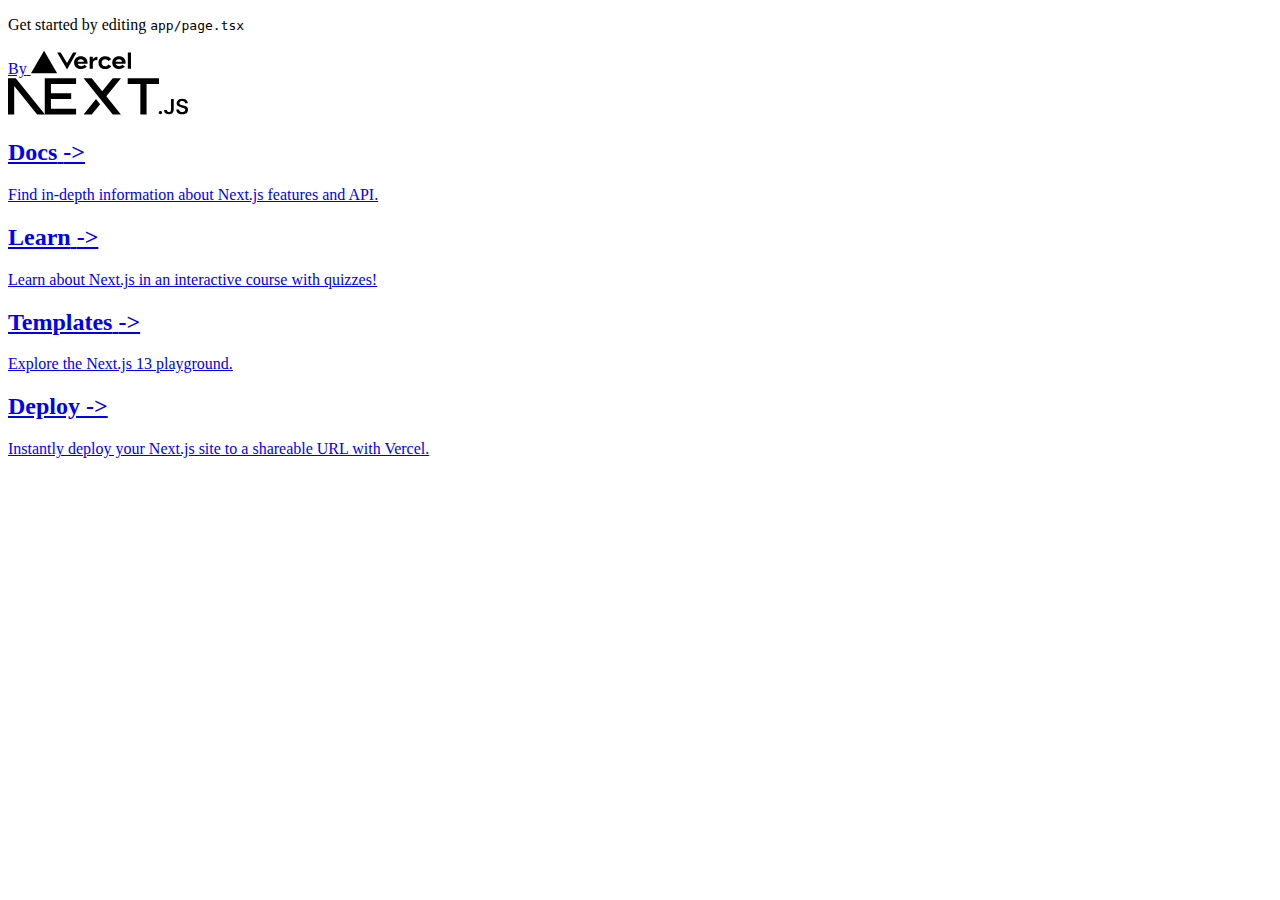
==== index.html @ 24ba61e0 "Deploying to github-pages from @ aeuhim/portfolio@80eec16012481fbf6dd80b14b6b6dc7c91704dd3 🚀" ====
<!DOCTYPE html><html lang="en"><head><meta charSet="utf-8"/><link rel="preload" as="font" href="/portfolio/_next/static/media/2aaf0723e720e8b9-s.p.woff2" crossorigin="" type="font/woff2"/><link rel="stylesheet" href="/portfolio/_next/static/css/6132f385e9f4a622.css" data-precedence="next"/><link rel="preload" href="/portfolio/_next/static/chunks/webpack-8cfeccc93bf0ecac.js" as="script"/><link rel="preload" href="/portfolio/_next/static/chunks/fd9d1056-5fc0659828b82348.js" as="script"/><link rel="preload" href="/portfolio/_next/static/chunks/596-a49a6a08a315ec4f.js" as="script"/><link rel="preload" href="/portfolio/_next/static/chunks/main-app-d813df0d2f44cfc3.js" as="script"/><link rel="preload" as="image" href="/vercel.svg" fetchPriority="high"/><link rel="preload" as="image" href="/next.svg" fetchPriority="high"/><title>Create Next App</title><meta name="description" content="Generated by create next app"/><meta name="viewport" content="width=device-width, initial-scale=1"/><link rel="icon" href="/portfolio/favicon.ico" type="image/x-icon" sizes="any"/><meta name="next-size-adjust"/><script src="/portfolio/_next/static/chunks/polyfills-78c92fac7aa8fdd8.js" noModule=""></script></head><body class="__className_465ae1"><main class="flex min-h-screen flex-col items-center justify-between p-24"><div class="z-10 w-full max-w-5xl items-center justify-between font-mono text-sm lg:flex"><p class="fixed left-0 top-0 flex w-full justify-center border-b border-gray-300 bg-gradient-to-b from-zinc-200 pb-6 pt-8 backdrop-blur-2xl dark:border-neutral-800 dark:bg-zinc-800/30 dark:from-inherit lg:static lg:w-auto  lg:rounded-xl lg:border lg:bg-gray-200 lg:p-4 lg:dark:bg-zinc-800/30">Get started by editing <code class="font-mono font-bold">app/page.tsx</code></p><div class="fixed bottom-0 left-0 flex h-48 w-full items-end justify-center bg-gradient-to-t from-white via-white dark:from-black dark:via-black lg:static lg:h-auto lg:w-auto lg:bg-none"><a class="pointer-events-none flex place-items-center gap-2 p-8 lg:pointer-events-auto lg:p-0" href="https://vercel.com?utm_source=create-next-app&amp;utm_medium=appdir-template&amp;utm_campaign=create-next-app" target="_blank" rel="noopener noreferrer">By<!-- --> <img alt="Vercel Logo" fetchPriority="high" width="100" height="24" decoding="async" data-nimg="1" class="dark:invert" style="color:transparent" src="/vercel.svg"/></a></div></div><div class="relative flex place-items-center before:absolute before:h-[300px] before:w-[480px] before:-translate-x-1/2 before:rounded-full before:bg-gradient-radial before:from-white before:to-transparent before:blur-2xl before:content-[&#x27;&#x27;] after:absolute after:-z-20 after:h-[180px] after:w-[240px] after:translate-x-1/3 after:bg-gradient-conic after:from-sky-200 after:via-blue-200 after:blur-2xl after:content-[&#x27;&#x27;] before:dark:bg-gradient-to-br before:dark:from-transparent before:dark:to-blue-700 before:dark:opacity-10 after:dark:from-sky-900 after:dark:via-[#0141ff] after:dark:opacity-40 before:lg:h-[360px] z-[-1]"><img alt="Next.js Logo" fetchPriority="high" width="180" height="37" decoding="async" data-nimg="1" class="relative dark:drop-shadow-[0_0_0.3rem_#ffffff70] dark:invert" style="color:transparent" src="/next.svg"/></div><div class="mb-32 grid text-center lg:mb-0 lg:grid-cols-4 lg:text-left"><a href="https://nextjs.org/docs?utm_source=create-next-app&amp;utm_medium=appdir-template&amp;utm_campaign=create-next-app" class="group rounded-lg border border-transparent px-5 py-4 transition-colors hover:border-gray-300 hover:bg-gray-100 hover:dark:border-neutral-700 hover:dark:bg-neutral-800/30" target="_blank" rel="noopener noreferrer"><h2 class="mb-3 text-2xl font-semibold">Docs<!-- --> <span class="inline-block transition-transform group-hover:translate-x-1 motion-reduce:transform-none">-&gt;</span></h2><p class="m-0 max-w-[30ch] text-sm opacity-50">Find in-depth information about Next.js features and API.</p></a><a href="https://nextjs.org/learn?utm_source=create-next-app&amp;utm_medium=appdir-template-tw&amp;utm_campaign=create-next-app" class="group rounded-lg border border-transparent px-5 py-4 transition-colors hover:border-gray-300 hover:bg-gray-100 hover:dark:border-neutral-700 hover:dark:bg-neutral-800/30" target="_blank" rel="noopener noreferrer"><h2 class="mb-3 text-2xl font-semibold">Learn<!-- --> <span class="inline-block transition-transform group-hover:translate-x-1 motion-reduce:transform-none">-&gt;</span></h2><p class="m-0 max-w-[30ch] text-sm opacity-50">Learn about Next.js in an interactive course with quizzes!</p></a><a href="https://vercel.com/templates?framework=next.js&amp;utm_source=create-next-app&amp;utm_medium=appdir-template&amp;utm_campaign=create-next-app" class="group rounded-lg border border-transparent px-5 py-4 transition-colors hover:border-gray-300 hover:bg-gray-100 hover:dark:border-neutral-700 hover:dark:bg-neutral-800/30" target="_blank" rel="noopener noreferrer"><h2 class="mb-3 text-2xl font-semibold">Templates<!-- --> <span class="inline-block transition-transform group-hover:translate-x-1 motion-reduce:transform-none">-&gt;</span></h2><p class="m-0 max-w-[30ch] text-sm opacity-50">Explore the Next.js 13 playground.</p></a><a href="https://vercel.com/new?utm_source=create-next-app&amp;utm_medium=appdir-template&amp;utm_campaign=create-next-app" class="group rounded-lg border border-transparent px-5 py-4 transition-colors hover:border-gray-300 hover:bg-gray-100 hover:dark:border-neutral-700 hover:dark:bg-neutral-800/30" target="_blank" rel="noopener noreferrer"><h2 class="mb-3 text-2xl font-semibold">Deploy<!-- --> <span class="inline-block transition-transform group-hover:translate-x-1 motion-reduce:transform-none">-&gt;</span></h2><p class="m-0 max-w-[30ch] text-sm opacity-50">Instantly deploy your Next.js site to a shareable URL with Vercel.</p></a></div></main><script src="/portfolio/_next/static/chunks/webpack-8cfeccc93bf0ecac.js" async=""></script><script src="/portfolio/_next/static/chunks/fd9d1056-5fc0659828b82348.js" async=""></script><script src="/portfolio/_next/static/chunks/596-a49a6a08a315ec4f.js" async=""></script><script src="/portfolio/_next/static/chunks/main-app-d813df0d2f44cfc3.js" async=""></script><script>(self.__next_f=self.__next_f||[]).push([0])</script><script>self.__next_f.push([1,"1:HL[\"/portfolio/_next/static/media/2aaf0723e720e8b9-s.p.woff2\",{\"as\":\"font\",\"type\":\"font/woff2\"}]\n2:HL[\"/portfolio/_next/static/css/6132f385e9f4a622.css\",{\"as\":\"style\"}]\n0:\"$L3\"\n"])</script><script>self.__next_f.push([1,"4:I{\"id\":7948,\"chunks\":[\"272:static/chunks/webpack-8cfeccc93bf0ecac.js\",\"971:static/chunks/fd9d1056-5fc0659828b82348.js\",\"596:static/chunks/596-a49a6a08a315ec4f.js\"],\"name\":\"default\",\"async\":false}\n6:I{\"id\":6628,\"chunks\":[\"272:static/chunks/webpack-8cfeccc93bf0ecac.js\",\"971:static/chunks/fd9d1056-5fc0659828b82348.js\",\"596:static/chunks/596-a49a6a08a315ec4f.js\"],\"name\":\"GlobalError\",\"async\":false}\n7:I{\"id\":7767,\"chunks\":[\"272:static/chunks/webpack-8cfeccc93bf0ecac.js\",\"971:static/chunks/fd9d1056-5fc0659828b8"])</script><script>self.__next_f.push([1,"2348.js\",\"596:static/chunks/596-a49a6a08a315ec4f.js\"],\"name\":\"default\",\"async\":false}\n8:I{\"id\":7920,\"chunks\":[\"272:static/chunks/webpack-8cfeccc93bf0ecac.js\",\"971:static/chunks/fd9d1056-5fc0659828b82348.js\",\"596:static/chunks/596-a49a6a08a315ec4f.js\"],\"name\":\"default\",\"async\":false}\n9:I{\"id\":3222,\"chunks\":[\"222:static/chunks/222-57a17b5d3d4cdfa2.js\",\"931:static/chunks/app/page-dde4341e3a6ede30.js\"],\"name\":\"Image\",\"async\":false}\n"])</script><script>self.__next_f.push([1,"3:[[[\"$\",\"link\",\"0\",{\"rel\":\"stylesheet\",\"href\":\"/portfolio/_next/static/css/6132f385e9f4a622.css\",\"precedence\":\"next\"}]],[\"$\",\"$L4\",null,{\"buildId\":\"2OGWGI3D1TX2Ojtrb23OE\",\"assetPrefix\":\"/portfolio\",\"initialCanonicalUrl\":\"/\",\"initialTree\":[\"\",{\"children\":[\"__PAGE__\",{}]},\"$undefined\",\"$undefined\",true],\"initialHead\":\"$L5\",\"globalErrorComponent\":\"$6\",\"children\":[[\"$\",\"html\",null,{\"lang\":\"en\",\"children\":[\"$\",\"body\",null,{\"className\":\"__className_465ae1\",\"children\":[\"$\",\"$L7\",null,{\"parallelRouterKey\":\"children\",\"segmentPath\":[\"children\"],\"error\":\"$undefined\",\"errorStyles\":\"$undefined\",\"loading\":\"$undefined\",\"loadingStyles\":\"$undefined\",\"hasLoading\":false,\"template\":[\"$\",\"$L8\",null,{}],\"templateStyles\":\"$undefined\",\"notFound\":\"$undefined\",\"notFoundStyles\":\"$undefined\",\"childProp\":{\"current\":[[\"$\",\"main\",null,{\"className\":\"flex min-h-screen flex-col items-center justify-between p-24\",\"children\":[[\"$\",\"div\",null,{\"className\":\"z-10 w-full max-w-5xl items-center justify-between font-mono text-sm lg:flex\",\"children\":[[\"$\",\"p\",null,{\"className\":\"fixed left-0 top-0 flex w-full justify-center border-b border-gray-300 bg-gradient-to-b from-zinc-200 pb-6 pt-8 backdrop-blur-2xl dark:border-neutral-800 dark:bg-zinc-800/30 dark:from-inherit lg:static lg:w-auto  lg:rounded-xl lg:border lg:bg-gray-200 lg:p-4 lg:dark:bg-zinc-800/30\",\"children\":[\"Get started by editing \",[\"$\",\"code\",null,{\"className\":\"font-mono font-bold\",\"children\":\"app/page.tsx\"}]]}],[\"$\",\"div\",null,{\"className\":\"fixed bottom-0 left-0 flex h-48 w-full items-end justify-center bg-gradient-to-t from-white via-white dark:from-black dark:via-black lg:static lg:h-auto lg:w-auto lg:bg-none\",\"children\":[\"$\",\"a\",null,{\"className\":\"pointer-events-none flex place-items-center gap-2 p-8 lg:pointer-events-auto lg:p-0\",\"href\":\"https://vercel.com?utm_source=create-next-app\u0026utm_medium=appdir-template\u0026utm_campaign=create-next-app\",\"target\":\"_blank\",\"rel\":\"noopener noreferrer\",\"children\":[\"By\",\" \",[\"$\",\"$L9\",null,{\"src\":\"/vercel.svg\",\"alt\":\"Vercel Logo\",\"className\":\"dark:invert\",\"width\":100,\"height\":24,\"priority\":true}]]}]}]]}],[\"$\",\"div\",null,{\"className\":\"relative flex place-items-center before:absolute before:h-[300px] before:w-[480px] before:-translate-x-1/2 before:rounded-full before:bg-gradient-radial before:from-white before:to-transparent before:blur-2xl before:content-[''] after:absolute after:-z-20 after:h-[180px] after:w-[240px] after:translate-x-1/3 after:bg-gradient-conic after:from-sky-200 after:via-blue-200 after:blur-2xl after:content-[''] before:dark:bg-gradient-to-br before:dark:from-transparent before:dark:to-blue-700 before:dark:opacity-10 after:dark:from-sky-900 after:dark:via-[#0141ff] after:dark:opacity-40 before:lg:h-[360px] z-[-1]\",\"children\":[\"$\",\"$L9\",null,{\"className\":\"relative dark:drop-shadow-[0_0_0.3rem_#ffffff70] dark:invert\",\"src\":\"/next.svg\",\"alt\":\"Next.js Logo\",\"width\":180,\"height\":37,\"priority\":true}]}],[\"$\",\"div\",null,{\"className\":\"mb-32 grid text-center lg:mb-0 lg:grid-cols-4 lg:text-left\",\"children\":[[\"$\",\"a\",null,{\"href\":\"https://nextjs.org/docs?utm_source=create-next-app\u0026utm_medium=appdir-template\u0026utm_campaign=create-next-app\",\"className\":\"group rounded-lg border border-transparent px-5 py-4 transition-colors hover:border-gray-300 hover:bg-gray-100 hover:dark:border-neutral-700 hover:dark:bg-neutral-800/30\",\"target\":\"_blank\",\"rel\":\"noopener noreferrer\",\"children\":[[\"$\",\"h2\",null,{\"className\":\"mb-3 text-2xl font-semibold\",\"children\":[\"Docs\",\" \",[\"$\",\"span\",null,{\"className\":\"inline-block transition-transform group-hover:translate-x-1 motion-reduce:transform-none\",\"children\":\"-\u003e\"}]]}],[\"$\",\"p\",null,{\"className\":\"m-0 max-w-[30ch] text-sm opacity-50\",\"children\":\"Find in-depth information about Next.js features and API.\"}]]}],[\"$\",\"a\",null,{\"href\":\"https://nextjs.org/learn?utm_source=create-next-app\u0026utm_medium=appdir-template-tw\u0026utm_campaign=create-next-app\",\"className\":\"group rounded-lg border border-transparent px-5 py-4 transition-colors hover:border-gray-300 hover:bg-gray-100 hover:dark:border-neutral-700 hover:dark:bg-neutral-800/30\",\"target\":\"_blank\",\"rel\":\"noopener noreferrer\",\"children\":[[\"$\",\"h2\",null,{\"className\":\"mb-3 text-2xl font-semibold\",\"children\":[\"Learn\",\" \",[\"$\",\"span\",null,{\"className\":\"inline-block transition-transform group-hover:translate-x-1 motion-reduce:transform-none\",\"children\":\"-\u003e\"}]]}],[\"$\",\"p\",null,{\"className\":\"m-0 max-w-[30ch] text-sm opacity-50\",\"children\":\"Learn about Next.js in an interactive course with quizzes!\"}]]}],[\"$\",\"a\",null,{\"href\":\"https://vercel.com/templates?framework=next.js\u0026utm_source=create-next-app\u0026utm_medium=appdir-template\u0026utm_campaign=create-next-app\",\"className\":\"group rounded-lg border border-transparent px-5 py-4 transition-colors hover:border-gray-300 hover:bg-gray-100 hover:dark:border-neutral-700 hover:dark:bg-neutral-800/30\",\"target\":\"_blank\",\"rel\":\"noopener noreferrer\",\"children\":[[\"$\",\"h2\",null,{\"className\":\"mb-3 text-2xl font-semibold\",\"children\":[\"Templates\",\" \",[\"$\",\"span\",null,{\"className\":\"inline-block transition-transform group-hover:translate-x-1 motion-reduce:transform-none\",\"children\":\"-\u003e\"}]]}],[\"$\",\"p\",null,{\"className\":\"m-0 max-w-[30ch] text-sm opacity-50\",\"children\":\"Explore the Next.js 13 playground.\"}]]}],[\"$\",\"a\",null,{\"href\":\"https://vercel.com/new?utm_source=create-next-app\u0026utm_medium=appdir-template\u0026utm_campaign=create-next-app\",\"className\":\"group rounded-lg border border-transparent px-5 py-4 transition-colors hover:border-gray-300 hover:bg-gray-100 hover:dark:border-neutral-700 hover:dark:bg-neutral-800/30\",\"target\":\"_blank\",\"rel\":\"noopener noreferrer\",\"children\":[[\"$\",\"h2\",null,{\"className\":\"mb-3 text-2xl font-semibold\",\"children\":[\"Deploy\",\" \",[\"$\",\"span\",null,{\"className\":\"inline-block transition-transform group-hover:translate-x-1 motion-reduce:transform-none\",\"children\":\"-\u003e\"}]]}],[\"$\",\"p\",null,{\"className\":\"m-0 max-w-[30ch] text-sm opacity-50\",\"children\":\"Instantly deploy your Next.js site to a shareable URL with Vercel.\"}]]}]]}]]}],null],\"segment\":\"__PAGE__\"},\"styles\":[]}]}]}],null]}]]\n"])</script><script>self.__next_f.push([1,"5:[[\"$\",\"meta\",\"0\",{\"charSet\":\"utf-8\"}],[\"$\",\"title\",\"1\",{\"children\":\"Create Next App\"}],[\"$\",\"meta\",\"2\",{\"name\":\"description\",\"content\":\"Generated by create next app\"}],[\"$\",\"meta\",\"3\",{\"name\":\"viewport\",\"content\":\"width=device-width, initial-scale=1\"}],[\"$\",\"link\",\"4\",{\"rel\":\"icon\",\"href\":\"/portfolio/favicon.ico\",\"type\":\"image/x-icon\",\"sizes\":\"any\"}],[\"$\",\"meta\",\"5\",{\"name\":\"next-size-adjust\"}]]\n"])</script></body></html>
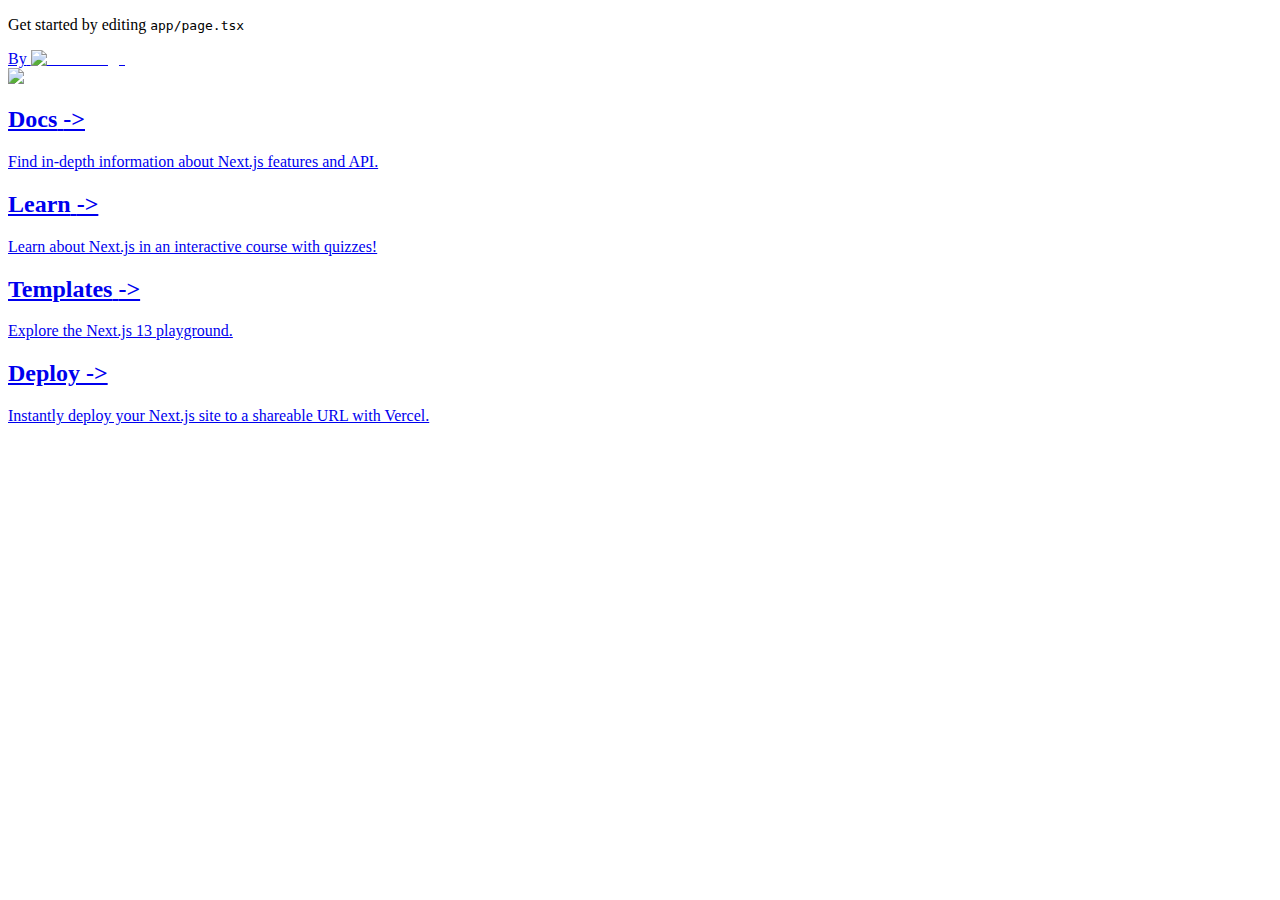
==== commit 3450198b: "Deploying to github-pages from @ aeuhim/portfolio@9e5d16f64f3b0b1de3b21b5849162e733c0269ba 🚀" ====
--- a/index.html
+++ b/index.html
@@ -1 +1 @@
-<!DOCTYPE html><html lang="en"><head><meta charSet="utf-8"/><link rel="preload" as="font" href="/portfolio/_next/static/media/2aaf0723e720e8b9-s.p.woff2" crossorigin="" type="font/woff2"/><link rel="stylesheet" href="/portfolio/_next/static/css/6132f385e9f4a622.css" data-precedence="next"/><link rel="preload" href="/portfolio/_next/static/chunks/webpack-8cfeccc93bf0ecac.js" as="script"/><link rel="preload" href="/portfolio/_next/static/chunks/fd9d1056-5fc0659828b82348.js" as="script"/><link rel="preload" href="/portfolio/_next/static/chunks/596-a49a6a08a315ec4f.js" as="script"/><link rel="preload" href="/portfolio/_next/static/chunks/main-app-d813df0d2f44cfc3.js" as="script"/><link rel="preload" as="image" href="/vercel.svg" fetchPriority="high"/><link rel="preload" as="image" href="/next.svg" fetchPriority="high"/><title>Create Next App</title><meta name="description" content="Generated by create next app"/><meta name="viewport" content="width=device-width, initial-scale=1"/><link rel="icon" href="/portfolio/favicon.ico" type="image/x-icon" sizes="any"/><meta name="next-size-adjust"/><script src="/portfolio/_next/static/chunks/polyfills-78c92fac7aa8fdd8.js" noModule=""></script></head><body class="__className_465ae1"><main class="flex min-h-screen flex-col items-center justify-between p-24"><div class="z-10 w-full max-w-5xl items-center justify-between font-mono text-sm lg:flex"><p class="fixed left-0 top-0 flex w-full justify-center border-b border-gray-300 bg-gradient-to-b from-zinc-200 pb-6 pt-8 backdrop-blur-2xl dark:border-neutral-800 dark:bg-zinc-800/30 dark:from-inherit lg:static lg:w-auto  lg:rounded-xl lg:border lg:bg-gray-200 lg:p-4 lg:dark:bg-zinc-800/30">Get started by editing <code class="font-mono font-bold">app/page.tsx</code></p><div class="fixed bottom-0 left-0 flex h-48 w-full items-end justify-center bg-gradient-to-t from-white via-white dark:from-black dark:via-black lg:static lg:h-auto lg:w-auto lg:bg-none"><a class="pointer-events-none flex place-items-center gap-2 p-8 lg:pointer-events-auto lg:p-0" href="https://vercel.com?utm_source=create-next-app&amp;utm_medium=appdir-template&amp;utm_campaign=create-next-app" target="_blank" rel="noopener noreferrer">By<!-- --> <img alt="Vercel Logo" fetchPriority="high" width="100" height="24" decoding="async" data-nimg="1" class="dark:invert" style="color:transparent" src="/vercel.svg"/></a></div></div><div class="relative flex place-items-center before:absolute before:h-[300px] before:w-[480px] before:-translate-x-1/2 before:rounded-full before:bg-gradient-radial before:from-white before:to-transparent before:blur-2xl before:content-[&#x27;&#x27;] after:absolute after:-z-20 after:h-[180px] after:w-[240px] after:translate-x-1/3 after:bg-gradient-conic after:from-sky-200 after:via-blue-200 after:blur-2xl after:content-[&#x27;&#x27;] before:dark:bg-gradient-to-br before:dark:from-transparent before:dark:to-blue-700 before:dark:opacity-10 after:dark:from-sky-900 after:dark:via-[#0141ff] after:dark:opacity-40 before:lg:h-[360px] z-[-1]"><img alt="Next.js Logo" fetchPriority="high" width="180" height="37" decoding="async" data-nimg="1" class="relative dark:drop-shadow-[0_0_0.3rem_#ffffff70] dark:invert" style="color:transparent" src="/next.svg"/></div><div class="mb-32 grid text-center lg:mb-0 lg:grid-cols-4 lg:text-left"><a href="https://nextjs.org/docs?utm_source=create-next-app&amp;utm_medium=appdir-template&amp;utm_campaign=create-next-app" class="group rounded-lg border border-transparent px-5 py-4 transition-colors hover:border-gray-300 hover:bg-gray-100 hover:dark:border-neutral-700 hover:dark:bg-neutral-800/30" target="_blank" rel="noopener noreferrer"><h2 class="mb-3 text-2xl font-semibold">Docs<!-- --> <span class="inline-block transition-transform group-hover:translate-x-1 motion-reduce:transform-none">-&gt;</span></h2><p class="m-0 max-w-[30ch] text-sm opacity-50">Find in-depth information about Next.js features and API.</p></a><a href="https://nextjs.org/learn?utm_source=create-next-app&amp;utm_medium=appdir-template-tw&amp;utm_campaign=create-next-app" class="group rounded-lg border border-transparent px-5 py-4 transition-colors hover:border-gray-300 hover:bg-gray-100 hover:dark:border-neutral-700 hover:dark:bg-neutral-800/30" target="_blank" rel="noopener noreferrer"><h2 class="mb-3 text-2xl font-semibold">Learn<!-- --> <span class="inline-block transition-transform group-hover:translate-x-1 motion-reduce:transform-none">-&gt;</span></h2><p class="m-0 max-w-[30ch] text-sm opacity-50">Learn about Next.js in an interactive course with quizzes!</p></a><a href="https://vercel.com/templates?framework=next.js&amp;utm_source=create-next-app&amp;utm_medium=appdir-template&amp;utm_campaign=create-next-app" class="group rounded-lg border border-transparent px-5 py-4 transition-colors hover:border-gray-300 hover:bg-gray-100 hover:dark:border-neutral-700 hover:dark:bg-neutral-800/30" target="_blank" rel="noopener noreferrer"><h2 class="mb-3 text-2xl font-semibold">Templates<!-- --> <span class="inline-block transition-transform group-hover:translate-x-1 motion-reduce:transform-none">-&gt;</span></h2><p class="m-0 max-w-[30ch] text-sm opacity-50">Explore the Next.js 13 playground.</p></a><a href="https://vercel.com/new?utm_source=create-next-app&amp;utm_medium=appdir-template&amp;utm_campaign=create-next-app" class="group rounded-lg border border-transparent px-5 py-4 transition-colors hover:border-gray-300 hover:bg-gray-100 hover:dark:border-neutral-700 hover:dark:bg-neutral-800/30" target="_blank" rel="noopener noreferrer"><h2 class="mb-3 text-2xl font-semibold">Deploy<!-- --> <span class="inline-block transition-transform group-hover:translate-x-1 motion-reduce:transform-none">-&gt;</span></h2><p class="m-0 max-w-[30ch] text-sm opacity-50">Instantly deploy your Next.js site to a shareable URL with Vercel.</p></a></div></main><script src="/portfolio/_next/static/chunks/webpack-8cfeccc93bf0ecac.js" async=""></script><script src="/portfolio/_next/static/chunks/fd9d1056-5fc0659828b82348.js" async=""></script><script src="/portfolio/_next/static/chunks/596-a49a6a08a315ec4f.js" async=""></script><script src="/portfolio/_next/static/chunks/main-app-d813df0d2f44cfc3.js" async=""></script><script>(self.__next_f=self.__next_f||[]).push([0])</script><script>self.__next_f.push([1,"1:HL[\"/portfolio/_next/static/media/2aaf0723e720e8b9-s.p.woff2\",{\"as\":\"font\",\"type\":\"font/woff2\"}]\n2:HL[\"/portfolio/_next/static/css/6132f385e9f4a622.css\",{\"as\":\"style\"}]\n0:\"$L3\"\n"])</script><script>self.__next_f.push([1,"4:I{\"id\":7948,\"chunks\":[\"272:static/chunks/webpack-8cfeccc93bf0ecac.js\",\"971:static/chunks/fd9d1056-5fc0659828b82348.js\",\"596:static/chunks/596-a49a6a08a315ec4f.js\"],\"name\":\"default\",\"async\":false}\n6:I{\"id\":6628,\"chunks\":[\"272:static/chunks/webpack-8cfeccc93bf0ecac.js\",\"971:static/chunks/fd9d1056-5fc0659828b82348.js\",\"596:static/chunks/596-a49a6a08a315ec4f.js\"],\"name\":\"GlobalError\",\"async\":false}\n7:I{\"id\":7767,\"chunks\":[\"272:static/chunks/webpack-8cfeccc93bf0ecac.js\",\"971:static/chunks/fd9d1056-5fc0659828b8"])</script><script>self.__next_f.push([1,"2348.js\",\"596:static/chunks/596-a49a6a08a315ec4f.js\"],\"name\":\"default\",\"async\":false}\n8:I{\"id\":7920,\"chunks\":[\"272:static/chunks/webpack-8cfeccc93bf0ecac.js\",\"971:static/chunks/fd9d1056-5fc0659828b82348.js\",\"596:static/chunks/596-a49a6a08a315ec4f.js\"],\"name\":\"default\",\"async\":false}\n9:I{\"id\":3222,\"chunks\":[\"222:static/chunks/222-57a17b5d3d4cdfa2.js\",\"931:static/chunks/app/page-dde4341e3a6ede30.js\"],\"name\":\"Image\",\"async\":false}\n"])</script><script>self.__next_f.push([1,"3:[[[\"$\",\"link\",\"0\",{\"rel\":\"stylesheet\",\"href\":\"/portfolio/_next/static/css/6132f385e9f4a622.css\",\"precedence\":\"next\"}]],[\"$\",\"$L4\",null,{\"buildId\":\"2OGWGI3D1TX2Ojtrb23OE\",\"assetPrefix\":\"/portfolio\",\"initialCanonicalUrl\":\"/\",\"initialTree\":[\"\",{\"children\":[\"__PAGE__\",{}]},\"$undefined\",\"$undefined\",true],\"initialHead\":\"$L5\",\"globalErrorComponent\":\"$6\",\"children\":[[\"$\",\"html\",null,{\"lang\":\"en\",\"children\":[\"$\",\"body\",null,{\"className\":\"__className_465ae1\",\"children\":[\"$\",\"$L7\",null,{\"parallelRouterKey\":\"children\",\"segmentPath\":[\"children\"],\"error\":\"$undefined\",\"errorStyles\":\"$undefined\",\"loading\":\"$undefined\",\"loadingStyles\":\"$undefined\",\"hasLoading\":false,\"template\":[\"$\",\"$L8\",null,{}],\"templateStyles\":\"$undefined\",\"notFound\":\"$undefined\",\"notFoundStyles\":\"$undefined\",\"childProp\":{\"current\":[[\"$\",\"main\",null,{\"className\":\"flex min-h-screen flex-col items-center justify-between p-24\",\"children\":[[\"$\",\"div\",null,{\"className\":\"z-10 w-full max-w-5xl items-center justify-between font-mono text-sm lg:flex\",\"children\":[[\"$\",\"p\",null,{\"className\":\"fixed left-0 top-0 flex w-full justify-center border-b border-gray-300 bg-gradient-to-b from-zinc-200 pb-6 pt-8 backdrop-blur-2xl dark:border-neutral-800 dark:bg-zinc-800/30 dark:from-inherit lg:static lg:w-auto  lg:rounded-xl lg:border lg:bg-gray-200 lg:p-4 lg:dark:bg-zinc-800/30\",\"children\":[\"Get started by editing \",[\"$\",\"code\",null,{\"className\":\"font-mono font-bold\",\"children\":\"app/page.tsx\"}]]}],[\"$\",\"div\",null,{\"className\":\"fixed bottom-0 left-0 flex h-48 w-full items-end justify-center bg-gradient-to-t from-white via-white dark:from-black dark:via-black lg:static lg:h-auto lg:w-auto lg:bg-none\",\"children\":[\"$\",\"a\",null,{\"className\":\"pointer-events-none flex place-items-center gap-2 p-8 lg:pointer-events-auto lg:p-0\",\"href\":\"https://vercel.com?utm_source=create-next-app\u0026utm_medium=appdir-template\u0026utm_campaign=create-next-app\",\"target\":\"_blank\",\"rel\":\"noopener noreferrer\",\"children\":[\"By\",\" \",[\"$\",\"$L9\",null,{\"src\":\"/vercel.svg\",\"alt\":\"Vercel Logo\",\"className\":\"dark:invert\",\"width\":100,\"height\":24,\"priority\":true}]]}]}]]}],[\"$\",\"div\",null,{\"className\":\"relative flex place-items-center before:absolute before:h-[300px] before:w-[480px] before:-translate-x-1/2 before:rounded-full before:bg-gradient-radial before:from-white before:to-transparent before:blur-2xl before:content-[''] after:absolute after:-z-20 after:h-[180px] after:w-[240px] after:translate-x-1/3 after:bg-gradient-conic after:from-sky-200 after:via-blue-200 after:blur-2xl after:content-[''] before:dark:bg-gradient-to-br before:dark:from-transparent before:dark:to-blue-700 before:dark:opacity-10 after:dark:from-sky-900 after:dark:via-[#0141ff] after:dark:opacity-40 before:lg:h-[360px] z-[-1]\",\"children\":[\"$\",\"$L9\",null,{\"className\":\"relative dark:drop-shadow-[0_0_0.3rem_#ffffff70] dark:invert\",\"src\":\"/next.svg\",\"alt\":\"Next.js Logo\",\"width\":180,\"height\":37,\"priority\":true}]}],[\"$\",\"div\",null,{\"className\":\"mb-32 grid text-center lg:mb-0 lg:grid-cols-4 lg:text-left\",\"children\":[[\"$\",\"a\",null,{\"href\":\"https://nextjs.org/docs?utm_source=create-next-app\u0026utm_medium=appdir-template\u0026utm_campaign=create-next-app\",\"className\":\"group rounded-lg border border-transparent px-5 py-4 transition-colors hover:border-gray-300 hover:bg-gray-100 hover:dark:border-neutral-700 hover:dark:bg-neutral-800/30\",\"target\":\"_blank\",\"rel\":\"noopener noreferrer\",\"children\":[[\"$\",\"h2\",null,{\"className\":\"mb-3 text-2xl font-semibold\",\"children\":[\"Docs\",\" \",[\"$\",\"span\",null,{\"className\":\"inline-block transition-transform group-hover:translate-x-1 motion-reduce:transform-none\",\"children\":\"-\u003e\"}]]}],[\"$\",\"p\",null,{\"className\":\"m-0 max-w-[30ch] text-sm opacity-50\",\"children\":\"Find in-depth information about Next.js features and API.\"}]]}],[\"$\",\"a\",null,{\"href\":\"https://nextjs.org/learn?utm_source=create-next-app\u0026utm_medium=appdir-template-tw\u0026utm_campaign=create-next-app\",\"className\":\"group rounded-lg border border-transparent px-5 py-4 transition-colors hover:border-gray-300 hover:bg-gray-100 hover:dark:border-neutral-700 hover:dark:bg-neutral-800/30\",\"target\":\"_blank\",\"rel\":\"noopener noreferrer\",\"children\":[[\"$\",\"h2\",null,{\"className\":\"mb-3 text-2xl font-semibold\",\"children\":[\"Learn\",\" \",[\"$\",\"span\",null,{\"className\":\"inline-block transition-transform group-hover:translate-x-1 motion-reduce:transform-none\",\"children\":\"-\u003e\"}]]}],[\"$\",\"p\",null,{\"className\":\"m-0 max-w-[30ch] text-sm opacity-50\",\"children\":\"Learn about Next.js in an interactive course with quizzes!\"}]]}],[\"$\",\"a\",null,{\"href\":\"https://vercel.com/templates?framework=next.js\u0026utm_source=create-next-app\u0026utm_medium=appdir-template\u0026utm_campaign=create-next-app\",\"className\":\"group rounded-lg border border-transparent px-5 py-4 transition-colors hover:border-gray-300 hover:bg-gray-100 hover:dark:border-neutral-700 hover:dark:bg-neutral-800/30\",\"target\":\"_blank\",\"rel\":\"noopener noreferrer\",\"children\":[[\"$\",\"h2\",null,{\"className\":\"mb-3 text-2xl font-semibold\",\"children\":[\"Templates\",\" \",[\"$\",\"span\",null,{\"className\":\"inline-block transition-transform group-hover:translate-x-1 motion-reduce:transform-none\",\"children\":\"-\u003e\"}]]}],[\"$\",\"p\",null,{\"className\":\"m-0 max-w-[30ch] text-sm opacity-50\",\"children\":\"Explore the Next.js 13 playground.\"}]]}],[\"$\",\"a\",null,{\"href\":\"https://vercel.com/new?utm_source=create-next-app\u0026utm_medium=appdir-template\u0026utm_campaign=create-next-app\",\"className\":\"group rounded-lg border border-transparent px-5 py-4 transition-colors hover:border-gray-300 hover:bg-gray-100 hover:dark:border-neutral-700 hover:dark:bg-neutral-800/30\",\"target\":\"_blank\",\"rel\":\"noopener noreferrer\",\"children\":[[\"$\",\"h2\",null,{\"className\":\"mb-3 text-2xl font-semibold\",\"children\":[\"Deploy\",\" \",[\"$\",\"span\",null,{\"className\":\"inline-block transition-transform group-hover:translate-x-1 motion-reduce:transform-none\",\"children\":\"-\u003e\"}]]}],[\"$\",\"p\",null,{\"className\":\"m-0 max-w-[30ch] text-sm opacity-50\",\"children\":\"Instantly deploy your Next.js site to a shareable URL with Vercel.\"}]]}]]}]]}],null],\"segment\":\"__PAGE__\"},\"styles\":[]}]}]}],null]}]]\n"])</script><script>self.__next_f.push([1,"5:[[\"$\",\"meta\",\"0\",{\"charSet\":\"utf-8\"}],[\"$\",\"title\",\"1\",{\"children\":\"Create Next App\"}],[\"$\",\"meta\",\"2\",{\"name\":\"description\",\"content\":\"Generated by create next app\"}],[\"$\",\"meta\",\"3\",{\"name\":\"viewport\",\"content\":\"width=device-width, initial-scale=1\"}],[\"$\",\"link\",\"4\",{\"rel\":\"icon\",\"href\":\"/portfolio/favicon.ico\",\"type\":\"image/x-icon\",\"sizes\":\"any\"}],[\"$\",\"meta\",\"5\",{\"name\":\"next-size-adjust\"}]]\n"])</script></body></html>+<!DOCTYPE html><html lang="en"><head><meta charSet="utf-8"/><link rel="preload" as="font" href="/portfolio/_next/static/media/2aaf0723e720e8b9-s.p.woff2" crossorigin="" type="font/woff2"/><link rel="stylesheet" href="/portfolio/_next/static/css/6132f385e9f4a622.css" data-precedence="next"/><link rel="preload" href="/portfolio/_next/static/chunks/webpack-8cfeccc93bf0ecac.js" as="script"/><link rel="preload" href="/portfolio/_next/static/chunks/fd9d1056-5fc0659828b82348.js" as="script"/><link rel="preload" href="/portfolio/_next/static/chunks/596-a49a6a08a315ec4f.js" as="script"/><link rel="preload" href="/portfolio/_next/static/chunks/main-app-575310acd8ce44b5.js" as="script"/><link rel="preload" as="image" href="/portfolio/vercel.svg" fetchPriority="high"/><link rel="preload" as="image" href="/portfolio/next.svg" fetchPriority="high"/><title>Create Next App</title><meta name="description" content="Generated by create next app"/><meta name="viewport" content="width=device-width, initial-scale=1"/><link rel="icon" href="/portfolio/favicon.ico" type="image/x-icon" sizes="any"/><meta name="next-size-adjust"/><script src="/portfolio/_next/static/chunks/polyfills-78c92fac7aa8fdd8.js" noModule=""></script></head><body class="__className_465ae1"><main class="flex min-h-screen flex-col items-center justify-between p-24"><div class="z-10 w-full max-w-5xl items-center justify-between font-mono text-sm lg:flex"><p class="fixed left-0 top-0 flex w-full justify-center border-b border-gray-300 bg-gradient-to-b from-zinc-200 pb-6 pt-8 backdrop-blur-2xl dark:border-neutral-800 dark:bg-zinc-800/30 dark:from-inherit lg:static lg:w-auto  lg:rounded-xl lg:border lg:bg-gray-200 lg:p-4 lg:dark:bg-zinc-800/30">Get started by editing <code class="font-mono font-bold">app/page.tsx</code></p><div class="fixed bottom-0 left-0 flex h-48 w-full items-end justify-center bg-gradient-to-t from-white via-white dark:from-black dark:via-black lg:static lg:h-auto lg:w-auto lg:bg-none"><a class="pointer-events-none flex place-items-center gap-2 p-8 lg:pointer-events-auto lg:p-0" href="https://vercel.com?utm_source=create-next-app&amp;utm_medium=appdir-template&amp;utm_campaign=create-next-app" target="_blank" rel="noopener noreferrer">By<!-- --> <img alt="Vercel Logo" fetchPriority="high" width="100" height="24" decoding="async" data-nimg="1" class="dark:invert" style="color:transparent" src="/portfolio/vercel.svg"/></a></div></div><div class="relative flex place-items-center before:absolute before:h-[300px] before:w-[480px] before:-translate-x-1/2 before:rounded-full before:bg-gradient-radial before:from-white before:to-transparent before:blur-2xl before:content-[&#x27;&#x27;] after:absolute after:-z-20 after:h-[180px] after:w-[240px] after:translate-x-1/3 after:bg-gradient-conic after:from-sky-200 after:via-blue-200 after:blur-2xl after:content-[&#x27;&#x27;] before:dark:bg-gradient-to-br before:dark:from-transparent before:dark:to-blue-700 before:dark:opacity-10 after:dark:from-sky-900 after:dark:via-[#0141ff] after:dark:opacity-40 before:lg:h-[360px] z-[-1]"><img alt="Next.js Logo" fetchPriority="high" width="180" height="37" decoding="async" data-nimg="1" class="relative dark:drop-shadow-[0_0_0.3rem_#ffffff70] dark:invert" style="color:transparent" src="/portfolio/next.svg"/></div><div class="mb-32 grid text-center lg:mb-0 lg:grid-cols-4 lg:text-left"><a href="https://nextjs.org/docs?utm_source=create-next-app&amp;utm_medium=appdir-template&amp;utm_campaign=create-next-app" class="group rounded-lg border border-transparent px-5 py-4 transition-colors hover:border-gray-300 hover:bg-gray-100 hover:dark:border-neutral-700 hover:dark:bg-neutral-800/30" target="_blank" rel="noopener noreferrer"><h2 class="mb-3 text-2xl font-semibold">Docs<!-- --> <span class="inline-block transition-transform group-hover:translate-x-1 motion-reduce:transform-none">-&gt;</span></h2><p class="m-0 max-w-[30ch] text-sm opacity-50">Find in-depth information about Next.js features and API.</p></a><a href="https://nextjs.org/learn?utm_source=create-next-app&amp;utm_medium=appdir-template-tw&amp;utm_campaign=create-next-app" class="group rounded-lg border border-transparent px-5 py-4 transition-colors hover:border-gray-300 hover:bg-gray-100 hover:dark:border-neutral-700 hover:dark:bg-neutral-800/30" target="_blank" rel="noopener noreferrer"><h2 class="mb-3 text-2xl font-semibold">Learn<!-- --> <span class="inline-block transition-transform group-hover:translate-x-1 motion-reduce:transform-none">-&gt;</span></h2><p class="m-0 max-w-[30ch] text-sm opacity-50">Learn about Next.js in an interactive course with quizzes!</p></a><a href="https://vercel.com/templates?framework=next.js&amp;utm_source=create-next-app&amp;utm_medium=appdir-template&amp;utm_campaign=create-next-app" class="group rounded-lg border border-transparent px-5 py-4 transition-colors hover:border-gray-300 hover:bg-gray-100 hover:dark:border-neutral-700 hover:dark:bg-neutral-800/30" target="_blank" rel="noopener noreferrer"><h2 class="mb-3 text-2xl font-semibold">Templates<!-- --> <span class="inline-block transition-transform group-hover:translate-x-1 motion-reduce:transform-none">-&gt;</span></h2><p class="m-0 max-w-[30ch] text-sm opacity-50">Explore the Next.js 13 playground.</p></a><a href="https://vercel.com/new?utm_source=create-next-app&amp;utm_medium=appdir-template&amp;utm_campaign=create-next-app" class="group rounded-lg border border-transparent px-5 py-4 transition-colors hover:border-gray-300 hover:bg-gray-100 hover:dark:border-neutral-700 hover:dark:bg-neutral-800/30" target="_blank" rel="noopener noreferrer"><h2 class="mb-3 text-2xl font-semibold">Deploy<!-- --> <span class="inline-block transition-transform group-hover:translate-x-1 motion-reduce:transform-none">-&gt;</span></h2><p class="m-0 max-w-[30ch] text-sm opacity-50">Instantly deploy your Next.js site to a shareable URL with Vercel.</p></a></div></main><script src="/portfolio/_next/static/chunks/webpack-8cfeccc93bf0ecac.js" async=""></script><script src="/portfolio/_next/static/chunks/fd9d1056-5fc0659828b82348.js" async=""></script><script src="/portfolio/_next/static/chunks/596-a49a6a08a315ec4f.js" async=""></script><script src="/portfolio/_next/static/chunks/main-app-575310acd8ce44b5.js" async=""></script><script>(self.__next_f=self.__next_f||[]).push([0])</script><script>self.__next_f.push([1,"1:HL[\"/portfolio/_next/static/media/2aaf0723e720e8b9-s.p.woff2\",{\"as\":\"font\",\"type\":\"font/woff2\"}]\n2:HL[\"/portfolio/_next/static/css/6132f385e9f4a622.css\",{\"as\":\"style\"}]\n0:\"$L3\"\n"])</script><script>self.__next_f.push([1,"4:I{\"id\":7948,\"chunks\":[\"272:static/chunks/webpack-8cfeccc93bf0ecac.js\",\"971:static/chunks/fd9d1056-5fc0659828b82348.js\",\"596:static/chunks/596-a49a6a08a315ec4f.js\"],\"name\":\"default\",\"async\":false}\n6:I{\"id\":6628,\"chunks\":[\"272:static/chunks/webpack-8cfeccc93bf0ecac.js\",\"971:static/chunks/fd9d1056-5fc0659828b82348.js\",\"596:static/chunks/596-a49a6a08a315ec4f.js\"],\"name\":\"GlobalError\",\"async\":false}\n7:I{\"id\":7767,\"chunks\":[\"272:static/chunks/webpack-8cfeccc93bf0ecac.js\",\"971:static/chunks/fd9d1056-5fc0659828b8"])</script><script>self.__next_f.push([1,"2348.js\",\"596:static/chunks/596-a49a6a08a315ec4f.js\"],\"name\":\"default\",\"async\":false}\n8:I{\"id\":7920,\"chunks\":[\"272:static/chunks/webpack-8cfeccc93bf0ecac.js\",\"971:static/chunks/fd9d1056-5fc0659828b82348.js\",\"596:static/chunks/596-a49a6a08a315ec4f.js\"],\"name\":\"default\",\"async\":false}\n9:I{\"id\":3222,\"chunks\":[\"222:static/chunks/222-57a17b5d3d4cdfa2.js\",\"931:static/chunks/app/page-dde4341e3a6ede30.js\"],\"name\":\"Image\",\"async\":false}\n"])</script><script>self.__next_f.push([1,"3:[[[\"$\",\"link\",\"0\",{\"rel\":\"stylesheet\",\"href\":\"/portfolio/_next/static/css/6132f385e9f4a622.css\",\"precedence\":\"next\"}]],[\"$\",\"$L4\",null,{\"buildId\":\"JwM2-ezsjQbNvvz6YTnBJ\",\"assetPrefix\":\"/portfolio\",\"initialCanonicalUrl\":\"/\",\"initialTree\":[\"\",{\"children\":[\"__PAGE__\",{}]},\"$undefined\",\"$undefined\",true],\"initialHead\":\"$L5\",\"globalErrorComponent\":\"$6\",\"children\":[[\"$\",\"html\",null,{\"lang\":\"en\",\"children\":[\"$\",\"body\",null,{\"className\":\"__className_465ae1\",\"children\":[\"$\",\"$L7\",null,{\"parallelRouterKey\":\"children\",\"segmentPath\":[\"children\"],\"error\":\"$undefined\",\"errorStyles\":\"$undefined\",\"loading\":\"$undefined\",\"loadingStyles\":\"$undefined\",\"hasLoading\":false,\"template\":[\"$\",\"$L8\",null,{}],\"templateStyles\":\"$undefined\",\"notFound\":\"$undefined\",\"notFoundStyles\":\"$undefined\",\"childProp\":{\"current\":[[\"$\",\"main\",null,{\"className\":\"flex min-h-screen flex-col items-center justify-between p-24\",\"children\":[[\"$\",\"div\",null,{\"className\":\"z-10 w-full max-w-5xl items-center justify-between font-mono text-sm lg:flex\",\"children\":[[\"$\",\"p\",null,{\"className\":\"fixed left-0 top-0 flex w-full justify-center border-b border-gray-300 bg-gradient-to-b from-zinc-200 pb-6 pt-8 backdrop-blur-2xl dark:border-neutral-800 dark:bg-zinc-800/30 dark:from-inherit lg:static lg:w-auto  lg:rounded-xl lg:border lg:bg-gray-200 lg:p-4 lg:dark:bg-zinc-800/30\",\"children\":[\"Get started by editing \",[\"$\",\"code\",null,{\"className\":\"font-mono font-bold\",\"children\":\"app/page.tsx\"}]]}],[\"$\",\"div\",null,{\"className\":\"fixed bottom-0 left-0 flex h-48 w-full items-end justify-center bg-gradient-to-t from-white via-white dark:from-black dark:via-black lg:static lg:h-auto lg:w-auto lg:bg-none\",\"children\":[\"$\",\"a\",null,{\"className\":\"pointer-events-none flex place-items-center gap-2 p-8 lg:pointer-events-auto lg:p-0\",\"href\":\"https://vercel.com?utm_source=create-next-app\u0026utm_medium=appdir-template\u0026utm_campaign=create-next-app\",\"target\":\"_blank\",\"rel\":\"noopener noreferrer\",\"children\":[\"By\",\" \",[\"$\",\"$L9\",null,{\"src\":\"/portfolio/vercel.svg\",\"alt\":\"Vercel Logo\",\"className\":\"dark:invert\",\"width\":100,\"height\":24,\"priority\":true}]]}]}]]}],[\"$\",\"div\",null,{\"className\":\"relative flex place-items-center before:absolute before:h-[300px] before:w-[480px] before:-translate-x-1/2 before:rounded-full before:bg-gradient-radial before:from-white before:to-transparent before:blur-2xl before:content-[''] after:absolute after:-z-20 after:h-[180px] after:w-[240px] after:translate-x-1/3 after:bg-gradient-conic after:from-sky-200 after:via-blue-200 after:blur-2xl after:content-[''] before:dark:bg-gradient-to-br before:dark:from-transparent before:dark:to-blue-700 before:dark:opacity-10 after:dark:from-sky-900 after:dark:via-[#0141ff] after:dark:opacity-40 before:lg:h-[360px] z-[-1]\",\"children\":[\"$\",\"$L9\",null,{\"className\":\"relative dark:drop-shadow-[0_0_0.3rem_#ffffff70] dark:invert\",\"src\":\"/portfolio/next.svg\",\"alt\":\"Next.js Logo\",\"width\":180,\"height\":37,\"priority\":true}]}],[\"$\",\"div\",null,{\"className\":\"mb-32 grid text-center lg:mb-0 lg:grid-cols-4 lg:text-left\",\"children\":[[\"$\",\"a\",null,{\"href\":\"https://nextjs.org/docs?utm_source=create-next-app\u0026utm_medium=appdir-template\u0026utm_campaign=create-next-app\",\"className\":\"group rounded-lg border border-transparent px-5 py-4 transition-colors hover:border-gray-300 hover:bg-gray-100 hover:dark:border-neutral-700 hover:dark:bg-neutral-800/30\",\"target\":\"_blank\",\"rel\":\"noopener noreferrer\",\"children\":[[\"$\",\"h2\",null,{\"className\":\"mb-3 text-2xl font-semibold\",\"children\":[\"Docs\",\" \",[\"$\",\"span\",null,{\"className\":\"inline-block transition-transform group-hover:translate-x-1 motion-reduce:transform-none\",\"children\":\"-\u003e\"}]]}],[\"$\",\"p\",null,{\"className\":\"m-0 max-w-[30ch] text-sm opacity-50\",\"children\":\"Find in-depth information about Next.js features and API.\"}]]}],[\"$\",\"a\",null,{\"href\":\"https://nextjs.org/learn?utm_source=create-next-app\u0026utm_medium=appdir-template-tw\u0026utm_campaign=create-next-app\",\"className\":\"group rounded-lg border border-transparent px-5 py-4 transition-colors hover:border-gray-300 hover:bg-gray-100 hover:dark:border-neutral-700 hover:dark:bg-neutral-800/30\",\"target\":\"_blank\",\"rel\":\"noopener noreferrer\",\"children\":[[\"$\",\"h2\",null,{\"className\":\"mb-3 text-2xl font-semibold\",\"children\":[\"Learn\",\" \",[\"$\",\"span\",null,{\"className\":\"inline-block transition-transform group-hover:translate-x-1 motion-reduce:transform-none\",\"children\":\"-\u003e\"}]]}],[\"$\",\"p\",null,{\"className\":\"m-0 max-w-[30ch] text-sm opacity-50\",\"children\":\"Learn about Next.js in an interactive course with quizzes!\"}]]}],[\"$\",\"a\",null,{\"href\":\"https://vercel.com/templates?framework=next.js\u0026utm_source=create-next-app\u0026utm_medium=appdir-template\u0026utm_campaign=create-next-app\",\"className\":\"group rounded-lg border border-transparent px-5 py-4 transition-colors hover:border-gray-300 hover:bg-gray-100 hover:dark:border-neutral-700 hover:dark:bg-neutral-800/30\",\"target\":\"_blank\",\"rel\":\"noopener noreferrer\",\"children\":[[\"$\",\"h2\",null,{\"className\":\"mb-3 text-2xl font-semibold\",\"children\":[\"Templates\",\" \",[\"$\",\"span\",null,{\"className\":\"inline-block transition-transform group-hover:translate-x-1 motion-reduce:transform-none\",\"children\":\"-\u003e\"}]]}],[\"$\",\"p\",null,{\"className\":\"m-0 max-w-[30ch] text-sm opacity-50\",\"children\":\"Explore the Next.js 13 playground.\"}]]}],[\"$\",\"a\",null,{\"href\":\"https://vercel.com/new?utm_source=create-next-app\u0026utm_medium=appdir-template\u0026utm_campaign=create-next-app\",\"className\":\"group rounded-lg border border-transparent px-5 py-4 transition-colors hover:border-gray-300 hover:bg-gray-100 hover:dark:border-neutral-700 hover:dark:bg-neutral-800/30\",\"target\":\"_blank\",\"rel\":\"noopener noreferrer\",\"children\":[[\"$\",\"h2\",null,{\"className\":\"mb-3 text-2xl font-semibold\",\"children\":[\"Deploy\",\" \",[\"$\",\"span\",null,{\"className\":\"inline-block transition-transform group-hover:translate-x-1 motion-reduce:transform-none\",\"children\":\"-\u003e\"}]]}],[\"$\",\"p\",null,{\"className\":\"m-0 max-w-[30ch] text-sm opacity-50\",\"children\":\"Instantly deploy your Next.js site to a shareable URL with Vercel.\"}]]}]]}]]}],null],\"segment\":\"__PAGE__\"},\"styles\":[]}]}]}],null]}]]\n"])</script><script>self.__next_f.push([1,"5:[[\"$\",\"meta\",\"0\",{\"charSet\":\"utf-8\"}],[\"$\",\"title\",\"1\",{\"children\":\"Create Next App\"}],[\"$\",\"meta\",\"2\",{\"name\":\"description\",\"content\":\"Generated by create next app\"}],[\"$\",\"meta\",\"3\",{\"name\":\"viewport\",\"content\":\"width=device-width, initial-scale=1\"}],[\"$\",\"link\",\"4\",{\"rel\":\"icon\",\"href\":\"/portfolio/favicon.ico\",\"type\":\"image/x-icon\",\"sizes\":\"any\"}],[\"$\",\"meta\",\"5\",{\"name\":\"next-size-adjust\"}]]\n"])</script></body></html>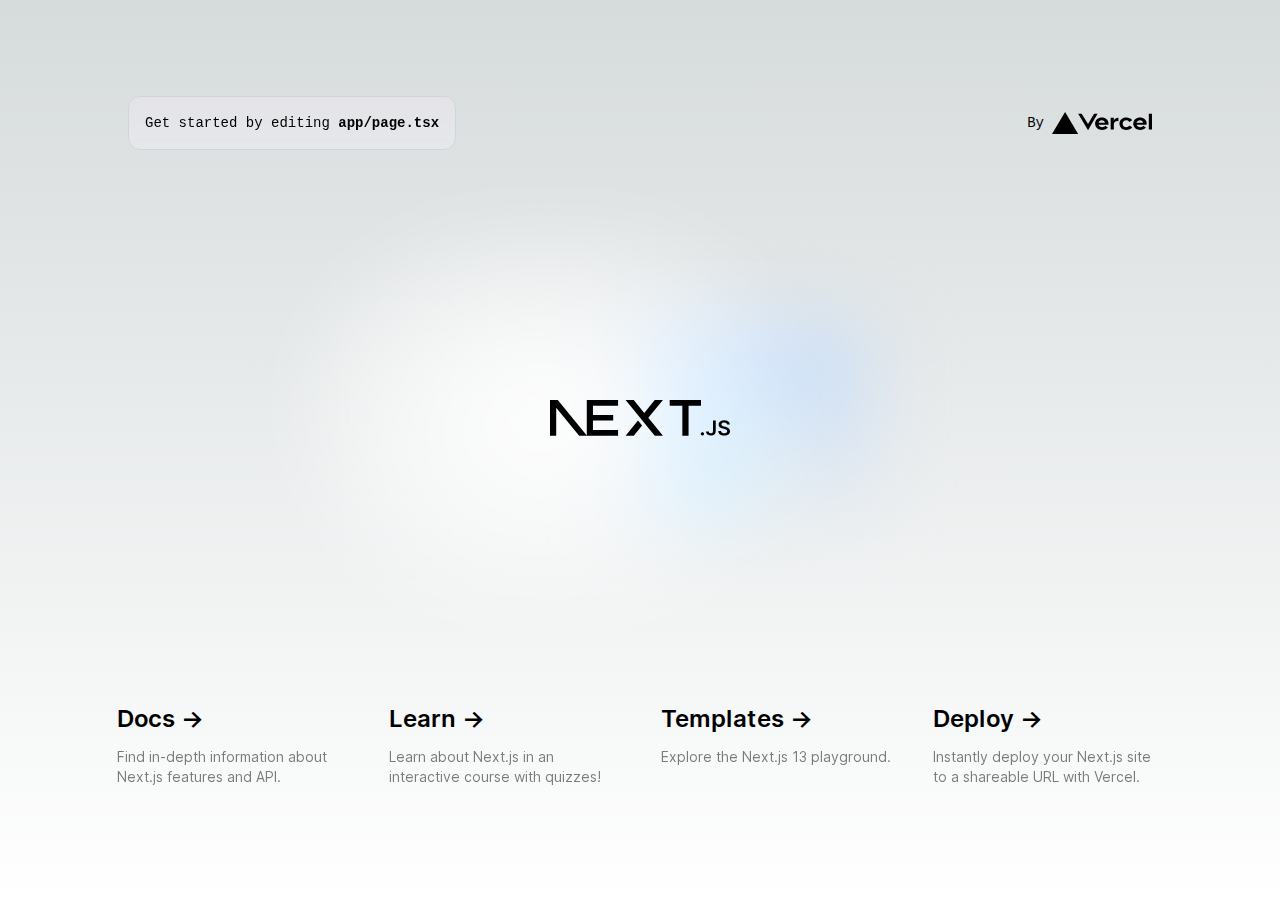
==== commit 5f7b68fa: "Deploying to github-pages from @ aeuhim/portfolio@f32468ab9e50a84d7eb250150686008743a15ef3 🚀" ====
--- a/index.html
+++ b/index.html
@@ -1 +1 @@
-<!DOCTYPE html><html lang="en"><head><meta charSet="utf-8"/><link rel="preload" as="font" href="/portfolio/_next/static/media/2aaf0723e720e8b9-s.p.woff2" crossorigin="" type="font/woff2"/><link rel="stylesheet" href="/portfolio/_next/static/css/6132f385e9f4a622.css" data-precedence="next"/><link rel="preload" href="/portfolio/_next/static/chunks/webpack-8cfeccc93bf0ecac.js" as="script"/><link rel="preload" href="/portfolio/_next/static/chunks/fd9d1056-5fc0659828b82348.js" as="script"/><link rel="preload" href="/portfolio/_next/static/chunks/596-a49a6a08a315ec4f.js" as="script"/><link rel="preload" href="/portfolio/_next/static/chunks/main-app-575310acd8ce44b5.js" as="script"/><link rel="preload" as="image" href="/portfolio/vercel.svg" fetchPriority="high"/><link rel="preload" as="image" href="/portfolio/next.svg" fetchPriority="high"/><title>Create Next App</title><meta name="description" content="Generated by create next app"/><meta name="viewport" content="width=device-width, initial-scale=1"/><link rel="icon" href="/portfolio/favicon.ico" type="image/x-icon" sizes="any"/><meta name="next-size-adjust"/><script src="/portfolio/_next/static/chunks/polyfills-78c92fac7aa8fdd8.js" noModule=""></script></head><body class="__className_465ae1"><main class="flex min-h-screen flex-col items-center justify-between p-24"><div class="z-10 w-full max-w-5xl items-center justify-between font-mono text-sm lg:flex"><p class="fixed left-0 top-0 flex w-full justify-center border-b border-gray-300 bg-gradient-to-b from-zinc-200 pb-6 pt-8 backdrop-blur-2xl dark:border-neutral-800 dark:bg-zinc-800/30 dark:from-inherit lg:static lg:w-auto  lg:rounded-xl lg:border lg:bg-gray-200 lg:p-4 lg:dark:bg-zinc-800/30">Get started by editing <code class="font-mono font-bold">app/page.tsx</code></p><div class="fixed bottom-0 left-0 flex h-48 w-full items-end justify-center bg-gradient-to-t from-white via-white dark:from-black dark:via-black lg:static lg:h-auto lg:w-auto lg:bg-none"><a class="pointer-events-none flex place-items-center gap-2 p-8 lg:pointer-events-auto lg:p-0" href="https://vercel.com?utm_source=create-next-app&amp;utm_medium=appdir-template&amp;utm_campaign=create-next-app" target="_blank" rel="noopener noreferrer">By<!-- --> <img alt="Vercel Logo" fetchPriority="high" width="100" height="24" decoding="async" data-nimg="1" class="dark:invert" style="color:transparent" src="/portfolio/vercel.svg"/></a></div></div><div class="relative flex place-items-center before:absolute before:h-[300px] before:w-[480px] before:-translate-x-1/2 before:rounded-full before:bg-gradient-radial before:from-white before:to-transparent before:blur-2xl before:content-[&#x27;&#x27;] after:absolute after:-z-20 after:h-[180px] after:w-[240px] after:translate-x-1/3 after:bg-gradient-conic after:from-sky-200 after:via-blue-200 after:blur-2xl after:content-[&#x27;&#x27;] before:dark:bg-gradient-to-br before:dark:from-transparent before:dark:to-blue-700 before:dark:opacity-10 after:dark:from-sky-900 after:dark:via-[#0141ff] after:dark:opacity-40 before:lg:h-[360px] z-[-1]"><img alt="Next.js Logo" fetchPriority="high" width="180" height="37" decoding="async" data-nimg="1" class="relative dark:drop-shadow-[0_0_0.3rem_#ffffff70] dark:invert" style="color:transparent" src="/portfolio/next.svg"/></div><div class="mb-32 grid text-center lg:mb-0 lg:grid-cols-4 lg:text-left"><a href="https://nextjs.org/docs?utm_source=create-next-app&amp;utm_medium=appdir-template&amp;utm_campaign=create-next-app" class="group rounded-lg border border-transparent px-5 py-4 transition-colors hover:border-gray-300 hover:bg-gray-100 hover:dark:border-neutral-700 hover:dark:bg-neutral-800/30" target="_blank" rel="noopener noreferrer"><h2 class="mb-3 text-2xl font-semibold">Docs<!-- --> <span class="inline-block transition-transform group-hover:translate-x-1 motion-reduce:transform-none">-&gt;</span></h2><p class="m-0 max-w-[30ch] text-sm opacity-50">Find in-depth information about Next.js features and API.</p></a><a href="https://nextjs.org/learn?utm_source=create-next-app&amp;utm_medium=appdir-template-tw&amp;utm_campaign=create-next-app" class="group rounded-lg border border-transparent px-5 py-4 transition-colors hover:border-gray-300 hover:bg-gray-100 hover:dark:border-neutral-700 hover:dark:bg-neutral-800/30" target="_blank" rel="noopener noreferrer"><h2 class="mb-3 text-2xl font-semibold">Learn<!-- --> <span class="inline-block transition-transform group-hover:translate-x-1 motion-reduce:transform-none">-&gt;</span></h2><p class="m-0 max-w-[30ch] text-sm opacity-50">Learn about Next.js in an interactive course with quizzes!</p></a><a href="https://vercel.com/templates?framework=next.js&amp;utm_source=create-next-app&amp;utm_medium=appdir-template&amp;utm_campaign=create-next-app" class="group rounded-lg border border-transparent px-5 py-4 transition-colors hover:border-gray-300 hover:bg-gray-100 hover:dark:border-neutral-700 hover:dark:bg-neutral-800/30" target="_blank" rel="noopener noreferrer"><h2 class="mb-3 text-2xl font-semibold">Templates<!-- --> <span class="inline-block transition-transform group-hover:translate-x-1 motion-reduce:transform-none">-&gt;</span></h2><p class="m-0 max-w-[30ch] text-sm opacity-50">Explore the Next.js 13 playground.</p></a><a href="https://vercel.com/new?utm_source=create-next-app&amp;utm_medium=appdir-template&amp;utm_campaign=create-next-app" class="group rounded-lg border border-transparent px-5 py-4 transition-colors hover:border-gray-300 hover:bg-gray-100 hover:dark:border-neutral-700 hover:dark:bg-neutral-800/30" target="_blank" rel="noopener noreferrer"><h2 class="mb-3 text-2xl font-semibold">Deploy<!-- --> <span class="inline-block transition-transform group-hover:translate-x-1 motion-reduce:transform-none">-&gt;</span></h2><p class="m-0 max-w-[30ch] text-sm opacity-50">Instantly deploy your Next.js site to a shareable URL with Vercel.</p></a></div></main><script src="/portfolio/_next/static/chunks/webpack-8cfeccc93bf0ecac.js" async=""></script><script src="/portfolio/_next/static/chunks/fd9d1056-5fc0659828b82348.js" async=""></script><script src="/portfolio/_next/static/chunks/596-a49a6a08a315ec4f.js" async=""></script><script src="/portfolio/_next/static/chunks/main-app-575310acd8ce44b5.js" async=""></script><script>(self.__next_f=self.__next_f||[]).push([0])</script><script>self.__next_f.push([1,"1:HL[\"/portfolio/_next/static/media/2aaf0723e720e8b9-s.p.woff2\",{\"as\":\"font\",\"type\":\"font/woff2\"}]\n2:HL[\"/portfolio/_next/static/css/6132f385e9f4a622.css\",{\"as\":\"style\"}]\n0:\"$L3\"\n"])</script><script>self.__next_f.push([1,"4:I{\"id\":7948,\"chunks\":[\"272:static/chunks/webpack-8cfeccc93bf0ecac.js\",\"971:static/chunks/fd9d1056-5fc0659828b82348.js\",\"596:static/chunks/596-a49a6a08a315ec4f.js\"],\"name\":\"default\",\"async\":false}\n6:I{\"id\":6628,\"chunks\":[\"272:static/chunks/webpack-8cfeccc93bf0ecac.js\",\"971:static/chunks/fd9d1056-5fc0659828b82348.js\",\"596:static/chunks/596-a49a6a08a315ec4f.js\"],\"name\":\"GlobalError\",\"async\":false}\n7:I{\"id\":7767,\"chunks\":[\"272:static/chunks/webpack-8cfeccc93bf0ecac.js\",\"971:static/chunks/fd9d1056-5fc0659828b8"])</script><script>self.__next_f.push([1,"2348.js\",\"596:static/chunks/596-a49a6a08a315ec4f.js\"],\"name\":\"default\",\"async\":false}\n8:I{\"id\":7920,\"chunks\":[\"272:static/chunks/webpack-8cfeccc93bf0ecac.js\",\"971:static/chunks/fd9d1056-5fc0659828b82348.js\",\"596:static/chunks/596-a49a6a08a315ec4f.js\"],\"name\":\"default\",\"async\":false}\n9:I{\"id\":3222,\"chunks\":[\"222:static/chunks/222-57a17b5d3d4cdfa2.js\",\"931:static/chunks/app/page-dde4341e3a6ede30.js\"],\"name\":\"Image\",\"async\":false}\n"])</script><script>self.__next_f.push([1,"3:[[[\"$\",\"link\",\"0\",{\"rel\":\"stylesheet\",\"href\":\"/portfolio/_next/static/css/6132f385e9f4a622.css\",\"precedence\":\"next\"}]],[\"$\",\"$L4\",null,{\"buildId\":\"JwM2-ezsjQbNvvz6YTnBJ\",\"assetPrefix\":\"/portfolio\",\"initialCanonicalUrl\":\"/\",\"initialTree\":[\"\",{\"children\":[\"__PAGE__\",{}]},\"$undefined\",\"$undefined\",true],\"initialHead\":\"$L5\",\"globalErrorComponent\":\"$6\",\"children\":[[\"$\",\"html\",null,{\"lang\":\"en\",\"children\":[\"$\",\"body\",null,{\"className\":\"__className_465ae1\",\"children\":[\"$\",\"$L7\",null,{\"parallelRouterKey\":\"children\",\"segmentPath\":[\"children\"],\"error\":\"$undefined\",\"errorStyles\":\"$undefined\",\"loading\":\"$undefined\",\"loadingStyles\":\"$undefined\",\"hasLoading\":false,\"template\":[\"$\",\"$L8\",null,{}],\"templateStyles\":\"$undefined\",\"notFound\":\"$undefined\",\"notFoundStyles\":\"$undefined\",\"childProp\":{\"current\":[[\"$\",\"main\",null,{\"className\":\"flex min-h-screen flex-col items-center justify-between p-24\",\"children\":[[\"$\",\"div\",null,{\"className\":\"z-10 w-full max-w-5xl items-center justify-between font-mono text-sm lg:flex\",\"children\":[[\"$\",\"p\",null,{\"className\":\"fixed left-0 top-0 flex w-full justify-center border-b border-gray-300 bg-gradient-to-b from-zinc-200 pb-6 pt-8 backdrop-blur-2xl dark:border-neutral-800 dark:bg-zinc-800/30 dark:from-inherit lg:static lg:w-auto  lg:rounded-xl lg:border lg:bg-gray-200 lg:p-4 lg:dark:bg-zinc-800/30\",\"children\":[\"Get started by editing \",[\"$\",\"code\",null,{\"className\":\"font-mono font-bold\",\"children\":\"app/page.tsx\"}]]}],[\"$\",\"div\",null,{\"className\":\"fixed bottom-0 left-0 flex h-48 w-full items-end justify-center bg-gradient-to-t from-white via-white dark:from-black dark:via-black lg:static lg:h-auto lg:w-auto lg:bg-none\",\"children\":[\"$\",\"a\",null,{\"className\":\"pointer-events-none flex place-items-center gap-2 p-8 lg:pointer-events-auto lg:p-0\",\"href\":\"https://vercel.com?utm_source=create-next-app\u0026utm_medium=appdir-template\u0026utm_campaign=create-next-app\",\"target\":\"_blank\",\"rel\":\"noopener noreferrer\",\"children\":[\"By\",\" \",[\"$\",\"$L9\",null,{\"src\":\"/portfolio/vercel.svg\",\"alt\":\"Vercel Logo\",\"className\":\"dark:invert\",\"width\":100,\"height\":24,\"priority\":true}]]}]}]]}],[\"$\",\"div\",null,{\"className\":\"relative flex place-items-center before:absolute before:h-[300px] before:w-[480px] before:-translate-x-1/2 before:rounded-full before:bg-gradient-radial before:from-white before:to-transparent before:blur-2xl before:content-[''] after:absolute after:-z-20 after:h-[180px] after:w-[240px] after:translate-x-1/3 after:bg-gradient-conic after:from-sky-200 after:via-blue-200 after:blur-2xl after:content-[''] before:dark:bg-gradient-to-br before:dark:from-transparent before:dark:to-blue-700 before:dark:opacity-10 after:dark:from-sky-900 after:dark:via-[#0141ff] after:dark:opacity-40 before:lg:h-[360px] z-[-1]\",\"children\":[\"$\",\"$L9\",null,{\"className\":\"relative dark:drop-shadow-[0_0_0.3rem_#ffffff70] dark:invert\",\"src\":\"/portfolio/next.svg\",\"alt\":\"Next.js Logo\",\"width\":180,\"height\":37,\"priority\":true}]}],[\"$\",\"div\",null,{\"className\":\"mb-32 grid text-center lg:mb-0 lg:grid-cols-4 lg:text-left\",\"children\":[[\"$\",\"a\",null,{\"href\":\"https://nextjs.org/docs?utm_source=create-next-app\u0026utm_medium=appdir-template\u0026utm_campaign=create-next-app\",\"className\":\"group rounded-lg border border-transparent px-5 py-4 transition-colors hover:border-gray-300 hover:bg-gray-100 hover:dark:border-neutral-700 hover:dark:bg-neutral-800/30\",\"target\":\"_blank\",\"rel\":\"noopener noreferrer\",\"children\":[[\"$\",\"h2\",null,{\"className\":\"mb-3 text-2xl font-semibold\",\"children\":[\"Docs\",\" \",[\"$\",\"span\",null,{\"className\":\"inline-block transition-transform group-hover:translate-x-1 motion-reduce:transform-none\",\"children\":\"-\u003e\"}]]}],[\"$\",\"p\",null,{\"className\":\"m-0 max-w-[30ch] text-sm opacity-50\",\"children\":\"Find in-depth information about Next.js features and API.\"}]]}],[\"$\",\"a\",null,{\"href\":\"https://nextjs.org/learn?utm_source=create-next-app\u0026utm_medium=appdir-template-tw\u0026utm_campaign=create-next-app\",\"className\":\"group rounded-lg border border-transparent px-5 py-4 transition-colors hover:border-gray-300 hover:bg-gray-100 hover:dark:border-neutral-700 hover:dark:bg-neutral-800/30\",\"target\":\"_blank\",\"rel\":\"noopener noreferrer\",\"children\":[[\"$\",\"h2\",null,{\"className\":\"mb-3 text-2xl font-semibold\",\"children\":[\"Learn\",\" \",[\"$\",\"span\",null,{\"className\":\"inline-block transition-transform group-hover:translate-x-1 motion-reduce:transform-none\",\"children\":\"-\u003e\"}]]}],[\"$\",\"p\",null,{\"className\":\"m-0 max-w-[30ch] text-sm opacity-50\",\"children\":\"Learn about Next.js in an interactive course with quizzes!\"}]]}],[\"$\",\"a\",null,{\"href\":\"https://vercel.com/templates?framework=next.js\u0026utm_source=create-next-app\u0026utm_medium=appdir-template\u0026utm_campaign=create-next-app\",\"className\":\"group rounded-lg border border-transparent px-5 py-4 transition-colors hover:border-gray-300 hover:bg-gray-100 hover:dark:border-neutral-700 hover:dark:bg-neutral-800/30\",\"target\":\"_blank\",\"rel\":\"noopener noreferrer\",\"children\":[[\"$\",\"h2\",null,{\"className\":\"mb-3 text-2xl font-semibold\",\"children\":[\"Templates\",\" \",[\"$\",\"span\",null,{\"className\":\"inline-block transition-transform group-hover:translate-x-1 motion-reduce:transform-none\",\"children\":\"-\u003e\"}]]}],[\"$\",\"p\",null,{\"className\":\"m-0 max-w-[30ch] text-sm opacity-50\",\"children\":\"Explore the Next.js 13 playground.\"}]]}],[\"$\",\"a\",null,{\"href\":\"https://vercel.com/new?utm_source=create-next-app\u0026utm_medium=appdir-template\u0026utm_campaign=create-next-app\",\"className\":\"group rounded-lg border border-transparent px-5 py-4 transition-colors hover:border-gray-300 hover:bg-gray-100 hover:dark:border-neutral-700 hover:dark:bg-neutral-800/30\",\"target\":\"_blank\",\"rel\":\"noopener noreferrer\",\"children\":[[\"$\",\"h2\",null,{\"className\":\"mb-3 text-2xl font-semibold\",\"children\":[\"Deploy\",\" \",[\"$\",\"span\",null,{\"className\":\"inline-block transition-transform group-hover:translate-x-1 motion-reduce:transform-none\",\"children\":\"-\u003e\"}]]}],[\"$\",\"p\",null,{\"className\":\"m-0 max-w-[30ch] text-sm opacity-50\",\"children\":\"Instantly deploy your Next.js site to a shareable URL with Vercel.\"}]]}]]}]]}],null],\"segment\":\"__PAGE__\"},\"styles\":[]}]}]}],null]}]]\n"])</script><script>self.__next_f.push([1,"5:[[\"$\",\"meta\",\"0\",{\"charSet\":\"utf-8\"}],[\"$\",\"title\",\"1\",{\"children\":\"Create Next App\"}],[\"$\",\"meta\",\"2\",{\"name\":\"description\",\"content\":\"Generated by create next app\"}],[\"$\",\"meta\",\"3\",{\"name\":\"viewport\",\"content\":\"width=device-width, initial-scale=1\"}],[\"$\",\"link\",\"4\",{\"rel\":\"icon\",\"href\":\"/portfolio/favicon.ico\",\"type\":\"image/x-icon\",\"sizes\":\"any\"}],[\"$\",\"meta\",\"5\",{\"name\":\"next-size-adjust\"}]]\n"])</script></body></html>+<!DOCTYPE html><html lang="en"><head><meta charSet="utf-8"/><link rel="preload" as="font" href="/_next/static/media/2aaf0723e720e8b9-s.p.woff2" crossorigin="" type="font/woff2"/><link rel="stylesheet" href="/_next/static/css/110a35ea7c81b899.css" data-precedence="next"/><link rel="preload" href="/_next/static/chunks/webpack-76fd8b39fe914c29.js" as="script"/><link rel="preload" href="/_next/static/chunks/fd9d1056-5fc0659828b82348.js" as="script"/><link rel="preload" href="/_next/static/chunks/596-dca21600ca7eea8c.js" as="script"/><link rel="preload" href="/_next/static/chunks/main-app-ed6946fb1633ca8a.js" as="script"/><link rel="preload" as="image" href="/vercel.svg" fetchPriority="high"/><link rel="preload" as="image" href="/next.svg" fetchPriority="high"/><title>Create Next App</title><meta name="description" content="Generated by create next app"/><meta name="viewport" content="width=device-width, initial-scale=1"/><link rel="icon" href="/favicon.ico" type="image/x-icon" sizes="any"/><meta name="next-size-adjust"/><script src="/_next/static/chunks/polyfills-78c92fac7aa8fdd8.js" noModule=""></script></head><body class="__className_20951f"><main class="flex min-h-screen flex-col items-center justify-between p-24"><div class="z-10 w-full max-w-5xl items-center justify-between font-mono text-sm lg:flex"><p class="fixed left-0 top-0 flex w-full justify-center border-b border-gray-300 bg-gradient-to-b from-zinc-200 pb-6 pt-8 backdrop-blur-2xl dark:border-neutral-800 dark:bg-zinc-800/30 dark:from-inherit lg:static lg:w-auto  lg:rounded-xl lg:border lg:bg-gray-200 lg:p-4 lg:dark:bg-zinc-800/30">Get started by editing <code class="font-mono font-bold">app/page.tsx</code></p><div class="fixed bottom-0 left-0 flex h-48 w-full items-end justify-center bg-gradient-to-t from-white via-white dark:from-black dark:via-black lg:static lg:h-auto lg:w-auto lg:bg-none"><a class="pointer-events-none flex place-items-center gap-2 p-8 lg:pointer-events-auto lg:p-0" href="https://vercel.com?utm_source=create-next-app&amp;utm_medium=appdir-template&amp;utm_campaign=create-next-app" target="_blank" rel="noopener noreferrer">By<!-- --> <img alt="Vercel Logo" fetchPriority="high" width="100" height="24" decoding="async" data-nimg="1" class="dark:invert" style="color:transparent" src="/vercel.svg"/></a></div></div><div class="relative flex place-items-center before:absolute before:h-[300px] before:w-[480px] before:-translate-x-1/2 before:rounded-full before:bg-gradient-radial before:from-white before:to-transparent before:blur-2xl before:content-[&#x27;&#x27;] after:absolute after:-z-20 after:h-[180px] after:w-[240px] after:translate-x-1/3 after:bg-gradient-conic after:from-sky-200 after:via-blue-200 after:blur-2xl after:content-[&#x27;&#x27;] before:dark:bg-gradient-to-br before:dark:from-transparent before:dark:to-blue-700 before:dark:opacity-10 after:dark:from-sky-900 after:dark:via-[#0141ff] after:dark:opacity-40 before:lg:h-[360px] z-[-1]"><img alt="Next.js Logo" fetchPriority="high" width="180" height="37" decoding="async" data-nimg="1" class="relative dark:drop-shadow-[0_0_0.3rem_#ffffff70] dark:invert" style="color:transparent" src="/next.svg"/></div><div class="mb-32 grid text-center lg:mb-0 lg:grid-cols-4 lg:text-left"><a href="https://nextjs.org/docs?utm_source=create-next-app&amp;utm_medium=appdir-template&amp;utm_campaign=create-next-app" class="group rounded-lg border border-transparent px-5 py-4 transition-colors hover:border-gray-300 hover:bg-gray-100 hover:dark:border-neutral-700 hover:dark:bg-neutral-800/30" target="_blank" rel="noopener noreferrer"><h2 class="mb-3 text-2xl font-semibold">Docs<!-- --> <span class="inline-block transition-transform group-hover:translate-x-1 motion-reduce:transform-none">-&gt;</span></h2><p class="m-0 max-w-[30ch] text-sm opacity-50">Find in-depth information about Next.js features and API.</p></a><a href="https://nextjs.org/learn?utm_source=create-next-app&amp;utm_medium=appdir-template-tw&amp;utm_campaign=create-next-app" class="group rounded-lg border border-transparent px-5 py-4 transition-colors hover:border-gray-300 hover:bg-gray-100 hover:dark:border-neutral-700 hover:dark:bg-neutral-800/30" target="_blank" rel="noopener noreferrer"><h2 class="mb-3 text-2xl font-semibold">Learn<!-- --> <span class="inline-block transition-transform group-hover:translate-x-1 motion-reduce:transform-none">-&gt;</span></h2><p class="m-0 max-w-[30ch] text-sm opacity-50">Learn about Next.js in an interactive course with quizzes!</p></a><a href="https://vercel.com/templates?framework=next.js&amp;utm_source=create-next-app&amp;utm_medium=appdir-template&amp;utm_campaign=create-next-app" class="group rounded-lg border border-transparent px-5 py-4 transition-colors hover:border-gray-300 hover:bg-gray-100 hover:dark:border-neutral-700 hover:dark:bg-neutral-800/30" target="_blank" rel="noopener noreferrer"><h2 class="mb-3 text-2xl font-semibold">Templates<!-- --> <span class="inline-block transition-transform group-hover:translate-x-1 motion-reduce:transform-none">-&gt;</span></h2><p class="m-0 max-w-[30ch] text-sm opacity-50">Explore the Next.js 13 playground.</p></a><a href="https://vercel.com/new?utm_source=create-next-app&amp;utm_medium=appdir-template&amp;utm_campaign=create-next-app" class="group rounded-lg border border-transparent px-5 py-4 transition-colors hover:border-gray-300 hover:bg-gray-100 hover:dark:border-neutral-700 hover:dark:bg-neutral-800/30" target="_blank" rel="noopener noreferrer"><h2 class="mb-3 text-2xl font-semibold">Deploy<!-- --> <span class="inline-block transition-transform group-hover:translate-x-1 motion-reduce:transform-none">-&gt;</span></h2><p class="m-0 max-w-[30ch] text-sm opacity-50">Instantly deploy your Next.js site to a shareable URL with Vercel.</p></a></div></main><script src="/_next/static/chunks/webpack-76fd8b39fe914c29.js" async=""></script><script src="/_next/static/chunks/fd9d1056-5fc0659828b82348.js" async=""></script><script src="/_next/static/chunks/596-dca21600ca7eea8c.js" async=""></script><script src="/_next/static/chunks/main-app-ed6946fb1633ca8a.js" async=""></script><script>(self.__next_f=self.__next_f||[]).push([0])</script><script>self.__next_f.push([1,"1:HL[\"/_next/static/media/2aaf0723e720e8b9-s.p.woff2\",{\"as\":\"font\",\"type\":\"font/woff2\"}]\n2:HL[\"/_next/static/css/110a35ea7c81b899.css\",{\"as\":\"style\"}]\n0:\"$L3\"\n"])</script><script>self.__next_f.push([1,"4:I{\"id\":7948,\"chunks\":[\"272:static/chunks/webpack-76fd8b39fe914c29.js\",\"971:static/chunks/fd9d1056-5fc0659828b82348.js\",\"596:static/chunks/596-dca21600ca7eea8c.js\"],\"name\":\"default\",\"async\":false}\n6:I{\"id\":6628,\"chunks\":[\"272:static/chunks/webpack-76fd8b39fe914c29.js\",\"971:static/chunks/fd9d1056-5fc0659828b82348.js\",\"596:static/chunks/596-dca21600ca7eea8c.js\"],\"name\":\"GlobalError\",\"async\":false}\n7:I{\"id\":7767,\"chunks\":[\"272:static/chunks/webpack-76fd8b39fe914c29.js\",\"971:static/chunks/fd9d1056-5fc0659828b8"])</script><script>self.__next_f.push([1,"2348.js\",\"596:static/chunks/596-dca21600ca7eea8c.js\"],\"name\":\"default\",\"async\":false}\n8:I{\"id\":7920,\"chunks\":[\"272:static/chunks/webpack-76fd8b39fe914c29.js\",\"971:static/chunks/fd9d1056-5fc0659828b82348.js\",\"596:static/chunks/596-dca21600ca7eea8c.js\"],\"name\":\"default\",\"async\":false}\n9:I{\"id\":3222,\"chunks\":[\"222:static/chunks/222-7a9a39e93637105b.js\",\"931:static/chunks/app/page-dde4341e3a6ede30.js\"],\"name\":\"Image\",\"async\":false}\n"])</script><script>self.__next_f.push([1,"3:[[[\"$\",\"link\",\"0\",{\"rel\":\"stylesheet\",\"href\":\"/_next/static/css/110a35ea7c81b899.css\",\"precedence\":\"next\"}]],[\"$\",\"$L4\",null,{\"buildId\":\"XOKNhBMTSpz11doraick5\",\"assetPrefix\":\"\",\"initialCanonicalUrl\":\"/\",\"initialTree\":[\"\",{\"children\":[\"__PAGE__\",{}]},\"$undefined\",\"$undefined\",true],\"initialHead\":\"$L5\",\"globalErrorComponent\":\"$6\",\"children\":[[\"$\",\"html\",null,{\"lang\":\"en\",\"children\":[\"$\",\"body\",null,{\"className\":\"__className_20951f\",\"children\":[\"$\",\"$L7\",null,{\"parallelRouterKey\":\"children\",\"segmentPath\":[\"children\"],\"error\":\"$undefined\",\"errorStyles\":\"$undefined\",\"loading\":\"$undefined\",\"loadingStyles\":\"$undefined\",\"hasLoading\":false,\"template\":[\"$\",\"$L8\",null,{}],\"templateStyles\":\"$undefined\",\"notFound\":\"$undefined\",\"notFoundStyles\":\"$undefined\",\"childProp\":{\"current\":[[\"$\",\"main\",null,{\"className\":\"flex min-h-screen flex-col items-center justify-between p-24\",\"children\":[[\"$\",\"div\",null,{\"className\":\"z-10 w-full max-w-5xl items-center justify-between font-mono text-sm lg:flex\",\"children\":[[\"$\",\"p\",null,{\"className\":\"fixed left-0 top-0 flex w-full justify-center border-b border-gray-300 bg-gradient-to-b from-zinc-200 pb-6 pt-8 backdrop-blur-2xl dark:border-neutral-800 dark:bg-zinc-800/30 dark:from-inherit lg:static lg:w-auto  lg:rounded-xl lg:border lg:bg-gray-200 lg:p-4 lg:dark:bg-zinc-800/30\",\"children\":[\"Get started by editing \",[\"$\",\"code\",null,{\"className\":\"font-mono font-bold\",\"children\":\"app/page.tsx\"}]]}],[\"$\",\"div\",null,{\"className\":\"fixed bottom-0 left-0 flex h-48 w-full items-end justify-center bg-gradient-to-t from-white via-white dark:from-black dark:via-black lg:static lg:h-auto lg:w-auto lg:bg-none\",\"children\":[\"$\",\"a\",null,{\"className\":\"pointer-events-none flex place-items-center gap-2 p-8 lg:pointer-events-auto lg:p-0\",\"href\":\"https://vercel.com?utm_source=create-next-app\u0026utm_medium=appdir-template\u0026utm_campaign=create-next-app\",\"target\":\"_blank\",\"rel\":\"noopener noreferrer\",\"children\":[\"By\",\" \",[\"$\",\"$L9\",null,{\"src\":\"/vercel.svg\",\"alt\":\"Vercel Logo\",\"className\":\"dark:invert\",\"width\":100,\"height\":24,\"priority\":true}]]}]}]]}],[\"$\",\"div\",null,{\"className\":\"relative flex place-items-center before:absolute before:h-[300px] before:w-[480px] before:-translate-x-1/2 before:rounded-full before:bg-gradient-radial before:from-white before:to-transparent before:blur-2xl before:content-[''] after:absolute after:-z-20 after:h-[180px] after:w-[240px] after:translate-x-1/3 after:bg-gradient-conic after:from-sky-200 after:via-blue-200 after:blur-2xl after:content-[''] before:dark:bg-gradient-to-br before:dark:from-transparent before:dark:to-blue-700 before:dark:opacity-10 after:dark:from-sky-900 after:dark:via-[#0141ff] after:dark:opacity-40 before:lg:h-[360px] z-[-1]\",\"children\":[\"$\",\"$L9\",null,{\"className\":\"relative dark:drop-shadow-[0_0_0.3rem_#ffffff70] dark:invert\",\"src\":\"/next.svg\",\"alt\":\"Next.js Logo\",\"width\":180,\"height\":37,\"priority\":true}]}],[\"$\",\"div\",null,{\"className\":\"mb-32 grid text-center lg:mb-0 lg:grid-cols-4 lg:text-left\",\"children\":[[\"$\",\"a\",null,{\"href\":\"https://nextjs.org/docs?utm_source=create-next-app\u0026utm_medium=appdir-template\u0026utm_campaign=create-next-app\",\"className\":\"group rounded-lg border border-transparent px-5 py-4 transition-colors hover:border-gray-300 hover:bg-gray-100 hover:dark:border-neutral-700 hover:dark:bg-neutral-800/30\",\"target\":\"_blank\",\"rel\":\"noopener noreferrer\",\"children\":[[\"$\",\"h2\",null,{\"className\":\"mb-3 text-2xl font-semibold\",\"children\":[\"Docs\",\" \",[\"$\",\"span\",null,{\"className\":\"inline-block transition-transform group-hover:translate-x-1 motion-reduce:transform-none\",\"children\":\"-\u003e\"}]]}],[\"$\",\"p\",null,{\"className\":\"m-0 max-w-[30ch] text-sm opacity-50\",\"children\":\"Find in-depth information about Next.js features and API.\"}]]}],[\"$\",\"a\",null,{\"href\":\"https://nextjs.org/learn?utm_source=create-next-app\u0026utm_medium=appdir-template-tw\u0026utm_campaign=create-next-app\",\"className\":\"group rounded-lg border border-transparent px-5 py-4 transition-colors hover:border-gray-300 hover:bg-gray-100 hover:dark:border-neutral-700 hover:dark:bg-neutral-800/30\",\"target\":\"_blank\",\"rel\":\"noopener noreferrer\",\"children\":[[\"$\",\"h2\",null,{\"className\":\"mb-3 text-2xl font-semibold\",\"children\":[\"Learn\",\" \",[\"$\",\"span\",null,{\"className\":\"inline-block transition-transform group-hover:translate-x-1 motion-reduce:transform-none\",\"children\":\"-\u003e\"}]]}],[\"$\",\"p\",null,{\"className\":\"m-0 max-w-[30ch] text-sm opacity-50\",\"children\":\"Learn about Next.js in an interactive course with quizzes!\"}]]}],[\"$\",\"a\",null,{\"href\":\"https://vercel.com/templates?framework=next.js\u0026utm_source=create-next-app\u0026utm_medium=appdir-template\u0026utm_campaign=create-next-app\",\"className\":\"group rounded-lg border border-transparent px-5 py-4 transition-colors hover:border-gray-300 hover:bg-gray-100 hover:dark:border-neutral-700 hover:dark:bg-neutral-800/30\",\"target\":\"_blank\",\"rel\":\"noopener noreferrer\",\"children\":[[\"$\",\"h2\",null,{\"className\":\"mb-3 text-2xl font-semibold\",\"children\":[\"Templates\",\" \",[\"$\",\"span\",null,{\"className\":\"inline-block transition-transform group-hover:translate-x-1 motion-reduce:transform-none\",\"children\":\"-\u003e\"}]]}],[\"$\",\"p\",null,{\"className\":\"m-0 max-w-[30ch] text-sm opacity-50\",\"children\":\"Explore the Next.js 13 playground.\"}]]}],[\"$\",\"a\",null,{\"href\":\"https://vercel.com/new?utm_source=create-next-app\u0026utm_medium=appdir-template\u0026utm_campaign=create-next-app\",\"className\":\"group rounded-lg border border-transparent px-5 py-4 transition-colors hover:border-gray-300 hover:bg-gray-100 hover:dark:border-neutral-700 hover:dark:bg-neutral-800/30\",\"target\":\"_blank\",\"rel\":\"noopener noreferrer\",\"children\":[[\"$\",\"h2\",null,{\"className\":\"mb-3 text-2xl font-semibold\",\"children\":[\"Deploy\",\" \",[\"$\",\"span\",null,{\"className\":\"inline-block transition-transform group-hover:translate-x-1 motion-reduce:transform-none\",\"children\":\"-\u003e\"}]]}],[\"$\",\"p\",null,{\"className\":\"m-0 max-w-[30ch] text-sm opacity-50\",\"children\":\"Instantly deploy your Next.js site to a shareable URL with Vercel.\"}]]}]]}]]}],null],\"segment\":\"__PAGE__\"},\"styles\":[]}]}]}],null]}]]\n"])</script><script>self.__next_f.push([1,"5:[[\"$\",\"meta\",\"0\",{\"charSet\":\"utf-8\"}],[\"$\",\"title\",\"1\",{\"children\":\"Create Next App\"}],[\"$\",\"meta\",\"2\",{\"name\":\"description\",\"content\":\"Generated by create next app\"}],[\"$\",\"meta\",\"3\",{\"name\":\"viewport\",\"content\":\"width=device-width, initial-scale=1\"}],[\"$\",\"link\",\"4\",{\"rel\":\"icon\",\"href\":\"/favicon.ico\",\"type\":\"image/x-icon\",\"sizes\":\"any\"}],[\"$\",\"meta\",\"5\",{\"name\":\"next-size-adjust\"}]]\n"])</script></body></html>--- a/_next/static/css/110a35ea7c81b899.css
+++ b/_next/static/css/110a35ea7c81b899.css
@@ -0,0 +1,3 @@
+/*
+! tailwindcss v3.3.3 | MIT License | https://tailwindcss.com
+*/*,:after,:before{box-sizing:border-box;border:0 solid #e5e7eb}:after,:before{--tw-content:""}html{line-height:1.5;-webkit-text-size-adjust:100%;-moz-tab-size:4;-o-tab-size:4;tab-size:4;font-family:ui-sans-serif,system-ui,-apple-system,BlinkMacSystemFont,Segoe UI,Roboto,Helvetica Neue,Arial,Noto Sans,sans-serif,Apple Color Emoji,Segoe UI Emoji,Segoe UI Symbol,Noto Color Emoji;font-feature-settings:normal;font-variation-settings:normal}body{margin:0;line-height:inherit}hr{height:0;color:inherit;border-top-width:1px}abbr:where([title]){-webkit-text-decoration:underline dotted;text-decoration:underline dotted}h1,h2,h3,h4,h5,h6{font-size:inherit;font-weight:inherit}a{color:inherit;text-decoration:inherit}b,strong{font-weight:bolder}code,kbd,pre,samp{font-family:ui-monospace,SFMono-Regular,Menlo,Monaco,Consolas,Liberation Mono,Courier New,monospace;font-size:1em}small{font-size:80%}sub,sup{font-size:75%;line-height:0;position:relative;vertical-align:baseline}sub{bottom:-.25em}sup{top:-.5em}table{text-indent:0;border-color:inherit;border-collapse:collapse}button,input,optgroup,select,textarea{font-family:inherit;font-feature-settings:inherit;font-variation-settings:inherit;font-size:100%;font-weight:inherit;line-height:inherit;color:inherit;margin:0;padding:0}button,select{text-transform:none}[type=button],[type=reset],[type=submit],button{-webkit-appearance:button;background-color:transparent;background-image:none}:-moz-focusring{outline:auto}:-moz-ui-invalid{box-shadow:none}progress{vertical-align:baseline}::-webkit-inner-spin-button,::-webkit-outer-spin-button{height:auto}[type=search]{-webkit-appearance:textfield;outline-offset:-2px}::-webkit-search-decoration{-webkit-appearance:none}::-webkit-file-upload-button{-webkit-appearance:button;font:inherit}summary{display:list-item}blockquote,dd,dl,figure,h1,h2,h3,h4,h5,h6,hr,p,pre{margin:0}fieldset{margin:0}fieldset,legend{padding:0}menu,ol,ul{list-style:none;margin:0;padding:0}dialog{padding:0}textarea{resize:vertical}input::-moz-placeholder,textarea::-moz-placeholder{opacity:1;color:#9ca3af}input::placeholder,textarea::placeholder{opacity:1;color:#9ca3af}[role=button],button{cursor:pointer}:disabled{cursor:default}audio,canvas,embed,iframe,img,object,svg,video{display:block;vertical-align:middle}img,video{max-width:100%;height:auto}[hidden]{display:none}*,:after,:before{--tw-border-spacing-x:0;--tw-border-spacing-y:0;--tw-translate-x:0;--tw-translate-y:0;--tw-rotate:0;--tw-skew-x:0;--tw-skew-y:0;--tw-scale-x:1;--tw-scale-y:1;--tw-pan-x: ;--tw-pan-y: ;--tw-pinch-zoom: ;--tw-scroll-snap-strictness:proximity;--tw-gradient-from-position: ;--tw-gradient-via-position: ;--tw-gradient-to-position: ;--tw-ordinal: ;--tw-slashed-zero: ;--tw-numeric-figure: ;--tw-numeric-spacing: ;--tw-numeric-fraction: ;--tw-ring-inset: ;--tw-ring-offset-width:0px;--tw-ring-offset-color:#fff;--tw-ring-color:rgba(59,130,246,.5);--tw-ring-offset-shadow:0 0 #0000;--tw-ring-shadow:0 0 #0000;--tw-shadow:0 0 #0000;--tw-shadow-colored:0 0 #0000;--tw-blur: ;--tw-brightness: ;--tw-contrast: ;--tw-grayscale: ;--tw-hue-rotate: ;--tw-invert: ;--tw-saturate: ;--tw-sepia: ;--tw-drop-shadow: ;--tw-backdrop-blur: ;--tw-backdrop-brightness: ;--tw-backdrop-contrast: ;--tw-backdrop-grayscale: ;--tw-backdrop-hue-rotate: ;--tw-backdrop-invert: ;--tw-backdrop-opacity: ;--tw-backdrop-saturate: ;--tw-backdrop-sepia: }::backdrop{--tw-border-spacing-x:0;--tw-border-spacing-y:0;--tw-translate-x:0;--tw-translate-y:0;--tw-rotate:0;--tw-skew-x:0;--tw-skew-y:0;--tw-scale-x:1;--tw-scale-y:1;--tw-pan-x: ;--tw-pan-y: ;--tw-pinch-zoom: ;--tw-scroll-snap-strictness:proximity;--tw-gradient-from-position: ;--tw-gradient-via-position: ;--tw-gradient-to-position: ;--tw-ordinal: ;--tw-slashed-zero: ;--tw-numeric-figure: ;--tw-numeric-spacing: ;--tw-numeric-fraction: ;--tw-ring-inset: ;--tw-ring-offset-width:0px;--tw-ring-offset-color:#fff;--tw-ring-color:rgba(59,130,246,.5);--tw-ring-offset-shadow:0 0 #0000;--tw-ring-shadow:0 0 #0000;--tw-shadow:0 0 #0000;--tw-shadow-colored:0 0 #0000;--tw-blur: ;--tw-brightness: ;--tw-contrast: ;--tw-grayscale: ;--tw-hue-rotate: ;--tw-invert: ;--tw-saturate: ;--tw-sepia: ;--tw-drop-shadow: ;--tw-backdrop-blur: ;--tw-backdrop-brightness: ;--tw-backdrop-contrast: ;--tw-backdrop-grayscale: ;--tw-backdrop-hue-rotate: ;--tw-backdrop-invert: ;--tw-backdrop-opacity: ;--tw-backdrop-saturate: ;--tw-backdrop-sepia: }.pointer-events-none{pointer-events:none}.fixed{position:fixed}.relative{position:relative}.bottom-0{bottom:0}.left-0{left:0}.top-0{top:0}.z-10{z-index:10}.z-\[-1\]{z-index:-1}.m-0{margin:0}.mb-3{margin-bottom:.75rem}.mb-32{margin-bottom:8rem}.inline-block{display:inline-block}.flex{display:flex}.grid{display:grid}.h-48{height:12rem}.min-h-screen{min-height:100vh}.w-full{width:100%}.max-w-5xl{max-width:64rem}.max-w-\[30ch\]{max-width:30ch}.flex-col{flex-direction:column}.place-items-center{place-items:center}.items-end{align-items:flex-end}.items-center{align-items:center}.justify-center{justify-content:center}.justify-between{justify-content:space-between}.gap-2{gap:.5rem}.rounded-lg{border-radius:.5rem}.border{border-width:1px}.border-b{border-bottom-width:1px}.border-gray-300{--tw-border-opacity:1;border-color:rgb(209 213 219/var(--tw-border-opacity))}.border-transparent{border-color:transparent}.bg-gradient-to-b{background-image:linear-gradient(to bottom,var(--tw-gradient-stops))}.bg-gradient-to-t{background-image:linear-gradient(to top,var(--tw-gradient-stops))}.from-white{--tw-gradient-from:#fff var(--tw-gradient-from-position);--tw-gradient-to:hsla(0,0%,100%,0) var(--tw-gradient-to-position);--tw-gradient-stops:var(--tw-gradient-from),var(--tw-gradient-to)}.from-zinc-200{--tw-gradient-from:#e4e4e7 var(--tw-gradient-from-position);--tw-gradient-to:hsla(240,6%,90%,0) var(--tw-gradient-to-position);--tw-gradient-stops:var(--tw-gradient-from),var(--tw-gradient-to)}.via-white{--tw-gradient-to:hsla(0,0%,100%,0) var(--tw-gradient-to-position);--tw-gradient-stops:var(--tw-gradient-from),#fff var(--tw-gradient-via-position),var(--tw-gradient-to)}.p-24{padding:6rem}.p-8{padding:2rem}.px-5{padding-left:1.25rem;padding-right:1.25rem}.py-4{padding-top:1rem;padding-bottom:1rem}.pb-6{padding-bottom:1.5rem}.pt-8{padding-top:2rem}.text-center{text-align:center}.font-mono{font-family:ui-monospace,SFMono-Regular,Menlo,Monaco,Consolas,Liberation Mono,Courier New,monospace}.text-2xl{font-size:1.5rem;line-height:2rem}.text-sm{font-size:.875rem;line-height:1.25rem}.font-bold{font-weight:700}.font-semibold{font-weight:600}.opacity-50{opacity:.5}.backdrop-blur-2xl{--tw-backdrop-blur:blur(40px);-webkit-backdrop-filter:var(--tw-backdrop-blur) var(--tw-backdrop-brightness) var(--tw-backdrop-contrast) var(--tw-backdrop-grayscale) var(--tw-backdrop-hue-rotate) var(--tw-backdrop-invert) var(--tw-backdrop-opacity) var(--tw-backdrop-saturate) var(--tw-backdrop-sepia);backdrop-filter:var(--tw-backdrop-blur) var(--tw-backdrop-brightness) var(--tw-backdrop-contrast) var(--tw-backdrop-grayscale) var(--tw-backdrop-hue-rotate) var(--tw-backdrop-invert) var(--tw-backdrop-opacity) var(--tw-backdrop-saturate) var(--tw-backdrop-sepia)}.transition-colors{transition-property:color,background-color,border-color,text-decoration-color,fill,stroke;transition-timing-function:cubic-bezier(.4,0,.2,1);transition-duration:.15s}.transition-transform{transition-property:transform;transition-timing-function:cubic-bezier(.4,0,.2,1);transition-duration:.15s}:root{--foreground-rgb:0,0,0;--background-start-rgb:214,219,220;--background-end-rgb:255,255,255}@media (prefers-color-scheme:dark){:root{--foreground-rgb:255,255,255;--background-start-rgb:0,0,0;--background-end-rgb:0,0,0}}body{color:rgb(var(--foreground-rgb));background:linear-gradient(to bottom,transparent,rgb(var(--background-end-rgb))) rgb(var(--background-start-rgb))}.before\:absolute:before{content:var(--tw-content);position:absolute}.before\:h-\[300px\]:before{content:var(--tw-content);height:300px}.before\:w-\[480px\]:before{content:var(--tw-content);width:480px}.before\:-translate-x-1\/2:before{content:var(--tw-content);--tw-translate-x:-50%;transform:translate(var(--tw-translate-x),var(--tw-translate-y)) rotate(var(--tw-rotate)) skewX(var(--tw-skew-x)) skewY(var(--tw-skew-y)) scaleX(var(--tw-scale-x)) scaleY(var(--tw-scale-y))}.before\:rounded-full:before{content:var(--tw-content);border-radius:9999px}.before\:bg-gradient-radial:before{content:var(--tw-content);background-image:radial-gradient(var(--tw-gradient-stops))}.before\:from-white:before{content:var(--tw-content);--tw-gradient-from:#fff var(--tw-gradient-from-position);--tw-gradient-to:hsla(0,0%,100%,0) var(--tw-gradient-to-position);--tw-gradient-stops:var(--tw-gradient-from),var(--tw-gradient-to)}.before\:to-transparent:before{content:var(--tw-content);--tw-gradient-to:transparent var(--tw-gradient-to-position)}.before\:blur-2xl:before{content:var(--tw-content);--tw-blur:blur(40px);filter:var(--tw-blur) var(--tw-brightness) var(--tw-contrast) var(--tw-grayscale) var(--tw-hue-rotate) var(--tw-invert) var(--tw-saturate) var(--tw-sepia) var(--tw-drop-shadow)}.before\:content-\[\'\'\]:before{--tw-content:"";content:var(--tw-content)}.after\:absolute:after{content:var(--tw-content);position:absolute}.after\:-z-20:after{content:var(--tw-content);z-index:-20}.after\:h-\[180px\]:after{content:var(--tw-content);height:180px}.after\:w-\[240px\]:after{content:var(--tw-content);width:240px}.after\:translate-x-1\/3:after{content:var(--tw-content);--tw-translate-x:33.333333%;transform:translate(var(--tw-translate-x),var(--tw-translate-y)) rotate(var(--tw-rotate)) skewX(var(--tw-skew-x)) skewY(var(--tw-skew-y)) scaleX(var(--tw-scale-x)) scaleY(var(--tw-scale-y))}.after\:bg-gradient-conic:after{content:var(--tw-content);background-image:conic-gradient(from 180deg at 50% 50%,var(--tw-gradient-stops))}.after\:from-sky-200:after{content:var(--tw-content);--tw-gradient-from:#bae6fd var(--tw-gradient-from-position);--tw-gradient-to:rgba(186,230,253,0) var(--tw-gradient-to-position);--tw-gradient-stops:var(--tw-gradient-from),var(--tw-gradient-to)}.after\:via-blue-200:after{content:var(--tw-content);--tw-gradient-to:rgba(191,219,254,0) var(--tw-gradient-to-position);--tw-gradient-stops:var(--tw-gradient-from),#bfdbfe var(--tw-gradient-via-position),var(--tw-gradient-to)}.after\:blur-2xl:after{content:var(--tw-content);--tw-blur:blur(40px);filter:var(--tw-blur) var(--tw-brightness) var(--tw-contrast) var(--tw-grayscale) var(--tw-hue-rotate) var(--tw-invert) var(--tw-saturate) var(--tw-sepia) var(--tw-drop-shadow)}.after\:content-\[\'\'\]:after{--tw-content:"";content:var(--tw-content)}.hover\:border-gray-300:hover{--tw-border-opacity:1;border-color:rgb(209 213 219/var(--tw-border-opacity))}.hover\:bg-gray-100:hover{--tw-bg-opacity:1;background-color:rgb(243 244 246/var(--tw-bg-opacity))}.group:hover .group-hover\:translate-x-1{--tw-translate-x:0.25rem;transform:translate(var(--tw-translate-x),var(--tw-translate-y)) rotate(var(--tw-rotate)) skewX(var(--tw-skew-x)) skewY(var(--tw-skew-y)) scaleX(var(--tw-scale-x)) scaleY(var(--tw-scale-y))}@media (prefers-reduced-motion:reduce){.motion-reduce\:transform-none{transform:none}}@media (prefers-color-scheme:dark){.dark\:border-neutral-800{--tw-border-opacity:1;border-color:rgb(38 38 38/var(--tw-border-opacity))}.dark\:bg-zinc-800\/30{background-color:rgba(39,39,42,.3)}.dark\:from-black{--tw-gradient-from:#000 var(--tw-gradient-from-position);--tw-gradient-to:transparent var(--tw-gradient-to-position);--tw-gradient-stops:var(--tw-gradient-from),var(--tw-gradient-to)}.dark\:from-inherit{--tw-gradient-from:inherit var(--tw-gradient-from-position);--tw-gradient-to:hsla(0,0%,100%,0) var(--tw-gradient-to-position);--tw-gradient-stops:var(--tw-gradient-from),var(--tw-gradient-to)}.dark\:via-black{--tw-gradient-to:transparent var(--tw-gradient-to-position);--tw-gradient-stops:var(--tw-gradient-from),#000 var(--tw-gradient-via-position),var(--tw-gradient-to)}.dark\:drop-shadow-\[0_0_0\.3rem_\#ffffff70\]{--tw-drop-shadow:drop-shadow(0 0 0.3rem #ffffff70)}.dark\:drop-shadow-\[0_0_0\.3rem_\#ffffff70\],.dark\:invert{filter:var(--tw-blur) var(--tw-brightness) var(--tw-contrast) var(--tw-grayscale) var(--tw-hue-rotate) var(--tw-invert) var(--tw-saturate) var(--tw-sepia) var(--tw-drop-shadow)}.dark\:invert{--tw-invert:invert(100%)}.before\:dark\:bg-gradient-to-br:before{content:var(--tw-content);background-image:linear-gradient(to bottom right,var(--tw-gradient-stops))}.before\:dark\:from-transparent:before{content:var(--tw-content);--tw-gradient-from:transparent var(--tw-gradient-from-position);--tw-gradient-to:transparent var(--tw-gradient-to-position);--tw-gradient-stops:var(--tw-gradient-from),var(--tw-gradient-to)}.before\:dark\:to-blue-700:before{content:var(--tw-content);--tw-gradient-to:#1d4ed8 var(--tw-gradient-to-position)}.before\:dark\:opacity-10:before{content:var(--tw-content);opacity:.1}.after\:dark\:from-sky-900:after{content:var(--tw-content);--tw-gradient-from:#0c4a6e var(--tw-gradient-from-position);--tw-gradient-to:rgba(12,74,110,0) var(--tw-gradient-to-position);--tw-gradient-stops:var(--tw-gradient-from),var(--tw-gradient-to)}.after\:dark\:via-\[\#0141ff\]:after{content:var(--tw-content);--tw-gradient-to:rgba(1,65,255,0) var(--tw-gradient-to-position);--tw-gradient-stops:var(--tw-gradient-from),#0141ff var(--tw-gradient-via-position),var(--tw-gradient-to)}.after\:dark\:opacity-40:after{content:var(--tw-content);opacity:.4}.hover\:dark\:border-neutral-700:hover{--tw-border-opacity:1;border-color:rgb(64 64 64/var(--tw-border-opacity))}.hover\:dark\:bg-neutral-800\/30:hover{background-color:rgba(38,38,38,.3)}}@media (min-width:1024px){.lg\:pointer-events-auto{pointer-events:auto}.lg\:static{position:static}.lg\:mb-0{margin-bottom:0}.lg\:flex{display:flex}.lg\:h-auto{height:auto}.lg\:w-auto{width:auto}.lg\:grid-cols-4{grid-template-columns:repeat(4,minmax(0,1fr))}.lg\:rounded-xl{border-radius:.75rem}.lg\:border{border-width:1px}.lg\:bg-gray-200{--tw-bg-opacity:1;background-color:rgb(229 231 235/var(--tw-bg-opacity))}.lg\:bg-none{background-image:none}.lg\:p-0{padding:0}.lg\:p-4{padding:1rem}.lg\:text-left{text-align:left}.before\:lg\:h-\[360px\]:before{content:var(--tw-content);height:360px}@media (prefers-color-scheme:dark){.lg\:dark\:bg-zinc-800\/30{background-color:rgba(39,39,42,.3)}}}@font-face{font-family:__Inter_20951f;font-style:normal;font-weight:100 900;font-display:swap;src:url(/_next/static/media/d1d9458b69004127-s.woff2) format("woff2");unicode-range:U+0460-052f,U+1c80-1c88,U+20b4,U+2de0-2dff,U+a640-a69f,U+fe2e-fe2f}@font-face{font-family:__Inter_20951f;font-style:normal;font-weight:100 900;font-display:swap;src:url(/_next/static/media/b967158bc7d7a9fb-s.woff2) format("woff2");unicode-range:U+0301,U+0400-045f,U+0490-0491,U+04b0-04b1,U+2116}@font-face{font-family:__Inter_20951f;font-style:normal;font-weight:100 900;font-display:swap;src:url(/_next/static/media/ae9ae6716d4f8bf8-s.woff2) format("woff2");unicode-range:U+1f??}@font-face{font-family:__Inter_20951f;font-style:normal;font-weight:100 900;font-display:swap;src:url(/_next/static/media/c0f5ec5bbf5913b7-s.woff2) format("woff2");unicode-range:U+0370-03ff}@font-face{font-family:__Inter_20951f;font-style:normal;font-weight:100 900;font-display:swap;src:url(/_next/static/media/b1db3e28af9ef94a-s.woff2) format("woff2");unicode-range:U+0102-0103,U+0110-0111,U+0128-0129,U+0168-0169,U+01a0-01a1,U+01af-01b0,U+0300-0301,U+0303-0304,U+0308-0309,U+0323,U+0329,U+1ea0-1ef9,U+20ab}@font-face{font-family:__Inter_20951f;font-style:normal;font-weight:100 900;font-display:swap;src:url(/_next/static/media/9c4f34569c9b36ca-s.woff2) format("woff2");unicode-range:U+0100-02af,U+0304,U+0308,U+0329,U+1e00-1e9f,U+1ef2-1eff,U+2020,U+20a0-20ab,U+20ad-20cf,U+2113,U+2c60-2c7f,U+a720-a7ff}@font-face{font-family:__Inter_20951f;font-style:normal;font-weight:100 900;font-display:swap;src:url(/_next/static/media/2aaf0723e720e8b9-s.p.woff2) format("woff2");unicode-range:U+00??,U+0131,U+0152-0153,U+02bb-02bc,U+02c6,U+02da,U+02dc,U+0304,U+0308,U+0329,U+2000-206f,U+2074,U+20ac,U+2122,U+2191,U+2193,U+2212,U+2215,U+feff,U+fffd}@font-face{font-family:__Inter_Fallback_20951f;src:local("Arial");ascent-override:90.20%;descent-override:22.48%;line-gap-override:0.00%;size-adjust:107.40%}.__className_20951f{font-family:__Inter_20951f,__Inter_Fallback_20951f;font-style:normal}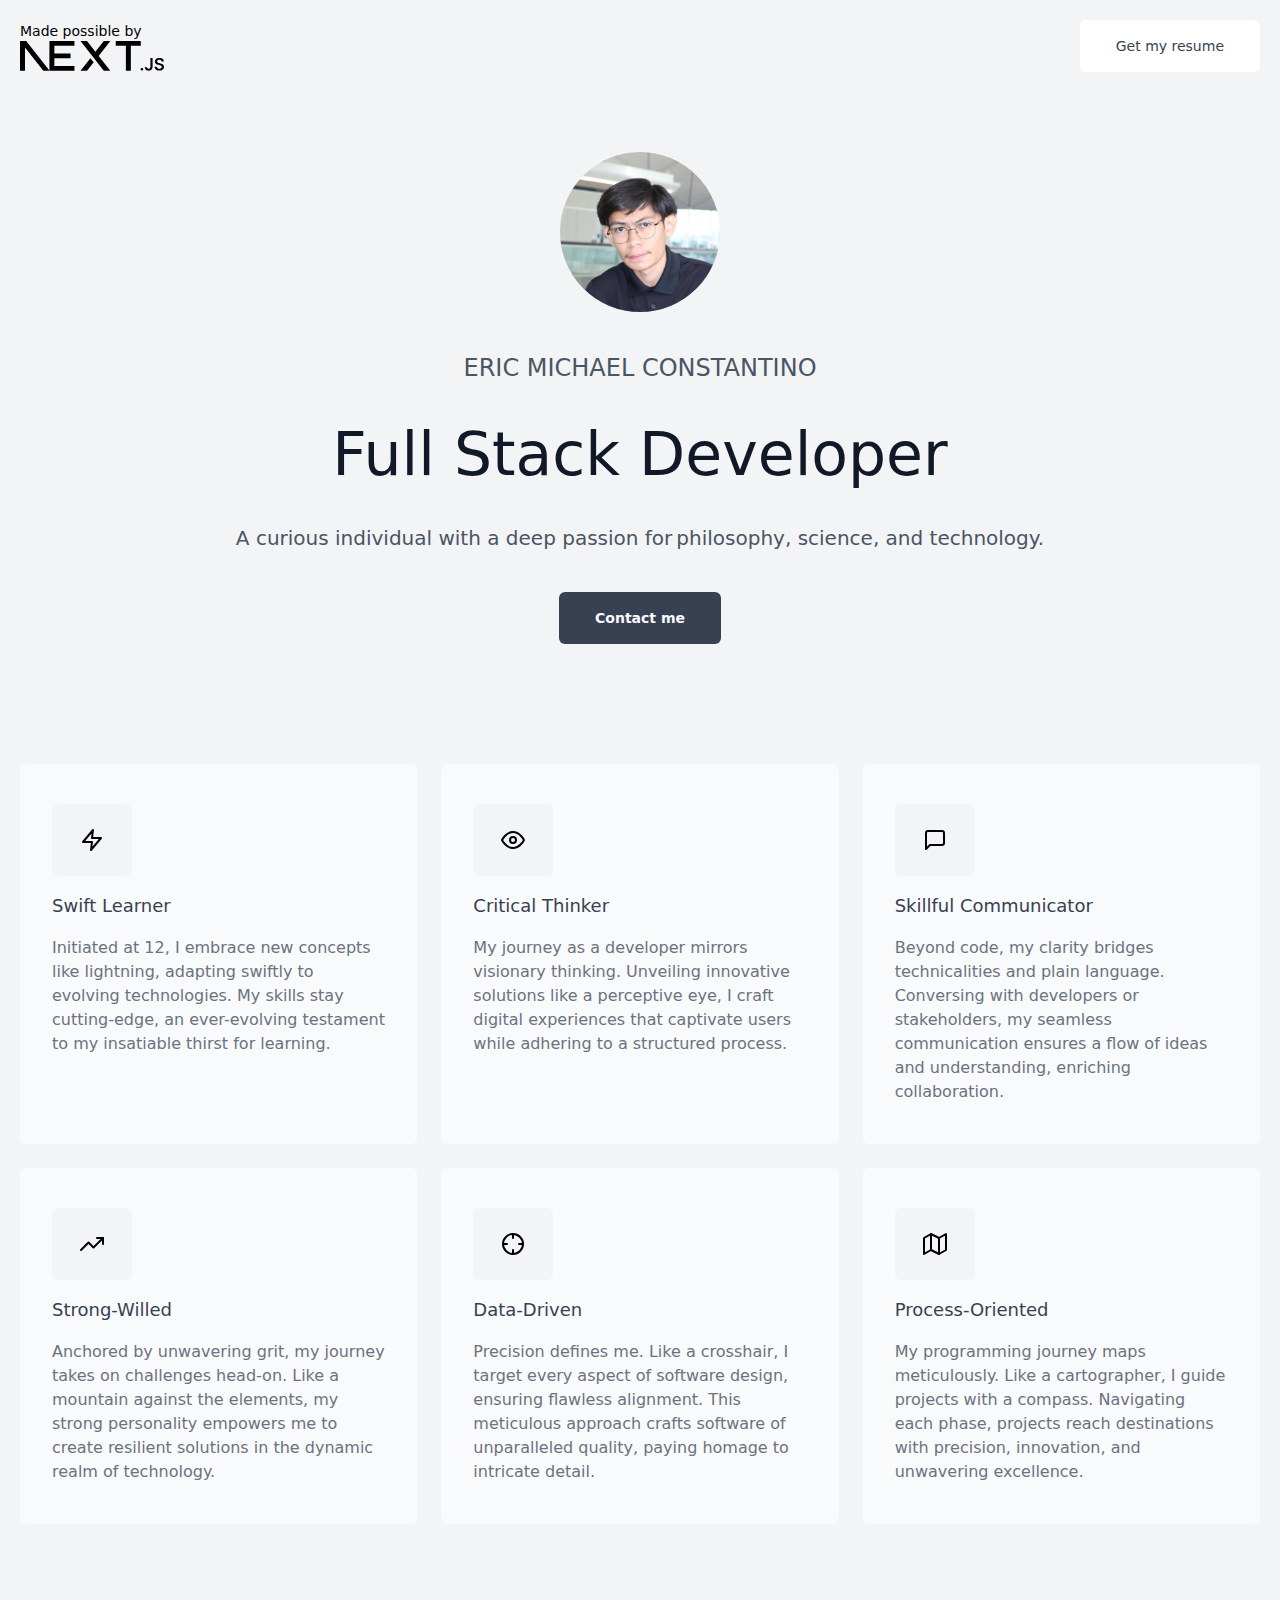
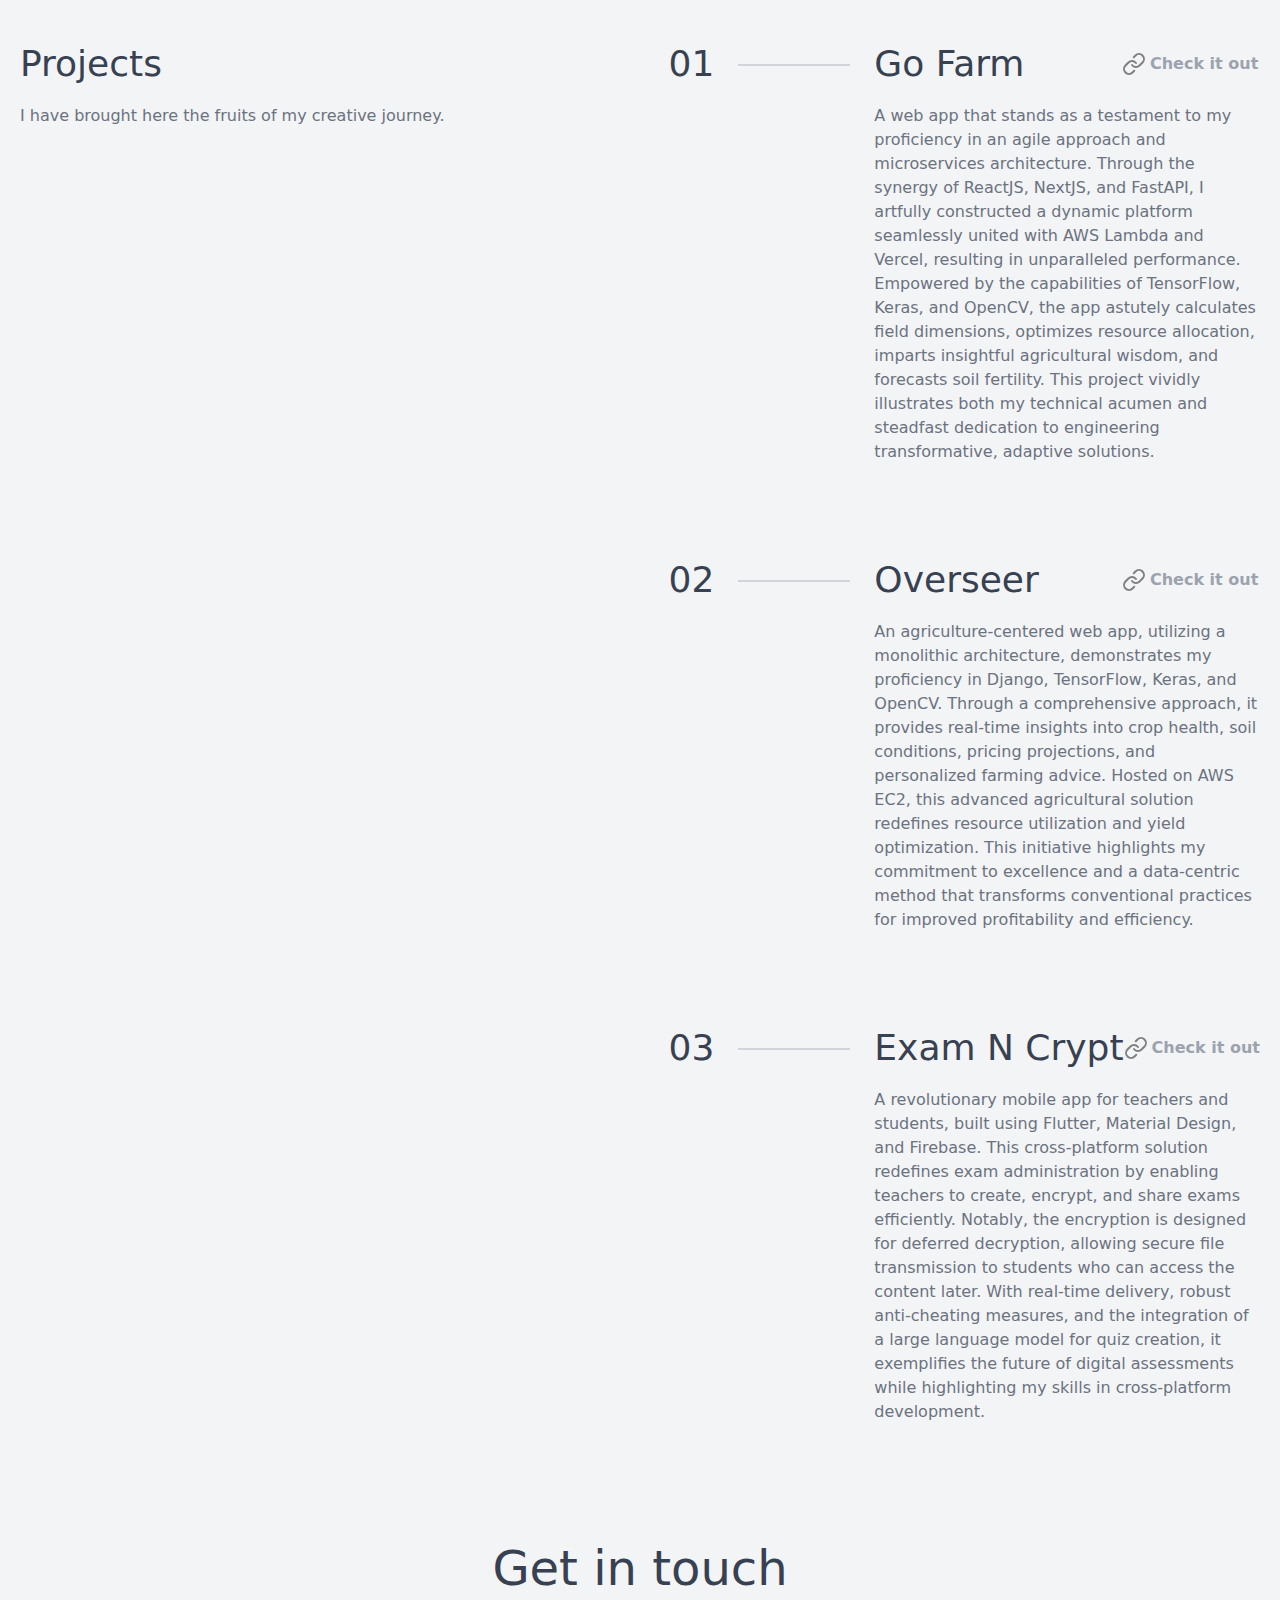
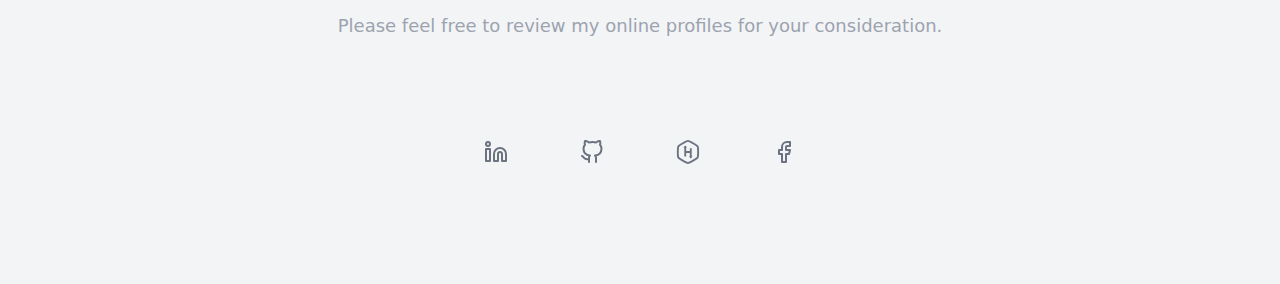
==== commit 4bcb1614: "Deploying to github-pages from @ aeuhim/portfolio@19b39c7831186480e7ef20b75a5bec236669dd02 🚀" ====
--- a/index.html
+++ b/index.html
@@ -1 +1 @@
-<!DOCTYPE html><html lang="en"><head><meta charSet="utf-8"/><link rel="preload" as="font" href="/_next/static/media/2aaf0723e720e8b9-s.p.woff2" crossorigin="" type="font/woff2"/><link rel="stylesheet" href="/_next/static/css/110a35ea7c81b899.css" data-precedence="next"/><link rel="preload" href="/_next/static/chunks/webpack-76fd8b39fe914c29.js" as="script"/><link rel="preload" href="/_next/static/chunks/fd9d1056-5fc0659828b82348.js" as="script"/><link rel="preload" href="/_next/static/chunks/596-dca21600ca7eea8c.js" as="script"/><link rel="preload" href="/_next/static/chunks/main-app-ed6946fb1633ca8a.js" as="script"/><link rel="preload" as="image" href="/vercel.svg" fetchPriority="high"/><link rel="preload" as="image" href="/next.svg" fetchPriority="high"/><title>Create Next App</title><meta name="description" content="Generated by create next app"/><meta name="viewport" content="width=device-width, initial-scale=1"/><link rel="icon" href="/favicon.ico" type="image/x-icon" sizes="any"/><meta name="next-size-adjust"/><script src="/_next/static/chunks/polyfills-78c92fac7aa8fdd8.js" noModule=""></script></head><body class="__className_20951f"><main class="flex min-h-screen flex-col items-center justify-between p-24"><div class="z-10 w-full max-w-5xl items-center justify-between font-mono text-sm lg:flex"><p class="fixed left-0 top-0 flex w-full justify-center border-b border-gray-300 bg-gradient-to-b from-zinc-200 pb-6 pt-8 backdrop-blur-2xl dark:border-neutral-800 dark:bg-zinc-800/30 dark:from-inherit lg:static lg:w-auto  lg:rounded-xl lg:border lg:bg-gray-200 lg:p-4 lg:dark:bg-zinc-800/30">Get started by editing <code class="font-mono font-bold">app/page.tsx</code></p><div class="fixed bottom-0 left-0 flex h-48 w-full items-end justify-center bg-gradient-to-t from-white via-white dark:from-black dark:via-black lg:static lg:h-auto lg:w-auto lg:bg-none"><a class="pointer-events-none flex place-items-center gap-2 p-8 lg:pointer-events-auto lg:p-0" href="https://vercel.com?utm_source=create-next-app&amp;utm_medium=appdir-template&amp;utm_campaign=create-next-app" target="_blank" rel="noopener noreferrer">By<!-- --> <img alt="Vercel Logo" fetchPriority="high" width="100" height="24" decoding="async" data-nimg="1" class="dark:invert" style="color:transparent" src="/vercel.svg"/></a></div></div><div class="relative flex place-items-center before:absolute before:h-[300px] before:w-[480px] before:-translate-x-1/2 before:rounded-full before:bg-gradient-radial before:from-white before:to-transparent before:blur-2xl before:content-[&#x27;&#x27;] after:absolute after:-z-20 after:h-[180px] after:w-[240px] after:translate-x-1/3 after:bg-gradient-conic after:from-sky-200 after:via-blue-200 after:blur-2xl after:content-[&#x27;&#x27;] before:dark:bg-gradient-to-br before:dark:from-transparent before:dark:to-blue-700 before:dark:opacity-10 after:dark:from-sky-900 after:dark:via-[#0141ff] after:dark:opacity-40 before:lg:h-[360px] z-[-1]"><img alt="Next.js Logo" fetchPriority="high" width="180" height="37" decoding="async" data-nimg="1" class="relative dark:drop-shadow-[0_0_0.3rem_#ffffff70] dark:invert" style="color:transparent" src="/next.svg"/></div><div class="mb-32 grid text-center lg:mb-0 lg:grid-cols-4 lg:text-left"><a href="https://nextjs.org/docs?utm_source=create-next-app&amp;utm_medium=appdir-template&amp;utm_campaign=create-next-app" class="group rounded-lg border border-transparent px-5 py-4 transition-colors hover:border-gray-300 hover:bg-gray-100 hover:dark:border-neutral-700 hover:dark:bg-neutral-800/30" target="_blank" rel="noopener noreferrer"><h2 class="mb-3 text-2xl font-semibold">Docs<!-- --> <span class="inline-block transition-transform group-hover:translate-x-1 motion-reduce:transform-none">-&gt;</span></h2><p class="m-0 max-w-[30ch] text-sm opacity-50">Find in-depth information about Next.js features and API.</p></a><a href="https://nextjs.org/learn?utm_source=create-next-app&amp;utm_medium=appdir-template-tw&amp;utm_campaign=create-next-app" class="group rounded-lg border border-transparent px-5 py-4 transition-colors hover:border-gray-300 hover:bg-gray-100 hover:dark:border-neutral-700 hover:dark:bg-neutral-800/30" target="_blank" rel="noopener noreferrer"><h2 class="mb-3 text-2xl font-semibold">Learn<!-- --> <span class="inline-block transition-transform group-hover:translate-x-1 motion-reduce:transform-none">-&gt;</span></h2><p class="m-0 max-w-[30ch] text-sm opacity-50">Learn about Next.js in an interactive course with quizzes!</p></a><a href="https://vercel.com/templates?framework=next.js&amp;utm_source=create-next-app&amp;utm_medium=appdir-template&amp;utm_campaign=create-next-app" class="group rounded-lg border border-transparent px-5 py-4 transition-colors hover:border-gray-300 hover:bg-gray-100 hover:dark:border-neutral-700 hover:dark:bg-neutral-800/30" target="_blank" rel="noopener noreferrer"><h2 class="mb-3 text-2xl font-semibold">Templates<!-- --> <span class="inline-block transition-transform group-hover:translate-x-1 motion-reduce:transform-none">-&gt;</span></h2><p class="m-0 max-w-[30ch] text-sm opacity-50">Explore the Next.js 13 playground.</p></a><a href="https://vercel.com/new?utm_source=create-next-app&amp;utm_medium=appdir-template&amp;utm_campaign=create-next-app" class="group rounded-lg border border-transparent px-5 py-4 transition-colors hover:border-gray-300 hover:bg-gray-100 hover:dark:border-neutral-700 hover:dark:bg-neutral-800/30" target="_blank" rel="noopener noreferrer"><h2 class="mb-3 text-2xl font-semibold">Deploy<!-- --> <span class="inline-block transition-transform group-hover:translate-x-1 motion-reduce:transform-none">-&gt;</span></h2><p class="m-0 max-w-[30ch] text-sm opacity-50">Instantly deploy your Next.js site to a shareable URL with Vercel.</p></a></div></main><script src="/_next/static/chunks/webpack-76fd8b39fe914c29.js" async=""></script><script src="/_next/static/chunks/fd9d1056-5fc0659828b82348.js" async=""></script><script src="/_next/static/chunks/596-dca21600ca7eea8c.js" async=""></script><script src="/_next/static/chunks/main-app-ed6946fb1633ca8a.js" async=""></script><script>(self.__next_f=self.__next_f||[]).push([0])</script><script>self.__next_f.push([1,"1:HL[\"/_next/static/media/2aaf0723e720e8b9-s.p.woff2\",{\"as\":\"font\",\"type\":\"font/woff2\"}]\n2:HL[\"/_next/static/css/110a35ea7c81b899.css\",{\"as\":\"style\"}]\n0:\"$L3\"\n"])</script><script>self.__next_f.push([1,"4:I{\"id\":7948,\"chunks\":[\"272:static/chunks/webpack-76fd8b39fe914c29.js\",\"971:static/chunks/fd9d1056-5fc0659828b82348.js\",\"596:static/chunks/596-dca21600ca7eea8c.js\"],\"name\":\"default\",\"async\":false}\n6:I{\"id\":6628,\"chunks\":[\"272:static/chunks/webpack-76fd8b39fe914c29.js\",\"971:static/chunks/fd9d1056-5fc0659828b82348.js\",\"596:static/chunks/596-dca21600ca7eea8c.js\"],\"name\":\"GlobalError\",\"async\":false}\n7:I{\"id\":7767,\"chunks\":[\"272:static/chunks/webpack-76fd8b39fe914c29.js\",\"971:static/chunks/fd9d1056-5fc0659828b8"])</script><script>self.__next_f.push([1,"2348.js\",\"596:static/chunks/596-dca21600ca7eea8c.js\"],\"name\":\"default\",\"async\":false}\n8:I{\"id\":7920,\"chunks\":[\"272:static/chunks/webpack-76fd8b39fe914c29.js\",\"971:static/chunks/fd9d1056-5fc0659828b82348.js\",\"596:static/chunks/596-dca21600ca7eea8c.js\"],\"name\":\"default\",\"async\":false}\n9:I{\"id\":3222,\"chunks\":[\"222:static/chunks/222-7a9a39e93637105b.js\",\"931:static/chunks/app/page-dde4341e3a6ede30.js\"],\"name\":\"Image\",\"async\":false}\n"])</script><script>self.__next_f.push([1,"3:[[[\"$\",\"link\",\"0\",{\"rel\":\"stylesheet\",\"href\":\"/_next/static/css/110a35ea7c81b899.css\",\"precedence\":\"next\"}]],[\"$\",\"$L4\",null,{\"buildId\":\"XOKNhBMTSpz11doraick5\",\"assetPrefix\":\"\",\"initialCanonicalUrl\":\"/\",\"initialTree\":[\"\",{\"children\":[\"__PAGE__\",{}]},\"$undefined\",\"$undefined\",true],\"initialHead\":\"$L5\",\"globalErrorComponent\":\"$6\",\"children\":[[\"$\",\"html\",null,{\"lang\":\"en\",\"children\":[\"$\",\"body\",null,{\"className\":\"__className_20951f\",\"children\":[\"$\",\"$L7\",null,{\"parallelRouterKey\":\"children\",\"segmentPath\":[\"children\"],\"error\":\"$undefined\",\"errorStyles\":\"$undefined\",\"loading\":\"$undefined\",\"loadingStyles\":\"$undefined\",\"hasLoading\":false,\"template\":[\"$\",\"$L8\",null,{}],\"templateStyles\":\"$undefined\",\"notFound\":\"$undefined\",\"notFoundStyles\":\"$undefined\",\"childProp\":{\"current\":[[\"$\",\"main\",null,{\"className\":\"flex min-h-screen flex-col items-center justify-between p-24\",\"children\":[[\"$\",\"div\",null,{\"className\":\"z-10 w-full max-w-5xl items-center justify-between font-mono text-sm lg:flex\",\"children\":[[\"$\",\"p\",null,{\"className\":\"fixed left-0 top-0 flex w-full justify-center border-b border-gray-300 bg-gradient-to-b from-zinc-200 pb-6 pt-8 backdrop-blur-2xl dark:border-neutral-800 dark:bg-zinc-800/30 dark:from-inherit lg:static lg:w-auto  lg:rounded-xl lg:border lg:bg-gray-200 lg:p-4 lg:dark:bg-zinc-800/30\",\"children\":[\"Get started by editing \",[\"$\",\"code\",null,{\"className\":\"font-mono font-bold\",\"children\":\"app/page.tsx\"}]]}],[\"$\",\"div\",null,{\"className\":\"fixed bottom-0 left-0 flex h-48 w-full items-end justify-center bg-gradient-to-t from-white via-white dark:from-black dark:via-black lg:static lg:h-auto lg:w-auto lg:bg-none\",\"children\":[\"$\",\"a\",null,{\"className\":\"pointer-events-none flex place-items-center gap-2 p-8 lg:pointer-events-auto lg:p-0\",\"href\":\"https://vercel.com?utm_source=create-next-app\u0026utm_medium=appdir-template\u0026utm_campaign=create-next-app\",\"target\":\"_blank\",\"rel\":\"noopener noreferrer\",\"children\":[\"By\",\" \",[\"$\",\"$L9\",null,{\"src\":\"/vercel.svg\",\"alt\":\"Vercel Logo\",\"className\":\"dark:invert\",\"width\":100,\"height\":24,\"priority\":true}]]}]}]]}],[\"$\",\"div\",null,{\"className\":\"relative flex place-items-center before:absolute before:h-[300px] before:w-[480px] before:-translate-x-1/2 before:rounded-full before:bg-gradient-radial before:from-white before:to-transparent before:blur-2xl before:content-[''] after:absolute after:-z-20 after:h-[180px] after:w-[240px] after:translate-x-1/3 after:bg-gradient-conic after:from-sky-200 after:via-blue-200 after:blur-2xl after:content-[''] before:dark:bg-gradient-to-br before:dark:from-transparent before:dark:to-blue-700 before:dark:opacity-10 after:dark:from-sky-900 after:dark:via-[#0141ff] after:dark:opacity-40 before:lg:h-[360px] z-[-1]\",\"children\":[\"$\",\"$L9\",null,{\"className\":\"relative dark:drop-shadow-[0_0_0.3rem_#ffffff70] dark:invert\",\"src\":\"/next.svg\",\"alt\":\"Next.js Logo\",\"width\":180,\"height\":37,\"priority\":true}]}],[\"$\",\"div\",null,{\"className\":\"mb-32 grid text-center lg:mb-0 lg:grid-cols-4 lg:text-left\",\"children\":[[\"$\",\"a\",null,{\"href\":\"https://nextjs.org/docs?utm_source=create-next-app\u0026utm_medium=appdir-template\u0026utm_campaign=create-next-app\",\"className\":\"group rounded-lg border border-transparent px-5 py-4 transition-colors hover:border-gray-300 hover:bg-gray-100 hover:dark:border-neutral-700 hover:dark:bg-neutral-800/30\",\"target\":\"_blank\",\"rel\":\"noopener noreferrer\",\"children\":[[\"$\",\"h2\",null,{\"className\":\"mb-3 text-2xl font-semibold\",\"children\":[\"Docs\",\" \",[\"$\",\"span\",null,{\"className\":\"inline-block transition-transform group-hover:translate-x-1 motion-reduce:transform-none\",\"children\":\"-\u003e\"}]]}],[\"$\",\"p\",null,{\"className\":\"m-0 max-w-[30ch] text-sm opacity-50\",\"children\":\"Find in-depth information about Next.js features and API.\"}]]}],[\"$\",\"a\",null,{\"href\":\"https://nextjs.org/learn?utm_source=create-next-app\u0026utm_medium=appdir-template-tw\u0026utm_campaign=create-next-app\",\"className\":\"group rounded-lg border border-transparent px-5 py-4 transition-colors hover:border-gray-300 hover:bg-gray-100 hover:dark:border-neutral-700 hover:dark:bg-neutral-800/30\",\"target\":\"_blank\",\"rel\":\"noopener noreferrer\",\"children\":[[\"$\",\"h2\",null,{\"className\":\"mb-3 text-2xl font-semibold\",\"children\":[\"Learn\",\" \",[\"$\",\"span\",null,{\"className\":\"inline-block transition-transform group-hover:translate-x-1 motion-reduce:transform-none\",\"children\":\"-\u003e\"}]]}],[\"$\",\"p\",null,{\"className\":\"m-0 max-w-[30ch] text-sm opacity-50\",\"children\":\"Learn about Next.js in an interactive course with quizzes!\"}]]}],[\"$\",\"a\",null,{\"href\":\"https://vercel.com/templates?framework=next.js\u0026utm_source=create-next-app\u0026utm_medium=appdir-template\u0026utm_campaign=create-next-app\",\"className\":\"group rounded-lg border border-transparent px-5 py-4 transition-colors hover:border-gray-300 hover:bg-gray-100 hover:dark:border-neutral-700 hover:dark:bg-neutral-800/30\",\"target\":\"_blank\",\"rel\":\"noopener noreferrer\",\"children\":[[\"$\",\"h2\",null,{\"className\":\"mb-3 text-2xl font-semibold\",\"children\":[\"Templates\",\" \",[\"$\",\"span\",null,{\"className\":\"inline-block transition-transform group-hover:translate-x-1 motion-reduce:transform-none\",\"children\":\"-\u003e\"}]]}],[\"$\",\"p\",null,{\"className\":\"m-0 max-w-[30ch] text-sm opacity-50\",\"children\":\"Explore the Next.js 13 playground.\"}]]}],[\"$\",\"a\",null,{\"href\":\"https://vercel.com/new?utm_source=create-next-app\u0026utm_medium=appdir-template\u0026utm_campaign=create-next-app\",\"className\":\"group rounded-lg border border-transparent px-5 py-4 transition-colors hover:border-gray-300 hover:bg-gray-100 hover:dark:border-neutral-700 hover:dark:bg-neutral-800/30\",\"target\":\"_blank\",\"rel\":\"noopener noreferrer\",\"children\":[[\"$\",\"h2\",null,{\"className\":\"mb-3 text-2xl font-semibold\",\"children\":[\"Deploy\",\" \",[\"$\",\"span\",null,{\"className\":\"inline-block transition-transform group-hover:translate-x-1 motion-reduce:transform-none\",\"children\":\"-\u003e\"}]]}],[\"$\",\"p\",null,{\"className\":\"m-0 max-w-[30ch] text-sm opacity-50\",\"children\":\"Instantly deploy your Next.js site to a shareable URL with Vercel.\"}]]}]]}]]}],null],\"segment\":\"__PAGE__\"},\"styles\":[]}]}]}],null]}]]\n"])</script><script>self.__next_f.push([1,"5:[[\"$\",\"meta\",\"0\",{\"charSet\":\"utf-8\"}],[\"$\",\"title\",\"1\",{\"children\":\"Create Next App\"}],[\"$\",\"meta\",\"2\",{\"name\":\"description\",\"content\":\"Generated by create next app\"}],[\"$\",\"meta\",\"3\",{\"name\":\"viewport\",\"content\":\"width=device-width, initial-scale=1\"}],[\"$\",\"link\",\"4\",{\"rel\":\"icon\",\"href\":\"/favicon.ico\",\"type\":\"image/x-icon\",\"sizes\":\"any\"}],[\"$\",\"meta\",\"5\",{\"name\":\"next-size-adjust\"}]]\n"])</script></body></html>+<!DOCTYPE html><html lang="en"><head><meta charSet="utf-8"/><link rel="stylesheet" href="/_next/static/css/5b95766098268c30.css" data-precedence="next"/><link rel="preload" href="/_next/static/chunks/webpack-2dcb254f2a887031.js" as="script"/><link rel="preload" href="/_next/static/chunks/fd9d1056-5fc0659828b82348.js" as="script"/><link rel="preload" href="/_next/static/chunks/596-dca21600ca7eea8c.js" as="script"/><link rel="preload" href="/_next/static/chunks/main-app-575310acd8ce44b5.js" as="script"/><title>Aeuhim</title><meta name="description" content="A curious individual with a deep passion for philosophy, science, and technology."/><meta name="viewport" content="width=device-width, initial-scale=1"/><link rel="icon" href="/favicon.ico" type="image/x-icon" sizes="any"/><script src="/_next/static/chunks/polyfills-78c92fac7aa8fdd8.js" noModule=""></script></head><body><main class="bg-gray-100"><section class="py-5"><div class="container max-w-screen-xl mx-auto px-5"><nav class="flex items-center justify-between mb-28 md:mb-20"><div><p class="text-xs md:text-sm">Made possible by</p><img src="../next.svg" alt="Next.js Logo" class="w-32 md:w-36"/></div><a href="../resume-eric-michael-constantino.pdf" target="blank_"><button class="px-7 py-3 md:px-9 md:py-4 bg-white font-medium text-gray-700 text-sm rounded-md hover:bg-gray-700 hover:text-white transition ease-linear duration-500">Get my resume</button></a></nav><div class="text-center mb-28 md:mb-20"><div class="flex justify-center mb-10"><img src="../profile-picture.jpg" alt="Profile Picture" class="w-32 md:w-40 rounded-full"/></div><h6 class="font-medium text-gray-600 text-lg md:text-2xl uppercase mb-10">Eric Michael Constantino</h6><h1 class="font-normal text-gray-900 text-4xl md:text-6xl leading-none mb-10">Full Stack Developer</h1><div class="flex place-content-center flex-col md:flex-row mb-10"><p class="font-normal text-gray-600 text-sm md:text-xl md:mr-1">A curious individual with a deep passion for</p><p class="font-normal text-gray-600 text-sm md:text-xl">philosophy, science, and technology.</p></div><a href="mailto:ericmichaelbedanaconstantino@gmail.com" target="blank_"><button class="px-7 py-3 md:px-9 md:py-4 font-medium md:font-semibold bg-gray-700 text-gray-50 text-sm rounded-md hover:bg-gray-50 hover:text-gray-700 transition ease-linear duration-500">Contact me</button></a></div></div></section><section class="py-5"><div class="container max-w-screen-xl mx-auto px-5"><div class="grid grid-cols-1 sm:grid-cols-2 lg:grid-cols-3 gap-6 mb-28 md:mb-20"><div class="bg-gray-50 px-8 py-10 rounded-md"><div class="w-20 py-6 flex justify-center bg-gray-100 rounded-md mb-4"><img src="../zap.svg" alt="Zap Icon"/></div><h4 class="font-medium text-gray-700 text-lg mb-4">Swift Learner</h4><p class="font-normal text-gray-500 text-md">Initiated at 12, I embrace new concepts like lightning, adapting swiftly to evolving technologies. My skills stay cutting-edge, an ever-evolving testament to my insatiable thirst for learning.</p></div><div class="bg-gray-50 px-8 py-10 rounded-md"><div class="w-20 py-6 flex justify-center bg-gray-100 rounded-md mb-4"><img src="../eye.svg" alt="Eye Icon"/></div><h4 class="font-medium text-gray-700 text-lg mb-4">Critical Thinker</h4><p class="font-normal text-gray-500 text-md">My journey as a developer mirrors visionary thinking. Unveiling innovative solutions like a perceptive eye, I craft digital experiences that captivate users while adhering to a structured process.</p></div><div class="bg-gray-50 px-8 py-10 rounded-md"><div class="w-20 py-6 flex justify-center bg-gray-100 rounded-md mb-4"><img src="../message-square.svg" alt="Message Square Icon"/></div><h4 class="font-medium text-gray-700 text-lg mb-4">Skillful Communicator</h4><p class="font-normal text-gray-500 text-md">Beyond code, my clarity bridges technicalities and plain language. Conversing with developers or stakeholders, my seamless communication ensures a flow of ideas and understanding, enriching collaboration.</p></div><div class="bg-gray-50 px-8 py-10 rounded-md"><div class="w-20 py-6 flex justify-center bg-gray-100 rounded-md mb-4"><img src="../trending-up.svg" alt="Trending Up Icon"/></div><h4 class="font-medium text-gray-700 text-lg mb-4">Strong-Willed</h4><p class="font-normal text-gray-500 text-md">Anchored by unwavering grit, my journey takes on challenges head-on. Like a mountain against the elements, my strong personality empowers me to create resilient solutions in the dynamic realm of technology.</p></div><div class="bg-gray-50 px-8 py-10 rounded-md"><div class="w-20 py-6 flex justify-center bg-gray-100 rounded-md mb-4"><img src="../crosshair.svg" alt="Crosshair Icon"/></div><h4 class="font-medium text-gray-700 text-lg mb-4">Data-Driven</h4><p class="font-normal text-gray-500 text-md">Precision defines me. Like a crosshair, I target every aspect of software design, ensuring flawless alignment. This meticulous approach crafts software of unparalleled quality, paying homage to intricate detail.</p></div><div class="bg-gray-50 px-8 py-10 rounded-md"><div class="w-20 py-6 flex justify-center bg-gray-100 rounded-md mb-4"><img src="../map.svg" alt="Map Icon"/></div><h4 class="font-medium text-gray-700 text-lg mb-4">Process-Oriented</h4><p class="font-normal text-gray-500 text-md">My programming journey maps meticulously. Like a cartographer, I guide projects with a compass. Navigating each phase, projects reach destinations with precision, innovation, and unwavering excellence.</p></div></div></div></section><section class="py-5"><div class="container max-w-screen-xl mx-auto px-5"><div class="flex flex-col xl:flex-row justify-between mb-28 md:mb-20"><div class="mb-10 xl:mb-0"><h1 class="font-medium text-gray-700 text-3xl md:text-4xl mb-5">Projects</h1><p class="font-normal text-gray-500 text-xs md:text-base">I have brought here the fruits of my creative journey.</p></div><div class="space-y-24"><div class="flex space-x-6"><h1 class="font-normal text-gray-700 text-3xl md:text-4xl">01</h1><span class="w-28 h-0.5 bg-gray-300 mt-5"></span><div><div class="flex flex-col sm:flex-row mb-5"><h1 class="font-normal text-gray-700 text-3xl md:text-4xl sm:mr-auto">Go Farm</h1><a href="https://gofarm.today" target="blank_" class="flex flex-row sm:self-center group"><img src="../link.svg" alt="Link Icon" class="mr-1 contrast-0 group-hover:contrast-50"/><p class="font-semibold text-gray-400 group-hover:text-gray-500">Check it out</p></a></div><p class="font-normal text-gray-500 text-sm md:text-base max-w-screen-sm xl:w-96">A web app that stands as a testament to my proficiency in an agile approach and microservices architecture. Through the synergy of ReactJS, NextJS, and FastAPI, I artfully constructed a dynamic platform seamlessly united with AWS Lambda and Vercel, resulting in unparalleled performance. Empowered by the capabilities of TensorFlow, Keras, and OpenCV, the app astutely calculates field dimensions, optimizes resource allocation, imparts insightful agricultural wisdom, and forecasts soil fertility. This project vividly illustrates both my technical acumen and steadfast dedication to engineering transformative, adaptive solutions.</p></div></div><div class="flex space-x-6"><h1 class="font-normal text-gray-700 text-3xl md:text-4xl">02</h1><span class="w-28 h-0.5 bg-gray-300 mt-5"></span><div><div class="flex flex-col sm:flex-row mb-5"><h1 class="font-normal text-gray-700 text-3xl md:text-4xl sm:mr-auto">Overseer</h1><a href="https://overseer.gofarm.today" target="blank_" class="flex flex-row sm:self-center group"><img src="../link.svg" alt="Link Icon" class="mr-1 contrast-0 group-hover:contrast-50"/><p class="font-semibold text-gray-400 group-hover:text-gray-500">Check it out</p></a></div><p class="font-normal text-gray-500 text-sm md:text-base max-w-screen-sm xl:w-96">An agriculture-centered web app, utilizing a monolithic architecture, demonstrates my proficiency in Django, TensorFlow, Keras, and OpenCV. Through a comprehensive approach, it provides real-time insights into crop health, soil conditions, pricing projections, and personalized farming advice. Hosted on AWS EC2, this advanced agricultural solution redefines resource utilization and yield optimization. This initiative highlights my commitment to excellence and a data-centric method that transforms conventional practices for improved profitability and efficiency.</p></div></div><div class="flex space-x-6"><h1 class="font-normal text-gray-700 text-3xl md:text-4xl">03</h1><span class="w-28 h-0.5 bg-gray-300 mt-5"></span><div><div class="flex flex-col sm:flex-row mb-5"><h1 class="font-normal text-gray-700 text-3xl md:text-4xl sm:mr-auto">Exam N Crypt</h1><a href="https://play.google.com/store/apps/details?id=dev.aeuhim.examncrypt" target="blank_" class="flex flex-row sm:self-center group"><img src="../link.svg" alt="Link Icon" class="mr-1 contrast-0 group-hover:contrast-50"/><p class="font-semibold text-gray-400 group-hover:text-gray-500">Check it out</p></a></div><p class="font-normal text-gray-500 text-sm md:text-base max-w-screen-sm xl:w-96">A revolutionary mobile app for teachers and students, built using Flutter, Material Design, and Firebase. This cross-platform solution redefines exam administration by enabling teachers to create, encrypt, and share exams efficiently. Notably, the encryption is designed for deferred decryption, allowing secure file transmission to students who can access the content later. With real-time delivery, robust anti-cheating measures, and the integration of a large language model for quiz creation, it exemplifies the future of digital assessments while highlighting my skills in cross-platform development.</p></div></div></div></div></div></section><footer class="py-5"><div class="container max-w-screen-xl mx-auto px-5"><div class="text-center mb-28 md:mb-20"><h1 class="font-medium text-gray-700 text-4xl md:text-5xl mb-5">Get in touch</h1><p class="font-normal text-gray-400 text-md md:text-lg mb-20">Please feel free to review my online profiles for your consideration.</p><div class="flex items-center justify-center space-x-8"><div class="group"><a href="https://linkedin.com/in/aeuhim" target="blank_" class="w-16 h-16 flex items-center justify-center rounded-full group-hover:bg-gray-200 transition ease-in-out duration-500"><svg xmlns="http://www.w3.org/2000/svg" width="24" height="24" viewBox="0 0 24 24" fill="none" stroke="currentColor" stroke-width="2" stroke-linecap="round" stroke-linejoin="round" class="text-gray-500 group-hover:text-gray-700 transition ease-in-out duration-500"><path d="M16 8a6 6 0 0 1 6 6v7h-4v-7a2 2 0 0 0-2-2 2 2 0 0 0-2 2v7h-4v-7a6 6 0 0 1 6-6z"></path><rect x="2" y="9" width="4" height="12"></rect><circle cx="4" cy="4" r="2"></circle></svg></a></div><div class="group"><a href="https://github.com/aeuhim" target="blank_" class="w-16 h-16 flex items-center justify-center rounded-full group-hover:bg-gray-200 transition ease-in-out duration-500"><svg xmlns="http://www.w3.org/2000/svg" width="24" height="24" viewBox="0 0 24 24" fill="none" stroke="currentColor" stroke-width="2" stroke-linecap="round" stroke-linejoin="round" class="text-gray-500 group-hover:text-gray-700 transition ease-in-out duration-500"><path d="M9 19c-5 1.5-5-2.5-7-3m14 6v-3.87a3.37 3.37 0 0 0-.94-2.61c3.14-.35 6.44-1.54 6.44-7A5.44 5.44 0 0 0 20 4.77 5.07 5.07 0 0 0 19.91 1S18.73.65 16 2.48a13.38 13.38 0 0 0-7 0C6.27.65 5.09 1 5.09 1A5.07 5.07 0 0 0 5 4.77a5.44 5.44 0 0 0-1.5 3.78c0 5.42 3.3 6.61 6.44 7A3.37 3.37 0 0 0 9 18.13V22"></path></svg></a></div><div class="group"><a href="https://hackerrank.com/aeuhim" target="blank_" class="w-16 h-16 flex items-center justify-center rounded-full group-hover:bg-gray-200 transition ease-in-out duration-500"><svg xmlns="http://www.w3.org/2000/svg" width="24" height="24" viewBox="0 0 512 512" fill="currentColor" stroke="currentColor" class="text-gray-500 group-hover:text-gray-700 transition ease-in-out duration-500"><path d="M256,0C221,0,49.9,98.1,32.6,128.1c-17.3,30-17.3,226,0,255.9C50,413.9,221.1,512,256,512c34.7,0,205.9-98.1,223.3-128c17.5-30,17.5-226.2,0-256.1v0C461.7,98,290.6,0,256,0z M255.9,39.6c33.4,7,165.8,82.8,189,108.3c10.6,32.3,10.6,183.8,0,216.2c-23,25.4-155.6,101.4-189,108.3C222.5,465.5,90,389.6,67,364.1c-10.5-32.5-10.5-183.8,0-216.2C90,122.4,222.5,46.5,255.9,39.6zM196.9,118.2l-39.4,39.4h19.7v196.9h39.4v-78.8h78.8v78.8h-19.7l39.4,39.4l39.4-39.4h-19.7V177.2h-39.4v59.1h-78.8v-78.8h19.7L196.9,118.2z"></path></svg></a></div><div class="group"><a href="https://facebook.com/aeuhim" target="blank_" class="w-16 h-16 flex items-center justify-center rounded-full group-hover:bg-gray-200 transition ease-in-out duration-500"><svg xmlns="http://www.w3.org/2000/svg" width="24" height="24" viewBox="0 0 24 24" fill="none" stroke="currentColor" stroke-width="2" stroke-linecap="round" stroke-linejoin="round" class="text-gray-500 group-hover:text-gray-700 transition ease-in-out duration-500"><path d="M18 2h-3a5 5 0 0 0-5 5v3H7v4h3v8h4v-8h3l1-4h-4V7a1 1 0 0 1 1-1h3z"></path></svg></a></div></div></div></div></footer></main><script src="/_next/static/chunks/webpack-2dcb254f2a887031.js" async=""></script><script src="/_next/static/chunks/fd9d1056-5fc0659828b82348.js" async=""></script><script src="/_next/static/chunks/596-dca21600ca7eea8c.js" async=""></script><script src="/_next/static/chunks/main-app-575310acd8ce44b5.js" async=""></script><script>(self.__next_f=self.__next_f||[]).push([0])</script><script>self.__next_f.push([1,"1:HL[\"/_next/static/css/5b95766098268c30.css\",{\"as\":\"style\"}]\n0:\"$L2\"\n"])</script><script>self.__next_f.push([1,"3:I{\"id\":7948,\"chunks\":[\"272:static/chunks/webpack-2dcb254f2a887031.js\",\"971:static/chunks/fd9d1056-5fc0659828b82348.js\",\"596:static/chunks/596-dca21600ca7eea8c.js\"],\"name\":\"default\",\"async\":false}\n5:I{\"id\":6628,\"chunks\":[\"272:static/chunks/webpack-2dcb254f2a887031.js\",\"971:static/chunks/fd9d1056-5fc0659828b82348.js\",\"596:static/chunks/596-dca21600ca7eea8c.js\"],\"name\":\"GlobalError\",\"async\":false}\n6:I{\"id\":7767,\"chunks\":[\"272:static/chunks/webpack-2dcb254f2a887031.js\",\"971:static/chunks/fd9d1056-5fc0659828b8"])</script><script>self.__next_f.push([1,"2348.js\",\"596:static/chunks/596-dca21600ca7eea8c.js\"],\"name\":\"default\",\"async\":false}\n7:I{\"id\":7920,\"chunks\":[\"272:static/chunks/webpack-2dcb254f2a887031.js\",\"971:static/chunks/fd9d1056-5fc0659828b82348.js\",\"596:static/chunks/596-dca21600ca7eea8c.js\"],\"name\":\"default\",\"async\":false}\n"])</script><script>self.__next_f.push([1,"2:[[[\"$\",\"link\",\"0\",{\"rel\":\"stylesheet\",\"href\":\"/_next/static/css/5b95766098268c30.css\",\"precedence\":\"next\"}]],[\"$\",\"$L3\",null,{\"buildId\":\"3vMSmAbVEsgBOJwagfshQ\",\"assetPrefix\":\"\",\"initialCanonicalUrl\":\"/\",\"initialTree\":[\"\",{\"children\":[\"__PAGE__\",{}]},\"$undefined\",\"$undefined\",true],\"initialHead\":\"$L4\",\"globalErrorComponent\":\"$5\",\"children\":[[\"$\",\"html\",null,{\"lang\":\"en\",\"children\":[\"$\",\"body\",null,{\"children\":[\"$\",\"$L6\",null,{\"parallelRouterKey\":\"children\",\"segmentPath\":[\"children\"],\"error\":\"$undefined\",\"errorStyles\":\"$undefined\",\"loading\":\"$undefined\",\"loadingStyles\":\"$undefined\",\"hasLoading\":false,\"template\":[\"$\",\"$L7\",null,{}],\"templateStyles\":\"$undefined\",\"notFound\":\"$undefined\",\"notFoundStyles\":\"$undefined\",\"childProp\":{\"current\":[[\"$\",\"main\",null,{\"className\":\"bg-gray-100\",\"children\":[[\"$\",\"section\",null,{\"className\":\"py-5\",\"children\":[\"$\",\"div\",null,{\"className\":\"container max-w-screen-xl mx-auto px-5\",\"children\":[[\"$\",\"nav\",null,{\"className\":\"flex items-center justify-between mb-28 md:mb-20\",\"children\":[[\"$\",\"div\",null,{\"children\":[[\"$\",\"p\",null,{\"className\":\"text-xs md:text-sm\",\"children\":\"Made possible by\"}],[\"$\",\"img\",null,{\"src\":\"../next.svg\",\"alt\":\"Next.js Logo\",\"className\":\"w-32 md:w-36\"}]]}],[\"$\",\"a\",null,{\"href\":\"../resume-eric-michael-constantino.pdf\",\"target\":\"blank_\",\"children\":[\"$\",\"button\",null,{\"className\":\"px-7 py-3 md:px-9 md:py-4 bg-white font-medium text-gray-700 text-sm rounded-md hover:bg-gray-700 hover:text-white transition ease-linear duration-500\",\"children\":\"Get my resume\"}]}]]}],[\"$\",\"div\",null,{\"className\":\"text-center mb-28 md:mb-20\",\"children\":[[\"$\",\"div\",null,{\"className\":\"flex justify-center mb-10\",\"children\":[\"$\",\"img\",null,{\"src\":\"../profile-picture.jpg\",\"alt\":\"Profile Picture\",\"className\":\"w-32 md:w-40 rounded-full\"}]}],[\"$\",\"h6\",null,{\"className\":\"font-medium text-gray-600 text-lg md:text-2xl uppercase mb-10\",\"children\":\"Eric Michael Constantino\"}],[\"$\",\"h1\",null,{\"className\":\"font-normal text-gray-900 text-4xl md:text-6xl leading-none mb-10\",\"children\":\"Full Stack Developer\"}],[\"$\",\"div\",null,{\"className\":\"flex place-content-center flex-col md:flex-row mb-10\",\"children\":[[\"$\",\"p\",null,{\"className\":\"font-normal text-gray-600 text-sm md:text-xl md:mr-1\",\"children\":\"A curious individual with a deep passion for\"}],[\"$\",\"p\",null,{\"className\":\"font-normal text-gray-600 text-sm md:text-xl\",\"children\":\"philosophy, science, and technology.\"}]]}],[\"$\",\"a\",null,{\"href\":\"mailto:ericmichaelbedanaconstantino@gmail.com\",\"target\":\"blank_\",\"children\":[\"$\",\"button\",null,{\"className\":\"px-7 py-3 md:px-9 md:py-4 font-medium md:font-semibold bg-gray-700 text-gray-50 text-sm rounded-md hover:bg-gray-50 hover:text-gray-700 transition ease-linear duration-500\",\"children\":\"Contact me\"}]}]]}]]}]}],[\"$\",\"section\",null,{\"className\":\"py-5\",\"children\":[\"$\",\"div\",null,{\"className\":\"container max-w-screen-xl mx-auto px-5\",\"children\":[\"$\",\"div\",null,{\"className\":\"grid grid-cols-1 sm:grid-cols-2 lg:grid-cols-3 gap-6 mb-28 md:mb-20\",\"children\":[[\"$\",\"div\",null,{\"className\":\"bg-gray-50 px-8 py-10 rounded-md\",\"children\":[[\"$\",\"div\",null,{\"className\":\"w-20 py-6 flex justify-center bg-gray-100 rounded-md mb-4\",\"children\":[\"$\",\"img\",null,{\"src\":\"../zap.svg\",\"alt\":\"Zap Icon\"}]}],[\"$\",\"h4\",null,{\"className\":\"font-medium text-gray-700 text-lg mb-4\",\"children\":\"Swift Learner\"}],[\"$\",\"p\",null,{\"className\":\"font-normal text-gray-500 text-md\",\"children\":\"Initiated at 12, I embrace new concepts like lightning, adapting swiftly to evolving technologies. My skills stay cutting-edge, an ever-evolving testament to my insatiable thirst for learning.\"}]]}],[\"$\",\"div\",null,{\"className\":\"bg-gray-50 px-8 py-10 rounded-md\",\"children\":[[\"$\",\"div\",null,{\"className\":\"w-20 py-6 flex justify-center bg-gray-100 rounded-md mb-4\",\"children\":[\"$\",\"img\",null,{\"src\":\"../eye.svg\",\"alt\":\"Eye Icon\"}]}],[\"$\",\"h4\",null,{\"className\":\"font-medium text-gray-700 text-lg mb-4\",\"children\":\"Critical Thinker\"}],[\"$\",\"p\",null,{\"className\":\"font-normal text-gray-500 text-md\",\"children\":\"My journey as a developer mirrors visionary thinking. Unveiling innovative solutions like a perceptive eye, I craft digital experiences that captivate users while adhering to a structured process.\"}]]}],[\"$\",\"div\",null,{\"className\":\"bg-gray-50 px-8 py-10 rounded-md\",\"children\":[[\"$\",\"div\",null,{\"className\":\"w-20 py-6 flex justify-center bg-gray-100 rounded-md mb-4\",\"children\":[\"$\",\"img\",null,{\"src\":\"../message-square.svg\",\"alt\":\"Message Square Icon\"}]}],[\"$\",\"h4\",null,{\"className\":\"font-medium text-gray-700 text-lg mb-4\",\"children\":\"Skillful Communicator\"}],[\"$\",\"p\",null,{\"className\":\"font-normal text-gray-500 text-md\",\"children\":\"Beyond code, my clarity bridges technicalities and plain language. Conversing with developers or stakeholders, my seamless communication ensures a flow of ideas and understanding, enriching collaboration.\"}]]}],[\"$\",\"div\",null,{\"className\":\"bg-gray-50 px-8 py-10 rounded-md\",\"children\":[[\"$\",\"div\",null,{\"className\":\"w-20 py-6 flex justify-center bg-gray-100 rounded-md mb-4\",\"children\":[\"$\",\"img\",null,{\"src\":\"../trending-up.svg\",\"alt\":\"Trending Up Icon\"}]}],[\"$\",\"h4\",null,{\"className\":\"font-medium text-gray-700 text-lg mb-4\",\"children\":\"Strong-Willed\"}],[\"$\",\"p\",null,{\"className\":\"font-normal text-gray-500 text-md\",\"children\":\"Anchored by unwavering grit, my journey takes on challenges head-on. Like a mountain against the elements, my strong personality empowers me to create resilient solutions in the dynamic realm of technology.\"}]]}],[\"$\",\"div\",null,{\"className\":\"bg-gray-50 px-8 py-10 rounded-md\",\"children\":[[\"$\",\"div\",null,{\"className\":\"w-20 py-6 flex justify-center bg-gray-100 rounded-md mb-4\",\"children\":[\"$\",\"img\",null,{\"src\":\"../crosshair.svg\",\"alt\":\"Crosshair Icon\"}]}],[\"$\",\"h4\",null,{\"className\":\"font-medium text-gray-700 text-lg mb-4\",\"children\":\"Data-Driven\"}],[\"$\",\"p\",null,{\"className\":\"font-normal text-gray-500 text-md\",\"children\":\"Precision defines me. Like a crosshair, I target every aspect of software design, ensuring flawless alignment. This meticulous approach crafts software of unparalleled quality, paying homage to intricate detail.\"}]]}],[\"$\",\"div\",null,{\"className\":\"bg-gray-50 px-8 py-10 rounded-md\",\"children\":[[\"$\",\"div\",null,{\"className\":\"w-20 py-6 flex justify-center bg-gray-100 rounded-md mb-4\",\"children\":[\"$\",\"img\",null,{\"src\":\"../map.svg\",\"alt\":\"Map Icon\"}]}],[\"$\",\"h4\",null,{\"className\":\"font-medium text-gray-700 text-lg mb-4\",\"children\":\"Process-Oriented\"}],[\"$\",\"p\",null,{\"className\":\"font-normal text-gray-500 text-md\",\"children\":\"My programming journey maps meticulously. Like a cartographer, I guide projects with a compass. Navigating each phase, projects reach destinations with precision, innovation, and unwavering excellence.\"}]]}]]}]}]}],[\"$\",\"section\",null,{\"className\":\"py-5\",\"children\":[\"$\",\"div\",null,{\"className\":\"container max-w-screen-xl mx-auto px-5\",\"children\":[\"$\",\"div\",null,{\"className\":\"flex flex-col xl:flex-row justify-between mb-28 md:mb-20\",\"children\":[[\"$\",\"div\",null,{\"className\":\"mb-10 xl:mb-0\",\"children\":[[\"$\",\"h1\",null,{\"className\":\"font-medium text-gray-700 text-3xl md:text-4xl mb-5\",\"children\":\"Projects\"}],[\"$\",\"p\",null,{\"className\":\"font-normal text-gray-500 text-xs md:text-base\",\"children\":\"I have brought here the fruits of my creative journey.\"}]]}],[\"$\",\"div\",null,{\"className\":\"space-y-24\",\"children\":[[\"$\",\"div\",null,{\"className\":\"flex space-x-6\",\"children\":[[\"$\",\"h1\",null,{\"className\":\"font-normal text-gray-700 text-3xl md:text-4xl\",\"children\":\"01\"}],[\"$\",\"span\",null,{\"className\":\"w-28 h-0.5 bg-gray-300 mt-5\"}],[\"$\",\"div\",null,{\"children\":[[\"$\",\"div\",null,{\"className\":\"flex flex-col sm:flex-row mb-5\",\"children\":[[\"$\",\"h1\",null,{\"className\":\"font-normal text-gray-700 text-3xl md:text-4xl sm:mr-auto\",\"children\":\"Go Farm\"}],[\"$\",\"a\",null,{\"href\":\"https://gofarm.today\",\"target\":\"blank_\",\"className\":\"flex flex-row sm:self-center group\",\"children\":[[\"$\",\"img\",null,{\"src\":\"../link.svg\",\"alt\":\"Link Icon\",\"className\":\"mr-1 contrast-0 group-hover:contrast-50\"}],[\"$\",\"p\",null,{\"className\":\"font-semibold text-gray-400 group-hover:text-gray-500\",\"children\":\"Check it out\"}]]}]]}],[\"$\",\"p\",null,{\"className\":\"font-normal text-gray-500 text-sm md:text-base max-w-screen-sm xl:w-96\",\"children\":\"A web app that stands as a testament to my proficiency in an agile approach and microservices architecture. Through the synergy of ReactJS, NextJS, and FastAPI, I artfully constructed a dynamic platform seamlessly united with AWS Lambda and Vercel, resulting in unparalleled performance. Empowered by the capabilities of TensorFlow, Keras, and OpenCV, the app astutely calculates field dimensions, optimizes resource allocation, imparts insightful agricultural wisdom, and forecasts soil fertility. This project vividly illustrates both my technical acumen and steadfast dedication to engineering transformative, adaptive solutions.\"}]]}]]}],[\"$\",\"div\",null,{\"className\":\"flex space-x-6\",\"children\":[[\"$\",\"h1\",null,{\"className\":\"font-normal text-gray-700 text-3xl md:text-4xl\",\"children\":\"02\"}],[\"$\",\"span\",null,{\"className\":\"w-28 h-0.5 bg-gray-300 mt-5\"}],[\"$\",\"div\",null,{\"children\":[[\"$\",\"div\",null,{\"className\":\"flex flex-col sm:flex-row mb-5\",\"children\":[[\"$\",\"h1\",null,{\"className\":\"font-normal text-gray-700 text-3xl md:text-4xl sm:mr-auto\",\"children\":\"Overseer\"}],[\"$\",\"a\",null,{\"href\":\"https://overseer.gofarm.today\",\"target\":\"blank_\",\"className\":\"flex flex-row sm:self-center group\",\"children\":[[\"$\",\"img\",null,{\"src\":\"../link.svg\",\"alt\":\"Link Icon\",\"className\":\"mr-1 contrast-0 group-hover:contrast-50\"}],[\"$\",\"p\",null,{\"className\":\"font-semibold text-gray-400 group-hover:text-gray-500\",\"children\":\"Check it out\"}]]}]]}],[\"$\",\"p\",null,{\"className\":\"font-normal text-gray-500 text-sm md:text-base max-w-screen-sm xl:w-96\",\"children\":\"An agriculture-centered web app, utilizing a monolithic architecture, demonstrates my proficiency in Django, TensorFlow, Keras, and OpenCV. Through a comprehensive approach, it provides real-time insights into crop health, soil conditions, pricing projections, and personalized farming advice. Hosted on AWS EC2, this advanced agricultural solution redefines resource utilization and yield optimization. This initiative highlights my commitment to excellence and a data-centric method that transforms conventional practices for improved profitability and efficiency.\"}]]}]]}],[\"$\",\"div\",null,{\"className\":\"flex space-x-6\",\"children\":[[\"$\",\"h1\",null,{\"className\":\"font-normal text-gray-700 text-3xl md:text-4xl\",\"children\":\"03\"}],[\"$\",\"span\",null,{\"className\":\"w-28 h-0.5 bg-gray-300 mt-5\"}],[\"$\",\"div\",null,{\"children\":[[\"$\",\"div\",null,{\"className\":\"flex flex-col sm:flex-row mb-5\",\"children\":[[\"$\",\"h1\",null,{\"className\":\"font-normal text-gray-700 text-3xl md:text-4xl sm:mr-auto\",\"children\":\"Exam N Crypt\"}],[\"$\",\"a\",null,{\"href\":\"https://play.google.com/store/apps/details?id=dev.aeuhim.examncrypt\",\"target\":\"blank_\",\"className\":\"flex flex-row sm:self-center group\",\"children\":[[\"$\",\"img\",null,{\"src\":\"../link.svg\",\"alt\":\"Link Icon\",\"className\":\"mr-1 contrast-0 group-hover:contrast-50\"}],[\"$\",\"p\",null,{\"className\":\"font-semibold text-gray-400 group-hover:text-gray-500\",\"children\":\"Check it out\"}]]}]]}],[\"$\",\"p\",null,{\"className\":\"font-normal text-gray-500 text-sm md:text-base max-w-screen-sm xl:w-96\",\"children\":\"A revolutionary mobile app for teachers and students, built using Flutter, Material Design, and Firebase. This cross-platform solution redefines exam administration by enabling teachers to create, encrypt, and share exams efficiently. Notably, the encryption is designed for deferred decryption, allowing secure file transmission to students who can access the content later. With real-time delivery, robust anti-cheating measures, and the integration of a large language model for quiz creation, it exemplifies the future of digital assessments while highlighting my skills in cross-platform development.\"}]]}]]}]]}]]}]}]}],[\"$\",\"footer\",null,{\"className\":\"py-5\",\"children\":[\"$\",\"div\",null,{\"className\":\"container max-w-screen-xl mx-auto px-5\",\"children\":[\"$\",\"div\",null,{\"className\":\"text-center mb-28 md:mb-20\",\"children\":[[\"$\",\"h1\",null,{\"className\":\"font-medium text-gray-700 text-4xl md:text-5xl mb-5\",\"children\":\"Get in touch\"}],[\"$\",\"p\",null,{\"className\":\"font-normal text-gray-400 text-md md:text-lg mb-20\",\"children\":\"Please feel free to review my online profiles for your consideration.\"}],[\"$\",\"div\",null,{\"className\":\"flex items-center justify-center space-x-8\",\"children\":[[\"$\",\"div\",null,{\"className\":\"group\",\"children\":[\"$\",\"a\",null,{\"href\":\"https://linkedin.com/in/aeuhim\",\"target\":\"blank_\",\"className\":\"w-16 h-16 flex items-center justify-center rounded-full group-hover:bg-gray-200 transition ease-in-out duration-500\",\"children\":[\"$\",\"svg\",null,{\"xmlns\":\"http://www.w3.org/2000/svg\",\"width\":\"24\",\"height\":\"24\",\"viewBox\":\"0 0 24 24\",\"fill\":\"none\",\"stroke\":\"currentColor\",\"stroke-width\":\"2\",\"stroke-linecap\":\"round\",\"stroke-linejoin\":\"round\",\"className\":\"text-gray-500 group-hover:text-gray-700 transition ease-in-out duration-500\",\"children\":[[\"$\",\"path\",null,{\"d\":\"M16 8a6 6 0 0 1 6 6v7h-4v-7a2 2 0 0 0-2-2 2 2 0 0 0-2 2v7h-4v-7a6 6 0 0 1 6-6z\"}],[\"$\",\"rect\",null,{\"x\":\"2\",\"y\":\"9\",\"width\":\"4\",\"height\":\"12\"}],[\"$\",\"circle\",null,{\"cx\":\"4\",\"cy\":\"4\",\"r\":\"2\"}]]}]}]}],[\"$\",\"div\",null,{\"className\":\"group\",\"children\":[\"$\",\"a\",null,{\"href\":\"https://github.com/aeuhim\",\"target\":\"blank_\",\"className\":\"w-16 h-16 flex items-center justify-center rounded-full group-hover:bg-gray-200 transition ease-in-out duration-500\",\"children\":[\"$\",\"svg\",null,{\"xmlns\":\"http://www.w3.org/2000/svg\",\"width\":\"24\",\"height\":\"24\",\"viewBox\":\"0 0 24 24\",\"fill\":\"none\",\"stroke\":\"currentColor\",\"stroke-width\":\"2\",\"stroke-linecap\":\"round\",\"stroke-linejoin\":\"round\",\"className\":\"text-gray-500 group-hover:text-gray-700 transition ease-in-out duration-500\",\"children\":[\"$\",\"path\",null,{\"d\":\"M9 19c-5 1.5-5-2.5-7-3m14 6v-3.87a3.37 3.37 0 0 0-.94-2.61c3.14-.35 6.44-1.54 6.44-7A5.44 5.44 0 0 0 20 4.77 5.07 5.07 0 0 0 19.91 1S18.73.65 16 2.48a13.38 13.38 0 0 0-7 0C6.27.65 5.09 1 5.09 1A5.07 5.07 0 0 0 5 4.77a5.44 5.44 0 0 0-1.5 3.78c0 5.42 3.3 6.61 6.44 7A3.37 3.37 0 0 0 9 18.13V22\"}]}]}]}],[\"$\",\"div\",null,{\"className\":\"group\",\"children\":[\"$\",\"a\",null,{\"href\":\"https://hackerrank.com/aeuhim\",\"target\":\"blank_\",\"className\":\"w-16 h-16 flex items-center justify-center rounded-full group-hover:bg-gray-200 transition ease-in-out duration-500\",\"children\":[\"$\",\"svg\",null,{\"xmlns\":\"http://www.w3.org/2000/svg\",\"width\":\"24\",\"height\":\"24\",\"viewBox\":\"0 0 512 512\",\"fill\":\"currentColor\",\"stroke\":\"currentColor\",\"className\":\"text-gray-500 group-hover:text-gray-700 transition ease-in-out duration-500\",\"children\":[\"$\",\"path\",null,{\"d\":\"M256,0C221,0,49.9,98.1,32.6,128.1c-17.3,30-17.3,226,0,255.9C50,413.9,221.1,512,256,512c34.7,0,205.9-98.1,223.3-128c17.5-30,17.5-226.2,0-256.1v0C461.7,98,290.6,0,256,0z M255.9,39.6c33.4,7,165.8,82.8,189,108.3c10.6,32.3,10.6,183.8,0,216.2c-23,25.4-155.6,101.4-189,108.3C222.5,465.5,90,389.6,67,364.1c-10.5-32.5-10.5-183.8,0-216.2C90,122.4,222.5,46.5,255.9,39.6zM196.9,118.2l-39.4,39.4h19.7v196.9h39.4v-78.8h78.8v78.8h-19.7l39.4,39.4l39.4-39.4h-19.7V177.2h-39.4v59.1h-78.8v-78.8h19.7L196.9,118.2z\"}]}]}]}],[\"$\",\"div\",null,{\"className\":\"group\",\"children\":[\"$\",\"a\",null,{\"href\":\"https://facebook.com/aeuhim\",\"target\":\"blank_\",\"className\":\"w-16 h-16 flex items-center justify-center rounded-full group-hover:bg-gray-200 transition ease-in-out duration-500\",\"children\":[\"$\",\"svg\",null,{\"xmlns\":\"http://www.w3.org/2000/svg\",\"width\":\"24\",\"height\":\"24\",\"viewBox\":\"0 0 24 24\",\"fill\":\"none\",\"stroke\":\"currentColor\",\"stroke-width\":\"2\",\"stroke-linecap\":\"round\",\"stroke-linejoin\":\"round\",\"className\":\"text-gray-500 group-hover:text-gray-700 transition ease-in-out duration-500\",\"children\":[\"$\",\"path\",null,{\"d\":\"M18 2h-3a5 5 0 0 0-5 5v3H7v4h3v8h4v-8h3l1-4h-4V7a1 1 0 0 1 1-1h3z\"}]}]}]}]]}]]}]}]}]]}],null],\"segment\":\"__PAGE__\"},\"styles\":[]}]}]}],null]}]]\n"])</script><script>self.__next_f.push([1,"4:[[\"$\",\"meta\",\"0\",{\"charSet\":\"utf-8\"}],[\"$\",\"title\",\"1\",{\"children\":\"Aeuhim\"}],[\"$\",\"meta\",\"2\",{\"name\":\"description\",\"content\":\"A curious individual with a deep passion for philosophy, science, and technology.\"}],[\"$\",\"meta\",\"3\",{\"name\":\"viewport\",\"content\":\"width=device-width, initial-scale=1\"}],[\"$\",\"link\",\"4\",{\"rel\":\"icon\",\"href\":\"/favicon.ico\",\"type\":\"image/x-icon\",\"sizes\":\"any\"}]]\n"])</script></body></html>--- a/_next/static/css/5b95766098268c30.css
+++ b/_next/static/css/5b95766098268c30.css
@@ -0,0 +1,3 @@
+/*
+! tailwindcss v3.3.3 | MIT License | https://tailwindcss.com
+*/*,:after,:before{box-sizing:border-box;border:0 solid #e5e7eb}:after,:before{--tw-content:""}html{line-height:1.5;-webkit-text-size-adjust:100%;-moz-tab-size:4;-o-tab-size:4;tab-size:4;font-family:ui-sans-serif,system-ui,-apple-system,BlinkMacSystemFont,Segoe UI,Roboto,Helvetica Neue,Arial,Noto Sans,sans-serif,Apple Color Emoji,Segoe UI Emoji,Segoe UI Symbol,Noto Color Emoji;font-feature-settings:normal;font-variation-settings:normal}body{margin:0;line-height:inherit}hr{height:0;color:inherit;border-top-width:1px}abbr:where([title]){-webkit-text-decoration:underline dotted;text-decoration:underline dotted}h1,h2,h3,h4,h5,h6{font-size:inherit;font-weight:inherit}a{color:inherit;text-decoration:inherit}b,strong{font-weight:bolder}code,kbd,pre,samp{font-family:ui-monospace,SFMono-Regular,Menlo,Monaco,Consolas,Liberation Mono,Courier New,monospace;font-size:1em}small{font-size:80%}sub,sup{font-size:75%;line-height:0;position:relative;vertical-align:baseline}sub{bottom:-.25em}sup{top:-.5em}table{text-indent:0;border-color:inherit;border-collapse:collapse}button,input,optgroup,select,textarea{font-family:inherit;font-feature-settings:inherit;font-variation-settings:inherit;font-size:100%;font-weight:inherit;line-height:inherit;color:inherit;margin:0;padding:0}button,select{text-transform:none}[type=button],[type=reset],[type=submit],button{-webkit-appearance:button;background-color:transparent;background-image:none}:-moz-focusring{outline:auto}:-moz-ui-invalid{box-shadow:none}progress{vertical-align:baseline}::-webkit-inner-spin-button,::-webkit-outer-spin-button{height:auto}[type=search]{-webkit-appearance:textfield;outline-offset:-2px}::-webkit-search-decoration{-webkit-appearance:none}::-webkit-file-upload-button{-webkit-appearance:button;font:inherit}summary{display:list-item}blockquote,dd,dl,figure,h1,h2,h3,h4,h5,h6,hr,p,pre{margin:0}fieldset{margin:0}fieldset,legend{padding:0}menu,ol,ul{list-style:none;margin:0;padding:0}dialog{padding:0}textarea{resize:vertical}input::-moz-placeholder,textarea::-moz-placeholder{opacity:1;color:#9ca3af}input::placeholder,textarea::placeholder{opacity:1;color:#9ca3af}[role=button],button{cursor:pointer}:disabled{cursor:default}audio,canvas,embed,iframe,img,object,svg,video{display:block;vertical-align:middle}img,video{max-width:100%;height:auto}[hidden]{display:none}*,:after,:before{--tw-border-spacing-x:0;--tw-border-spacing-y:0;--tw-translate-x:0;--tw-translate-y:0;--tw-rotate:0;--tw-skew-x:0;--tw-skew-y:0;--tw-scale-x:1;--tw-scale-y:1;--tw-pan-x: ;--tw-pan-y: ;--tw-pinch-zoom: ;--tw-scroll-snap-strictness:proximity;--tw-gradient-from-position: ;--tw-gradient-via-position: ;--tw-gradient-to-position: ;--tw-ordinal: ;--tw-slashed-zero: ;--tw-numeric-figure: ;--tw-numeric-spacing: ;--tw-numeric-fraction: ;--tw-ring-inset: ;--tw-ring-offset-width:0px;--tw-ring-offset-color:#fff;--tw-ring-color:rgba(59,130,246,.5);--tw-ring-offset-shadow:0 0 #0000;--tw-ring-shadow:0 0 #0000;--tw-shadow:0 0 #0000;--tw-shadow-colored:0 0 #0000;--tw-blur: ;--tw-brightness: ;--tw-contrast: ;--tw-grayscale: ;--tw-hue-rotate: ;--tw-invert: ;--tw-saturate: ;--tw-sepia: ;--tw-drop-shadow: ;--tw-backdrop-blur: ;--tw-backdrop-brightness: ;--tw-backdrop-contrast: ;--tw-backdrop-grayscale: ;--tw-backdrop-hue-rotate: ;--tw-backdrop-invert: ;--tw-backdrop-opacity: ;--tw-backdrop-saturate: ;--tw-backdrop-sepia: }::backdrop{--tw-border-spacing-x:0;--tw-border-spacing-y:0;--tw-translate-x:0;--tw-translate-y:0;--tw-rotate:0;--tw-skew-x:0;--tw-skew-y:0;--tw-scale-x:1;--tw-scale-y:1;--tw-pan-x: ;--tw-pan-y: ;--tw-pinch-zoom: ;--tw-scroll-snap-strictness:proximity;--tw-gradient-from-position: ;--tw-gradient-via-position: ;--tw-gradient-to-position: ;--tw-ordinal: ;--tw-slashed-zero: ;--tw-numeric-figure: ;--tw-numeric-spacing: ;--tw-numeric-fraction: ;--tw-ring-inset: ;--tw-ring-offset-width:0px;--tw-ring-offset-color:#fff;--tw-ring-color:rgba(59,130,246,.5);--tw-ring-offset-shadow:0 0 #0000;--tw-ring-shadow:0 0 #0000;--tw-shadow:0 0 #0000;--tw-shadow-colored:0 0 #0000;--tw-blur: ;--tw-brightness: ;--tw-contrast: ;--tw-grayscale: ;--tw-hue-rotate: ;--tw-invert: ;--tw-saturate: ;--tw-sepia: ;--tw-drop-shadow: ;--tw-backdrop-blur: ;--tw-backdrop-brightness: ;--tw-backdrop-contrast: ;--tw-backdrop-grayscale: ;--tw-backdrop-hue-rotate: ;--tw-backdrop-invert: ;--tw-backdrop-opacity: ;--tw-backdrop-saturate: ;--tw-backdrop-sepia: }.container{width:100%}@media (min-width:640px){.container{max-width:640px}}@media (min-width:768px){.container{max-width:768px}}@media (min-width:1024px){.container{max-width:1024px}}@media (min-width:1280px){.container{max-width:1280px}}@media (min-width:1536px){.container{max-width:1536px}}.mx-auto{margin-left:auto;margin-right:auto}.mb-10{margin-bottom:2.5rem}.mb-20{margin-bottom:5rem}.mb-28{margin-bottom:7rem}.mb-4{margin-bottom:1rem}.mb-5{margin-bottom:1.25rem}.mr-1{margin-right:.25rem}.mt-5{margin-top:1.25rem}.flex{display:flex}.grid{display:grid}.h-0{height:0}.h-0\.5{height:.125rem}.h-16{height:4rem}.w-16{width:4rem}.w-20{width:5rem}.w-28{width:7rem}.w-32{width:8rem}.max-w-screen-sm{max-width:640px}.max-w-screen-xl{max-width:1280px}.grid-cols-1{grid-template-columns:repeat(1,minmax(0,1fr))}.flex-row{flex-direction:row}.flex-col{flex-direction:column}.place-content-center{place-content:center}.items-center{align-items:center}.justify-center{justify-content:center}.justify-between{justify-content:space-between}.gap-6{gap:1.5rem}.space-x-6>:not([hidden])~:not([hidden]){--tw-space-x-reverse:0;margin-right:calc(1.5rem * var(--tw-space-x-reverse));margin-left:calc(1.5rem * calc(1 - var(--tw-space-x-reverse)))}.space-x-8>:not([hidden])~:not([hidden]){--tw-space-x-reverse:0;margin-right:calc(2rem * var(--tw-space-x-reverse));margin-left:calc(2rem * calc(1 - var(--tw-space-x-reverse)))}.space-y-24>:not([hidden])~:not([hidden]){--tw-space-y-reverse:0;margin-top:calc(6rem * calc(1 - var(--tw-space-y-reverse)));margin-bottom:calc(6rem * var(--tw-space-y-reverse))}.rounded-full{border-radius:9999px}.rounded-md{border-radius:.375rem}.bg-gray-100{--tw-bg-opacity:1;background-color:rgb(243 244 246/var(--tw-bg-opacity))}.bg-gray-300{--tw-bg-opacity:1;background-color:rgb(209 213 219/var(--tw-bg-opacity))}.bg-gray-50{--tw-bg-opacity:1;background-color:rgb(249 250 251/var(--tw-bg-opacity))}.bg-gray-700{--tw-bg-opacity:1;background-color:rgb(55 65 81/var(--tw-bg-opacity))}.bg-white{--tw-bg-opacity:1;background-color:rgb(255 255 255/var(--tw-bg-opacity))}.px-5{padding-left:1.25rem;padding-right:1.25rem}.px-7{padding-left:1.75rem;padding-right:1.75rem}.px-8{padding-left:2rem;padding-right:2rem}.py-10{padding-top:2.5rem;padding-bottom:2.5rem}.py-3{padding-top:.75rem;padding-bottom:.75rem}.py-5{padding-top:1.25rem;padding-bottom:1.25rem}.py-6{padding-top:1.5rem;padding-bottom:1.5rem}.text-center{text-align:center}.text-3xl{font-size:1.875rem;line-height:2.25rem}.text-4xl{font-size:2.25rem;line-height:2.5rem}.text-lg{font-size:1.125rem;line-height:1.75rem}.text-sm{font-size:.875rem;line-height:1.25rem}.text-xs{font-size:.75rem;line-height:1rem}.font-medium{font-weight:500}.font-normal{font-weight:400}.font-semibold{font-weight:600}.uppercase{text-transform:uppercase}.leading-none{line-height:1}.text-gray-400{--tw-text-opacity:1;color:rgb(156 163 175/var(--tw-text-opacity))}.text-gray-50{--tw-text-opacity:1;color:rgb(249 250 251/var(--tw-text-opacity))}.text-gray-500{--tw-text-opacity:1;color:rgb(107 114 128/var(--tw-text-opacity))}.text-gray-600{--tw-text-opacity:1;color:rgb(75 85 99/var(--tw-text-opacity))}.text-gray-700{--tw-text-opacity:1;color:rgb(55 65 81/var(--tw-text-opacity))}.text-gray-900{--tw-text-opacity:1;color:rgb(17 24 39/var(--tw-text-opacity))}.contrast-0{--tw-contrast:contrast(0);filter:var(--tw-blur) var(--tw-brightness) var(--tw-contrast) var(--tw-grayscale) var(--tw-hue-rotate) var(--tw-invert) var(--tw-saturate) var(--tw-sepia) var(--tw-drop-shadow)}.transition{transition-property:color,background-color,border-color,text-decoration-color,fill,stroke,opacity,box-shadow,transform,filter,-webkit-backdrop-filter;transition-property:color,background-color,border-color,text-decoration-color,fill,stroke,opacity,box-shadow,transform,filter,backdrop-filter;transition-property:color,background-color,border-color,text-decoration-color,fill,stroke,opacity,box-shadow,transform,filter,backdrop-filter,-webkit-backdrop-filter;transition-timing-function:cubic-bezier(.4,0,.2,1);transition-duration:.15s}.duration-500{transition-duration:.5s}.ease-in-out{transition-timing-function:cubic-bezier(.4,0,.2,1)}.ease-linear{transition-timing-function:linear}.hover\:bg-gray-50:hover{--tw-bg-opacity:1;background-color:rgb(249 250 251/var(--tw-bg-opacity))}.hover\:bg-gray-700:hover{--tw-bg-opacity:1;background-color:rgb(55 65 81/var(--tw-bg-opacity))}.hover\:text-gray-700:hover{--tw-text-opacity:1;color:rgb(55 65 81/var(--tw-text-opacity))}.hover\:text-white:hover{--tw-text-opacity:1;color:rgb(255 255 255/var(--tw-text-opacity))}.group:hover .group-hover\:bg-gray-200{--tw-bg-opacity:1;background-color:rgb(229 231 235/var(--tw-bg-opacity))}.group:hover .group-hover\:text-gray-500{--tw-text-opacity:1;color:rgb(107 114 128/var(--tw-text-opacity))}.group:hover .group-hover\:text-gray-700{--tw-text-opacity:1;color:rgb(55 65 81/var(--tw-text-opacity))}.group:hover .group-hover\:contrast-50{--tw-contrast:contrast(.5);filter:var(--tw-blur) var(--tw-brightness) var(--tw-contrast) var(--tw-grayscale) var(--tw-hue-rotate) var(--tw-invert) var(--tw-saturate) var(--tw-sepia) var(--tw-drop-shadow)}@media (min-width:640px){.sm\:mr-auto{margin-right:auto}.sm\:grid-cols-2{grid-template-columns:repeat(2,minmax(0,1fr))}.sm\:flex-row{flex-direction:row}.sm\:self-center{align-self:center}}@media (min-width:768px){.md\:mb-20{margin-bottom:5rem}.md\:mr-1{margin-right:.25rem}.md\:w-36{width:9rem}.md\:w-40{width:10rem}.md\:flex-row{flex-direction:row}.md\:px-9{padding-left:2.25rem;padding-right:2.25rem}.md\:py-4{padding-top:1rem;padding-bottom:1rem}.md\:text-2xl{font-size:1.5rem;line-height:2rem}.md\:text-4xl{font-size:2.25rem;line-height:2.5rem}.md\:text-5xl{font-size:3rem;line-height:1}.md\:text-6xl{font-size:3.75rem;line-height:1}.md\:text-base{font-size:1rem;line-height:1.5rem}.md\:text-lg{font-size:1.125rem;line-height:1.75rem}.md\:text-sm{font-size:.875rem;line-height:1.25rem}.md\:text-xl{font-size:1.25rem;line-height:1.75rem}.md\:font-semibold{font-weight:600}}@media (min-width:1024px){.lg\:grid-cols-3{grid-template-columns:repeat(3,minmax(0,1fr))}}@media (min-width:1280px){.xl\:mb-0{margin-bottom:0}.xl\:w-96{width:24rem}.xl\:flex-row{flex-direction:row}}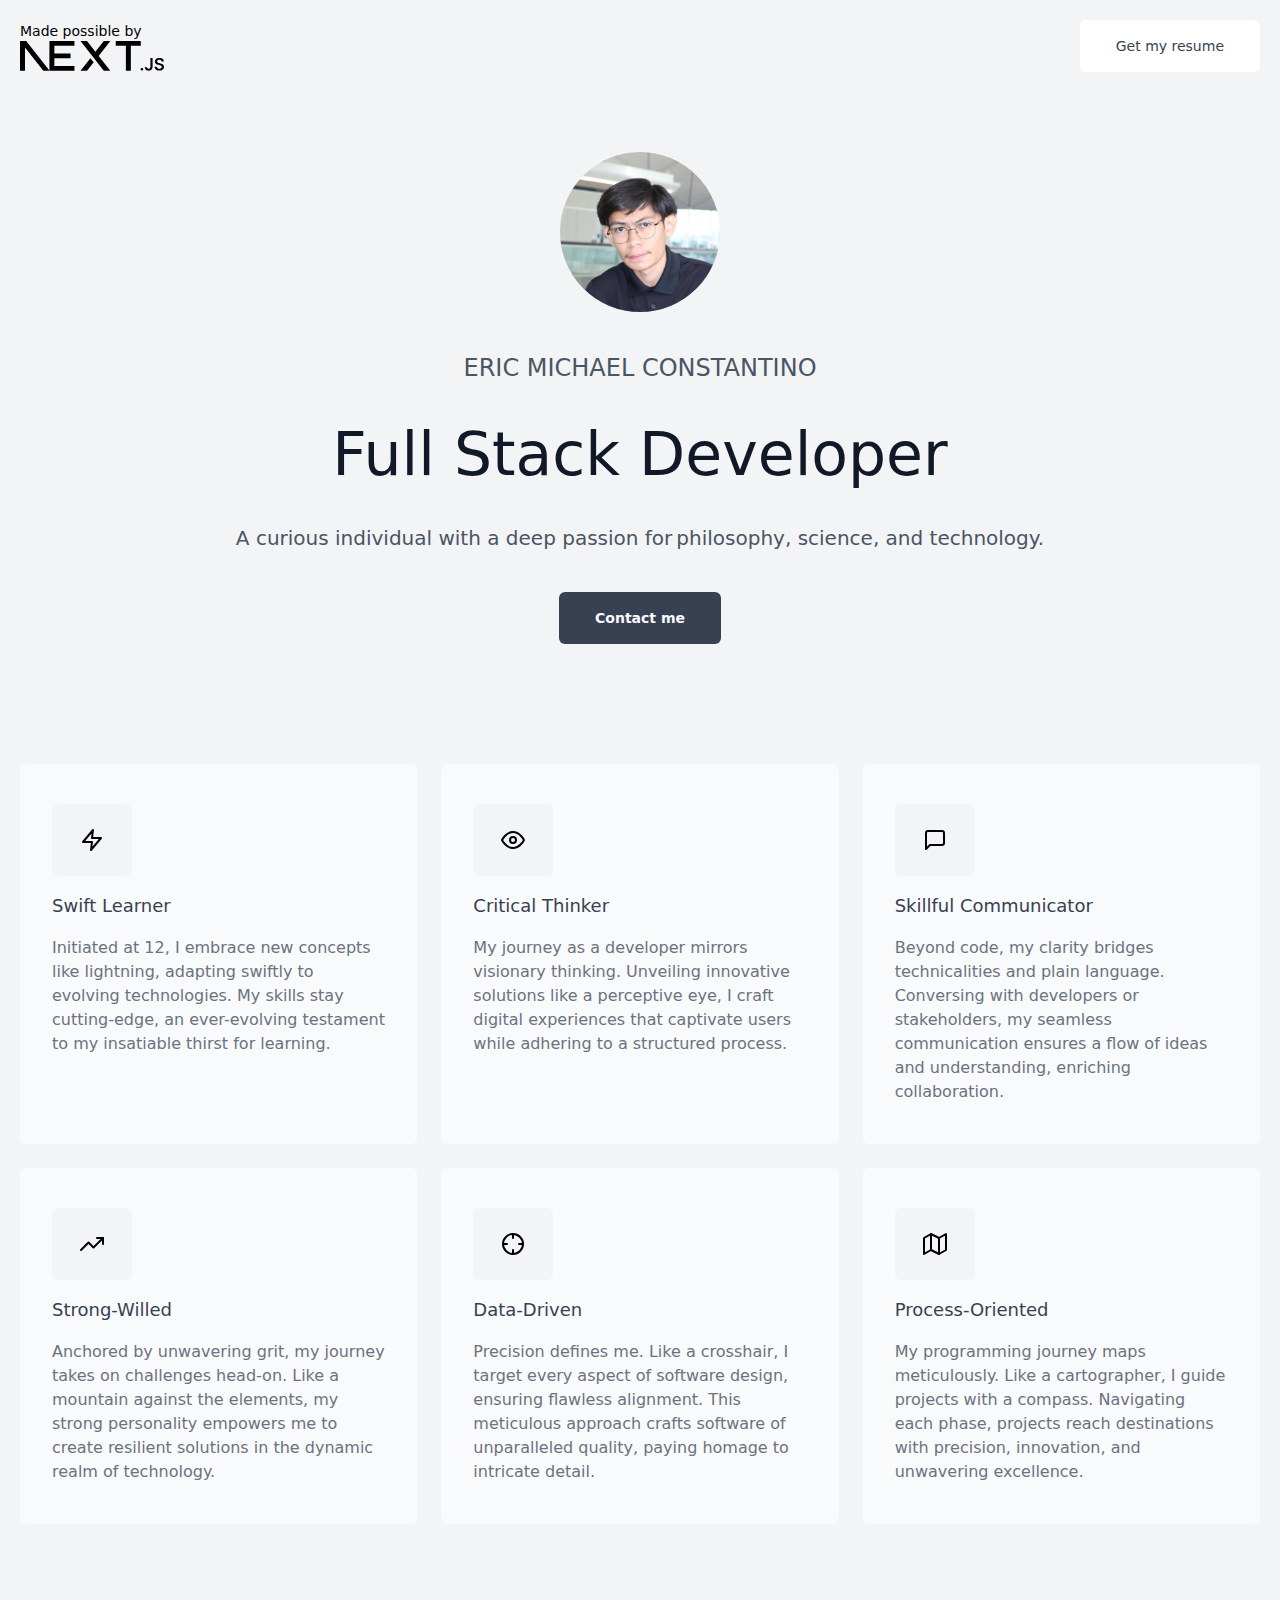
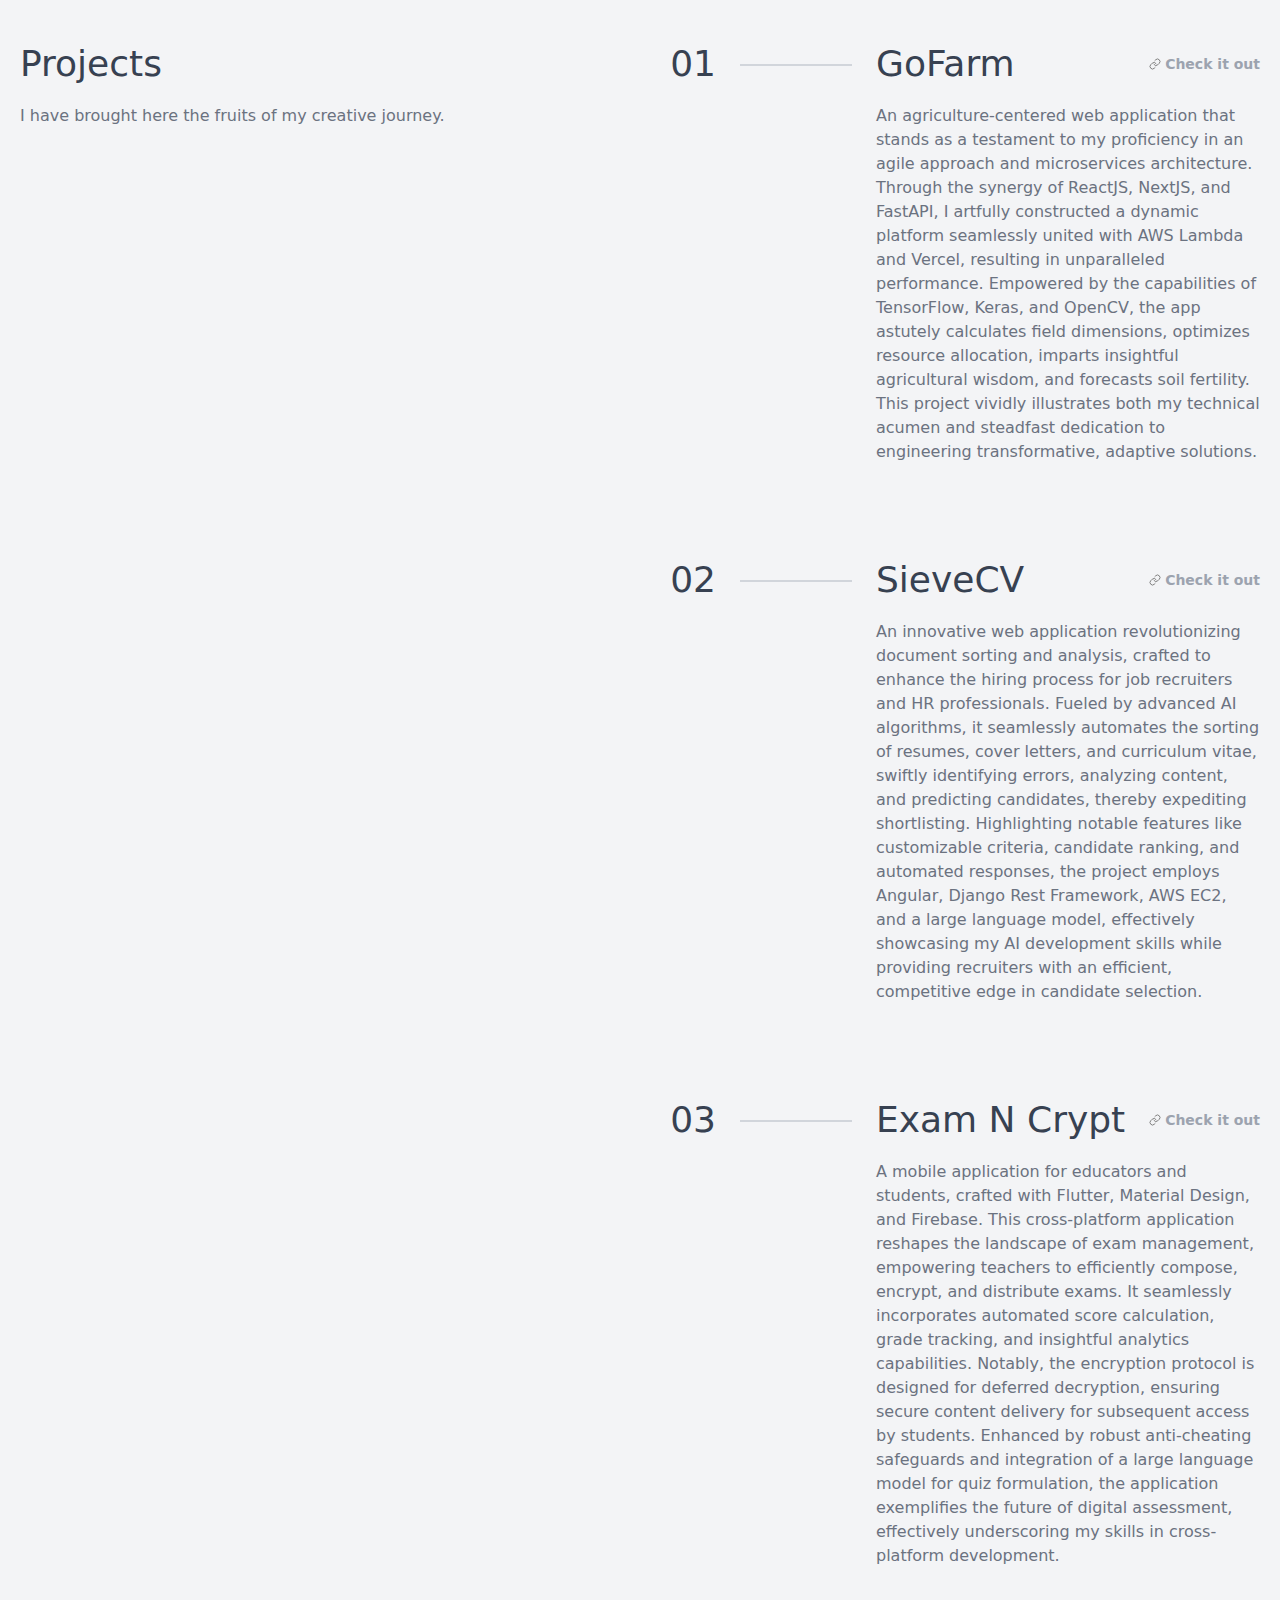
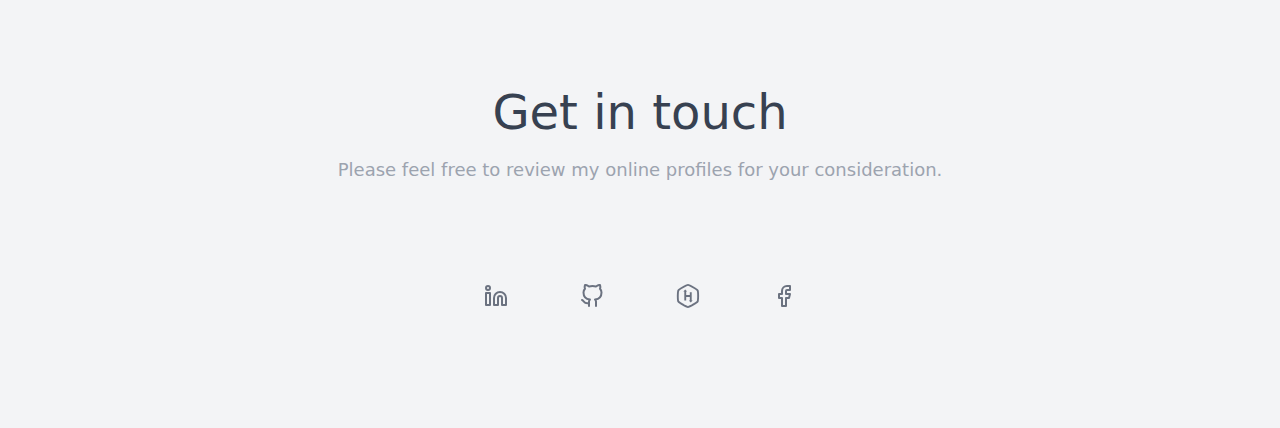
==== commit 4260599d: "Deploying to github-pages from @ aeuhim/portfolio@28e469b1413d62e675ef0bd39c7231221b13a77a 🚀" ====
--- a/index.html
+++ b/index.html
@@ -1 +1 @@
-<!DOCTYPE html><html lang="en"><head><meta charSet="utf-8"/><link rel="stylesheet" href="/_next/static/css/5b95766098268c30.css" data-precedence="next"/><link rel="preload" href="/_next/static/chunks/webpack-2dcb254f2a887031.js" as="script"/><link rel="preload" href="/_next/static/chunks/fd9d1056-5fc0659828b82348.js" as="script"/><link rel="preload" href="/_next/static/chunks/596-dca21600ca7eea8c.js" as="script"/><link rel="preload" href="/_next/static/chunks/main-app-575310acd8ce44b5.js" as="script"/><title>Aeuhim</title><meta name="description" content="A curious individual with a deep passion for philosophy, science, and technology."/><meta name="viewport" content="width=device-width, initial-scale=1"/><link rel="icon" href="/favicon.ico" type="image/x-icon" sizes="any"/><script src="/_next/static/chunks/polyfills-78c92fac7aa8fdd8.js" noModule=""></script></head><body><main class="bg-gray-100"><section class="py-5"><div class="container max-w-screen-xl mx-auto px-5"><nav class="flex items-center justify-between mb-28 md:mb-20"><div><p class="text-xs md:text-sm">Made possible by</p><img src="../next.svg" alt="Next.js Logo" class="w-32 md:w-36"/></div><a href="../resume-eric-michael-constantino.pdf" target="blank_"><button class="px-7 py-3 md:px-9 md:py-4 bg-white font-medium text-gray-700 text-sm rounded-md hover:bg-gray-700 hover:text-white transition ease-linear duration-500">Get my resume</button></a></nav><div class="text-center mb-28 md:mb-20"><div class="flex justify-center mb-10"><img src="../profile-picture.jpg" alt="Profile Picture" class="w-32 md:w-40 rounded-full"/></div><h6 class="font-medium text-gray-600 text-lg md:text-2xl uppercase mb-10">Eric Michael Constantino</h6><h1 class="font-normal text-gray-900 text-4xl md:text-6xl leading-none mb-10">Full Stack Developer</h1><div class="flex place-content-center flex-col md:flex-row mb-10"><p class="font-normal text-gray-600 text-sm md:text-xl md:mr-1">A curious individual with a deep passion for</p><p class="font-normal text-gray-600 text-sm md:text-xl">philosophy, science, and technology.</p></div><a href="mailto:ericmichaelbedanaconstantino@gmail.com" target="blank_"><button class="px-7 py-3 md:px-9 md:py-4 font-medium md:font-semibold bg-gray-700 text-gray-50 text-sm rounded-md hover:bg-gray-50 hover:text-gray-700 transition ease-linear duration-500">Contact me</button></a></div></div></section><section class="py-5"><div class="container max-w-screen-xl mx-auto px-5"><div class="grid grid-cols-1 sm:grid-cols-2 lg:grid-cols-3 gap-6 mb-28 md:mb-20"><div class="bg-gray-50 px-8 py-10 rounded-md"><div class="w-20 py-6 flex justify-center bg-gray-100 rounded-md mb-4"><img src="../zap.svg" alt="Zap Icon"/></div><h4 class="font-medium text-gray-700 text-lg mb-4">Swift Learner</h4><p class="font-normal text-gray-500 text-md">Initiated at 12, I embrace new concepts like lightning, adapting swiftly to evolving technologies. My skills stay cutting-edge, an ever-evolving testament to my insatiable thirst for learning.</p></div><div class="bg-gray-50 px-8 py-10 rounded-md"><div class="w-20 py-6 flex justify-center bg-gray-100 rounded-md mb-4"><img src="../eye.svg" alt="Eye Icon"/></div><h4 class="font-medium text-gray-700 text-lg mb-4">Critical Thinker</h4><p class="font-normal text-gray-500 text-md">My journey as a developer mirrors visionary thinking. Unveiling innovative solutions like a perceptive eye, I craft digital experiences that captivate users while adhering to a structured process.</p></div><div class="bg-gray-50 px-8 py-10 rounded-md"><div class="w-20 py-6 flex justify-center bg-gray-100 rounded-md mb-4"><img src="../message-square.svg" alt="Message Square Icon"/></div><h4 class="font-medium text-gray-700 text-lg mb-4">Skillful Communicator</h4><p class="font-normal text-gray-500 text-md">Beyond code, my clarity bridges technicalities and plain language. Conversing with developers or stakeholders, my seamless communication ensures a flow of ideas and understanding, enriching collaboration.</p></div><div class="bg-gray-50 px-8 py-10 rounded-md"><div class="w-20 py-6 flex justify-center bg-gray-100 rounded-md mb-4"><img src="../trending-up.svg" alt="Trending Up Icon"/></div><h4 class="font-medium text-gray-700 text-lg mb-4">Strong-Willed</h4><p class="font-normal text-gray-500 text-md">Anchored by unwavering grit, my journey takes on challenges head-on. Like a mountain against the elements, my strong personality empowers me to create resilient solutions in the dynamic realm of technology.</p></div><div class="bg-gray-50 px-8 py-10 rounded-md"><div class="w-20 py-6 flex justify-center bg-gray-100 rounded-md mb-4"><img src="../crosshair.svg" alt="Crosshair Icon"/></div><h4 class="font-medium text-gray-700 text-lg mb-4">Data-Driven</h4><p class="font-normal text-gray-500 text-md">Precision defines me. Like a crosshair, I target every aspect of software design, ensuring flawless alignment. This meticulous approach crafts software of unparalleled quality, paying homage to intricate detail.</p></div><div class="bg-gray-50 px-8 py-10 rounded-md"><div class="w-20 py-6 flex justify-center bg-gray-100 rounded-md mb-4"><img src="../map.svg" alt="Map Icon"/></div><h4 class="font-medium text-gray-700 text-lg mb-4">Process-Oriented</h4><p class="font-normal text-gray-500 text-md">My programming journey maps meticulously. Like a cartographer, I guide projects with a compass. Navigating each phase, projects reach destinations with precision, innovation, and unwavering excellence.</p></div></div></div></section><section class="py-5"><div class="container max-w-screen-xl mx-auto px-5"><div class="flex flex-col xl:flex-row justify-between mb-28 md:mb-20"><div class="mb-10 xl:mb-0"><h1 class="font-medium text-gray-700 text-3xl md:text-4xl mb-5">Projects</h1><p class="font-normal text-gray-500 text-xs md:text-base">I have brought here the fruits of my creative journey.</p></div><div class="space-y-24"><div class="flex space-x-6"><h1 class="font-normal text-gray-700 text-3xl md:text-4xl">01</h1><span class="w-28 h-0.5 bg-gray-300 mt-5"></span><div><div class="flex flex-col sm:flex-row mb-5"><h1 class="font-normal text-gray-700 text-3xl md:text-4xl sm:mr-auto">Go Farm</h1><a href="https://gofarm.today" target="blank_" class="flex flex-row sm:self-center group"><img src="../link.svg" alt="Link Icon" class="mr-1 contrast-0 group-hover:contrast-50"/><p class="font-semibold text-gray-400 group-hover:text-gray-500">Check it out</p></a></div><p class="font-normal text-gray-500 text-sm md:text-base max-w-screen-sm xl:w-96">A web app that stands as a testament to my proficiency in an agile approach and microservices architecture. Through the synergy of ReactJS, NextJS, and FastAPI, I artfully constructed a dynamic platform seamlessly united with AWS Lambda and Vercel, resulting in unparalleled performance. Empowered by the capabilities of TensorFlow, Keras, and OpenCV, the app astutely calculates field dimensions, optimizes resource allocation, imparts insightful agricultural wisdom, and forecasts soil fertility. This project vividly illustrates both my technical acumen and steadfast dedication to engineering transformative, adaptive solutions.</p></div></div><div class="flex space-x-6"><h1 class="font-normal text-gray-700 text-3xl md:text-4xl">02</h1><span class="w-28 h-0.5 bg-gray-300 mt-5"></span><div><div class="flex flex-col sm:flex-row mb-5"><h1 class="font-normal text-gray-700 text-3xl md:text-4xl sm:mr-auto">Overseer</h1><a href="https://overseer.gofarm.today" target="blank_" class="flex flex-row sm:self-center group"><img src="../link.svg" alt="Link Icon" class="mr-1 contrast-0 group-hover:contrast-50"/><p class="font-semibold text-gray-400 group-hover:text-gray-500">Check it out</p></a></div><p class="font-normal text-gray-500 text-sm md:text-base max-w-screen-sm xl:w-96">An agriculture-centered web app, utilizing a monolithic architecture, demonstrates my proficiency in Django, TensorFlow, Keras, and OpenCV. Through a comprehensive approach, it provides real-time insights into crop health, soil conditions, pricing projections, and personalized farming advice. Hosted on AWS EC2, this advanced agricultural solution redefines resource utilization and yield optimization. This initiative highlights my commitment to excellence and a data-centric method that transforms conventional practices for improved profitability and efficiency.</p></div></div><div class="flex space-x-6"><h1 class="font-normal text-gray-700 text-3xl md:text-4xl">03</h1><span class="w-28 h-0.5 bg-gray-300 mt-5"></span><div><div class="flex flex-col sm:flex-row mb-5"><h1 class="font-normal text-gray-700 text-3xl md:text-4xl sm:mr-auto">Exam N Crypt</h1><a href="https://play.google.com/store/apps/details?id=dev.aeuhim.examncrypt" target="blank_" class="flex flex-row sm:self-center group"><img src="../link.svg" alt="Link Icon" class="mr-1 contrast-0 group-hover:contrast-50"/><p class="font-semibold text-gray-400 group-hover:text-gray-500">Check it out</p></a></div><p class="font-normal text-gray-500 text-sm md:text-base max-w-screen-sm xl:w-96">A revolutionary mobile app for teachers and students, built using Flutter, Material Design, and Firebase. This cross-platform solution redefines exam administration by enabling teachers to create, encrypt, and share exams efficiently. Notably, the encryption is designed for deferred decryption, allowing secure file transmission to students who can access the content later. With real-time delivery, robust anti-cheating measures, and the integration of a large language model for quiz creation, it exemplifies the future of digital assessments while highlighting my skills in cross-platform development.</p></div></div></div></div></div></section><footer class="py-5"><div class="container max-w-screen-xl mx-auto px-5"><div class="text-center mb-28 md:mb-20"><h1 class="font-medium text-gray-700 text-4xl md:text-5xl mb-5">Get in touch</h1><p class="font-normal text-gray-400 text-md md:text-lg mb-20">Please feel free to review my online profiles for your consideration.</p><div class="flex items-center justify-center space-x-8"><div class="group"><a href="https://linkedin.com/in/aeuhim" target="blank_" class="w-16 h-16 flex items-center justify-center rounded-full group-hover:bg-gray-200 transition ease-in-out duration-500"><svg xmlns="http://www.w3.org/2000/svg" width="24" height="24" viewBox="0 0 24 24" fill="none" stroke="currentColor" stroke-width="2" stroke-linecap="round" stroke-linejoin="round" class="text-gray-500 group-hover:text-gray-700 transition ease-in-out duration-500"><path d="M16 8a6 6 0 0 1 6 6v7h-4v-7a2 2 0 0 0-2-2 2 2 0 0 0-2 2v7h-4v-7a6 6 0 0 1 6-6z"></path><rect x="2" y="9" width="4" height="12"></rect><circle cx="4" cy="4" r="2"></circle></svg></a></div><div class="group"><a href="https://github.com/aeuhim" target="blank_" class="w-16 h-16 flex items-center justify-center rounded-full group-hover:bg-gray-200 transition ease-in-out duration-500"><svg xmlns="http://www.w3.org/2000/svg" width="24" height="24" viewBox="0 0 24 24" fill="none" stroke="currentColor" stroke-width="2" stroke-linecap="round" stroke-linejoin="round" class="text-gray-500 group-hover:text-gray-700 transition ease-in-out duration-500"><path d="M9 19c-5 1.5-5-2.5-7-3m14 6v-3.87a3.37 3.37 0 0 0-.94-2.61c3.14-.35 6.44-1.54 6.44-7A5.44 5.44 0 0 0 20 4.77 5.07 5.07 0 0 0 19.91 1S18.73.65 16 2.48a13.38 13.38 0 0 0-7 0C6.27.65 5.09 1 5.09 1A5.07 5.07 0 0 0 5 4.77a5.44 5.44 0 0 0-1.5 3.78c0 5.42 3.3 6.61 6.44 7A3.37 3.37 0 0 0 9 18.13V22"></path></svg></a></div><div class="group"><a href="https://hackerrank.com/aeuhim" target="blank_" class="w-16 h-16 flex items-center justify-center rounded-full group-hover:bg-gray-200 transition ease-in-out duration-500"><svg xmlns="http://www.w3.org/2000/svg" width="24" height="24" viewBox="0 0 512 512" fill="currentColor" stroke="currentColor" class="text-gray-500 group-hover:text-gray-700 transition ease-in-out duration-500"><path d="M256,0C221,0,49.9,98.1,32.6,128.1c-17.3,30-17.3,226,0,255.9C50,413.9,221.1,512,256,512c34.7,0,205.9-98.1,223.3-128c17.5-30,17.5-226.2,0-256.1v0C461.7,98,290.6,0,256,0z M255.9,39.6c33.4,7,165.8,82.8,189,108.3c10.6,32.3,10.6,183.8,0,216.2c-23,25.4-155.6,101.4-189,108.3C222.5,465.5,90,389.6,67,364.1c-10.5-32.5-10.5-183.8,0-216.2C90,122.4,222.5,46.5,255.9,39.6zM196.9,118.2l-39.4,39.4h19.7v196.9h39.4v-78.8h78.8v78.8h-19.7l39.4,39.4l39.4-39.4h-19.7V177.2h-39.4v59.1h-78.8v-78.8h19.7L196.9,118.2z"></path></svg></a></div><div class="group"><a href="https://facebook.com/aeuhim" target="blank_" class="w-16 h-16 flex items-center justify-center rounded-full group-hover:bg-gray-200 transition ease-in-out duration-500"><svg xmlns="http://www.w3.org/2000/svg" width="24" height="24" viewBox="0 0 24 24" fill="none" stroke="currentColor" stroke-width="2" stroke-linecap="round" stroke-linejoin="round" class="text-gray-500 group-hover:text-gray-700 transition ease-in-out duration-500"><path d="M18 2h-3a5 5 0 0 0-5 5v3H7v4h3v8h4v-8h3l1-4h-4V7a1 1 0 0 1 1-1h3z"></path></svg></a></div></div></div></div></footer></main><script src="/_next/static/chunks/webpack-2dcb254f2a887031.js" async=""></script><script src="/_next/static/chunks/fd9d1056-5fc0659828b82348.js" async=""></script><script src="/_next/static/chunks/596-dca21600ca7eea8c.js" async=""></script><script src="/_next/static/chunks/main-app-575310acd8ce44b5.js" async=""></script><script>(self.__next_f=self.__next_f||[]).push([0])</script><script>self.__next_f.push([1,"1:HL[\"/_next/static/css/5b95766098268c30.css\",{\"as\":\"style\"}]\n0:\"$L2\"\n"])</script><script>self.__next_f.push([1,"3:I{\"id\":7948,\"chunks\":[\"272:static/chunks/webpack-2dcb254f2a887031.js\",\"971:static/chunks/fd9d1056-5fc0659828b82348.js\",\"596:static/chunks/596-dca21600ca7eea8c.js\"],\"name\":\"default\",\"async\":false}\n5:I{\"id\":6628,\"chunks\":[\"272:static/chunks/webpack-2dcb254f2a887031.js\",\"971:static/chunks/fd9d1056-5fc0659828b82348.js\",\"596:static/chunks/596-dca21600ca7eea8c.js\"],\"name\":\"GlobalError\",\"async\":false}\n6:I{\"id\":7767,\"chunks\":[\"272:static/chunks/webpack-2dcb254f2a887031.js\",\"971:static/chunks/fd9d1056-5fc0659828b8"])</script><script>self.__next_f.push([1,"2348.js\",\"596:static/chunks/596-dca21600ca7eea8c.js\"],\"name\":\"default\",\"async\":false}\n7:I{\"id\":7920,\"chunks\":[\"272:static/chunks/webpack-2dcb254f2a887031.js\",\"971:static/chunks/fd9d1056-5fc0659828b82348.js\",\"596:static/chunks/596-dca21600ca7eea8c.js\"],\"name\":\"default\",\"async\":false}\n"])</script><script>self.__next_f.push([1,"2:[[[\"$\",\"link\",\"0\",{\"rel\":\"stylesheet\",\"href\":\"/_next/static/css/5b95766098268c30.css\",\"precedence\":\"next\"}]],[\"$\",\"$L3\",null,{\"buildId\":\"3vMSmAbVEsgBOJwagfshQ\",\"assetPrefix\":\"\",\"initialCanonicalUrl\":\"/\",\"initialTree\":[\"\",{\"children\":[\"__PAGE__\",{}]},\"$undefined\",\"$undefined\",true],\"initialHead\":\"$L4\",\"globalErrorComponent\":\"$5\",\"children\":[[\"$\",\"html\",null,{\"lang\":\"en\",\"children\":[\"$\",\"body\",null,{\"children\":[\"$\",\"$L6\",null,{\"parallelRouterKey\":\"children\",\"segmentPath\":[\"children\"],\"error\":\"$undefined\",\"errorStyles\":\"$undefined\",\"loading\":\"$undefined\",\"loadingStyles\":\"$undefined\",\"hasLoading\":false,\"template\":[\"$\",\"$L7\",null,{}],\"templateStyles\":\"$undefined\",\"notFound\":\"$undefined\",\"notFoundStyles\":\"$undefined\",\"childProp\":{\"current\":[[\"$\",\"main\",null,{\"className\":\"bg-gray-100\",\"children\":[[\"$\",\"section\",null,{\"className\":\"py-5\",\"children\":[\"$\",\"div\",null,{\"className\":\"container max-w-screen-xl mx-auto px-5\",\"children\":[[\"$\",\"nav\",null,{\"className\":\"flex items-center justify-between mb-28 md:mb-20\",\"children\":[[\"$\",\"div\",null,{\"children\":[[\"$\",\"p\",null,{\"className\":\"text-xs md:text-sm\",\"children\":\"Made possible by\"}],[\"$\",\"img\",null,{\"src\":\"../next.svg\",\"alt\":\"Next.js Logo\",\"className\":\"w-32 md:w-36\"}]]}],[\"$\",\"a\",null,{\"href\":\"../resume-eric-michael-constantino.pdf\",\"target\":\"blank_\",\"children\":[\"$\",\"button\",null,{\"className\":\"px-7 py-3 md:px-9 md:py-4 bg-white font-medium text-gray-700 text-sm rounded-md hover:bg-gray-700 hover:text-white transition ease-linear duration-500\",\"children\":\"Get my resume\"}]}]]}],[\"$\",\"div\",null,{\"className\":\"text-center mb-28 md:mb-20\",\"children\":[[\"$\",\"div\",null,{\"className\":\"flex justify-center mb-10\",\"children\":[\"$\",\"img\",null,{\"src\":\"../profile-picture.jpg\",\"alt\":\"Profile Picture\",\"className\":\"w-32 md:w-40 rounded-full\"}]}],[\"$\",\"h6\",null,{\"className\":\"font-medium text-gray-600 text-lg md:text-2xl uppercase mb-10\",\"children\":\"Eric Michael Constantino\"}],[\"$\",\"h1\",null,{\"className\":\"font-normal text-gray-900 text-4xl md:text-6xl leading-none mb-10\",\"children\":\"Full Stack Developer\"}],[\"$\",\"div\",null,{\"className\":\"flex place-content-center flex-col md:flex-row mb-10\",\"children\":[[\"$\",\"p\",null,{\"className\":\"font-normal text-gray-600 text-sm md:text-xl md:mr-1\",\"children\":\"A curious individual with a deep passion for\"}],[\"$\",\"p\",null,{\"className\":\"font-normal text-gray-600 text-sm md:text-xl\",\"children\":\"philosophy, science, and technology.\"}]]}],[\"$\",\"a\",null,{\"href\":\"mailto:ericmichaelbedanaconstantino@gmail.com\",\"target\":\"blank_\",\"children\":[\"$\",\"button\",null,{\"className\":\"px-7 py-3 md:px-9 md:py-4 font-medium md:font-semibold bg-gray-700 text-gray-50 text-sm rounded-md hover:bg-gray-50 hover:text-gray-700 transition ease-linear duration-500\",\"children\":\"Contact me\"}]}]]}]]}]}],[\"$\",\"section\",null,{\"className\":\"py-5\",\"children\":[\"$\",\"div\",null,{\"className\":\"container max-w-screen-xl mx-auto px-5\",\"children\":[\"$\",\"div\",null,{\"className\":\"grid grid-cols-1 sm:grid-cols-2 lg:grid-cols-3 gap-6 mb-28 md:mb-20\",\"children\":[[\"$\",\"div\",null,{\"className\":\"bg-gray-50 px-8 py-10 rounded-md\",\"children\":[[\"$\",\"div\",null,{\"className\":\"w-20 py-6 flex justify-center bg-gray-100 rounded-md mb-4\",\"children\":[\"$\",\"img\",null,{\"src\":\"../zap.svg\",\"alt\":\"Zap Icon\"}]}],[\"$\",\"h4\",null,{\"className\":\"font-medium text-gray-700 text-lg mb-4\",\"children\":\"Swift Learner\"}],[\"$\",\"p\",null,{\"className\":\"font-normal text-gray-500 text-md\",\"children\":\"Initiated at 12, I embrace new concepts like lightning, adapting swiftly to evolving technologies. My skills stay cutting-edge, an ever-evolving testament to my insatiable thirst for learning.\"}]]}],[\"$\",\"div\",null,{\"className\":\"bg-gray-50 px-8 py-10 rounded-md\",\"children\":[[\"$\",\"div\",null,{\"className\":\"w-20 py-6 flex justify-center bg-gray-100 rounded-md mb-4\",\"children\":[\"$\",\"img\",null,{\"src\":\"../eye.svg\",\"alt\":\"Eye Icon\"}]}],[\"$\",\"h4\",null,{\"className\":\"font-medium text-gray-700 text-lg mb-4\",\"children\":\"Critical Thinker\"}],[\"$\",\"p\",null,{\"className\":\"font-normal text-gray-500 text-md\",\"children\":\"My journey as a developer mirrors visionary thinking. Unveiling innovative solutions like a perceptive eye, I craft digital experiences that captivate users while adhering to a structured process.\"}]]}],[\"$\",\"div\",null,{\"className\":\"bg-gray-50 px-8 py-10 rounded-md\",\"children\":[[\"$\",\"div\",null,{\"className\":\"w-20 py-6 flex justify-center bg-gray-100 rounded-md mb-4\",\"children\":[\"$\",\"img\",null,{\"src\":\"../message-square.svg\",\"alt\":\"Message Square Icon\"}]}],[\"$\",\"h4\",null,{\"className\":\"font-medium text-gray-700 text-lg mb-4\",\"children\":\"Skillful Communicator\"}],[\"$\",\"p\",null,{\"className\":\"font-normal text-gray-500 text-md\",\"children\":\"Beyond code, my clarity bridges technicalities and plain language. Conversing with developers or stakeholders, my seamless communication ensures a flow of ideas and understanding, enriching collaboration.\"}]]}],[\"$\",\"div\",null,{\"className\":\"bg-gray-50 px-8 py-10 rounded-md\",\"children\":[[\"$\",\"div\",null,{\"className\":\"w-20 py-6 flex justify-center bg-gray-100 rounded-md mb-4\",\"children\":[\"$\",\"img\",null,{\"src\":\"../trending-up.svg\",\"alt\":\"Trending Up Icon\"}]}],[\"$\",\"h4\",null,{\"className\":\"font-medium text-gray-700 text-lg mb-4\",\"children\":\"Strong-Willed\"}],[\"$\",\"p\",null,{\"className\":\"font-normal text-gray-500 text-md\",\"children\":\"Anchored by unwavering grit, my journey takes on challenges head-on. Like a mountain against the elements, my strong personality empowers me to create resilient solutions in the dynamic realm of technology.\"}]]}],[\"$\",\"div\",null,{\"className\":\"bg-gray-50 px-8 py-10 rounded-md\",\"children\":[[\"$\",\"div\",null,{\"className\":\"w-20 py-6 flex justify-center bg-gray-100 rounded-md mb-4\",\"children\":[\"$\",\"img\",null,{\"src\":\"../crosshair.svg\",\"alt\":\"Crosshair Icon\"}]}],[\"$\",\"h4\",null,{\"className\":\"font-medium text-gray-700 text-lg mb-4\",\"children\":\"Data-Driven\"}],[\"$\",\"p\",null,{\"className\":\"font-normal text-gray-500 text-md\",\"children\":\"Precision defines me. Like a crosshair, I target every aspect of software design, ensuring flawless alignment. This meticulous approach crafts software of unparalleled quality, paying homage to intricate detail.\"}]]}],[\"$\",\"div\",null,{\"className\":\"bg-gray-50 px-8 py-10 rounded-md\",\"children\":[[\"$\",\"div\",null,{\"className\":\"w-20 py-6 flex justify-center bg-gray-100 rounded-md mb-4\",\"children\":[\"$\",\"img\",null,{\"src\":\"../map.svg\",\"alt\":\"Map Icon\"}]}],[\"$\",\"h4\",null,{\"className\":\"font-medium text-gray-700 text-lg mb-4\",\"children\":\"Process-Oriented\"}],[\"$\",\"p\",null,{\"className\":\"font-normal text-gray-500 text-md\",\"children\":\"My programming journey maps meticulously. Like a cartographer, I guide projects with a compass. Navigating each phase, projects reach destinations with precision, innovation, and unwavering excellence.\"}]]}]]}]}]}],[\"$\",\"section\",null,{\"className\":\"py-5\",\"children\":[\"$\",\"div\",null,{\"className\":\"container max-w-screen-xl mx-auto px-5\",\"children\":[\"$\",\"div\",null,{\"className\":\"flex flex-col xl:flex-row justify-between mb-28 md:mb-20\",\"children\":[[\"$\",\"div\",null,{\"className\":\"mb-10 xl:mb-0\",\"children\":[[\"$\",\"h1\",null,{\"className\":\"font-medium text-gray-700 text-3xl md:text-4xl mb-5\",\"children\":\"Projects\"}],[\"$\",\"p\",null,{\"className\":\"font-normal text-gray-500 text-xs md:text-base\",\"children\":\"I have brought here the fruits of my creative journey.\"}]]}],[\"$\",\"div\",null,{\"className\":\"space-y-24\",\"children\":[[\"$\",\"div\",null,{\"className\":\"flex space-x-6\",\"children\":[[\"$\",\"h1\",null,{\"className\":\"font-normal text-gray-700 text-3xl md:text-4xl\",\"children\":\"01\"}],[\"$\",\"span\",null,{\"className\":\"w-28 h-0.5 bg-gray-300 mt-5\"}],[\"$\",\"div\",null,{\"children\":[[\"$\",\"div\",null,{\"className\":\"flex flex-col sm:flex-row mb-5\",\"children\":[[\"$\",\"h1\",null,{\"className\":\"font-normal text-gray-700 text-3xl md:text-4xl sm:mr-auto\",\"children\":\"Go Farm\"}],[\"$\",\"a\",null,{\"href\":\"https://gofarm.today\",\"target\":\"blank_\",\"className\":\"flex flex-row sm:self-center group\",\"children\":[[\"$\",\"img\",null,{\"src\":\"../link.svg\",\"alt\":\"Link Icon\",\"className\":\"mr-1 contrast-0 group-hover:contrast-50\"}],[\"$\",\"p\",null,{\"className\":\"font-semibold text-gray-400 group-hover:text-gray-500\",\"children\":\"Check it out\"}]]}]]}],[\"$\",\"p\",null,{\"className\":\"font-normal text-gray-500 text-sm md:text-base max-w-screen-sm xl:w-96\",\"children\":\"A web app that stands as a testament to my proficiency in an agile approach and microservices architecture. Through the synergy of ReactJS, NextJS, and FastAPI, I artfully constructed a dynamic platform seamlessly united with AWS Lambda and Vercel, resulting in unparalleled performance. Empowered by the capabilities of TensorFlow, Keras, and OpenCV, the app astutely calculates field dimensions, optimizes resource allocation, imparts insightful agricultural wisdom, and forecasts soil fertility. This project vividly illustrates both my technical acumen and steadfast dedication to engineering transformative, adaptive solutions.\"}]]}]]}],[\"$\",\"div\",null,{\"className\":\"flex space-x-6\",\"children\":[[\"$\",\"h1\",null,{\"className\":\"font-normal text-gray-700 text-3xl md:text-4xl\",\"children\":\"02\"}],[\"$\",\"span\",null,{\"className\":\"w-28 h-0.5 bg-gray-300 mt-5\"}],[\"$\",\"div\",null,{\"children\":[[\"$\",\"div\",null,{\"className\":\"flex flex-col sm:flex-row mb-5\",\"children\":[[\"$\",\"h1\",null,{\"className\":\"font-normal text-gray-700 text-3xl md:text-4xl sm:mr-auto\",\"children\":\"Overseer\"}],[\"$\",\"a\",null,{\"href\":\"https://overseer.gofarm.today\",\"target\":\"blank_\",\"className\":\"flex flex-row sm:self-center group\",\"children\":[[\"$\",\"img\",null,{\"src\":\"../link.svg\",\"alt\":\"Link Icon\",\"className\":\"mr-1 contrast-0 group-hover:contrast-50\"}],[\"$\",\"p\",null,{\"className\":\"font-semibold text-gray-400 group-hover:text-gray-500\",\"children\":\"Check it out\"}]]}]]}],[\"$\",\"p\",null,{\"className\":\"font-normal text-gray-500 text-sm md:text-base max-w-screen-sm xl:w-96\",\"children\":\"An agriculture-centered web app, utilizing a monolithic architecture, demonstrates my proficiency in Django, TensorFlow, Keras, and OpenCV. Through a comprehensive approach, it provides real-time insights into crop health, soil conditions, pricing projections, and personalized farming advice. Hosted on AWS EC2, this advanced agricultural solution redefines resource utilization and yield optimization. This initiative highlights my commitment to excellence and a data-centric method that transforms conventional practices for improved profitability and efficiency.\"}]]}]]}],[\"$\",\"div\",null,{\"className\":\"flex space-x-6\",\"children\":[[\"$\",\"h1\",null,{\"className\":\"font-normal text-gray-700 text-3xl md:text-4xl\",\"children\":\"03\"}],[\"$\",\"span\",null,{\"className\":\"w-28 h-0.5 bg-gray-300 mt-5\"}],[\"$\",\"div\",null,{\"children\":[[\"$\",\"div\",null,{\"className\":\"flex flex-col sm:flex-row mb-5\",\"children\":[[\"$\",\"h1\",null,{\"className\":\"font-normal text-gray-700 text-3xl md:text-4xl sm:mr-auto\",\"children\":\"Exam N Crypt\"}],[\"$\",\"a\",null,{\"href\":\"https://play.google.com/store/apps/details?id=dev.aeuhim.examncrypt\",\"target\":\"blank_\",\"className\":\"flex flex-row sm:self-center group\",\"children\":[[\"$\",\"img\",null,{\"src\":\"../link.svg\",\"alt\":\"Link Icon\",\"className\":\"mr-1 contrast-0 group-hover:contrast-50\"}],[\"$\",\"p\",null,{\"className\":\"font-semibold text-gray-400 group-hover:text-gray-500\",\"children\":\"Check it out\"}]]}]]}],[\"$\",\"p\",null,{\"className\":\"font-normal text-gray-500 text-sm md:text-base max-w-screen-sm xl:w-96\",\"children\":\"A revolutionary mobile app for teachers and students, built using Flutter, Material Design, and Firebase. This cross-platform solution redefines exam administration by enabling teachers to create, encrypt, and share exams efficiently. Notably, the encryption is designed for deferred decryption, allowing secure file transmission to students who can access the content later. With real-time delivery, robust anti-cheating measures, and the integration of a large language model for quiz creation, it exemplifies the future of digital assessments while highlighting my skills in cross-platform development.\"}]]}]]}]]}]]}]}]}],[\"$\",\"footer\",null,{\"className\":\"py-5\",\"children\":[\"$\",\"div\",null,{\"className\":\"container max-w-screen-xl mx-auto px-5\",\"children\":[\"$\",\"div\",null,{\"className\":\"text-center mb-28 md:mb-20\",\"children\":[[\"$\",\"h1\",null,{\"className\":\"font-medium text-gray-700 text-4xl md:text-5xl mb-5\",\"children\":\"Get in touch\"}],[\"$\",\"p\",null,{\"className\":\"font-normal text-gray-400 text-md md:text-lg mb-20\",\"children\":\"Please feel free to review my online profiles for your consideration.\"}],[\"$\",\"div\",null,{\"className\":\"flex items-center justify-center space-x-8\",\"children\":[[\"$\",\"div\",null,{\"className\":\"group\",\"children\":[\"$\",\"a\",null,{\"href\":\"https://linkedin.com/in/aeuhim\",\"target\":\"blank_\",\"className\":\"w-16 h-16 flex items-center justify-center rounded-full group-hover:bg-gray-200 transition ease-in-out duration-500\",\"children\":[\"$\",\"svg\",null,{\"xmlns\":\"http://www.w3.org/2000/svg\",\"width\":\"24\",\"height\":\"24\",\"viewBox\":\"0 0 24 24\",\"fill\":\"none\",\"stroke\":\"currentColor\",\"stroke-width\":\"2\",\"stroke-linecap\":\"round\",\"stroke-linejoin\":\"round\",\"className\":\"text-gray-500 group-hover:text-gray-700 transition ease-in-out duration-500\",\"children\":[[\"$\",\"path\",null,{\"d\":\"M16 8a6 6 0 0 1 6 6v7h-4v-7a2 2 0 0 0-2-2 2 2 0 0 0-2 2v7h-4v-7a6 6 0 0 1 6-6z\"}],[\"$\",\"rect\",null,{\"x\":\"2\",\"y\":\"9\",\"width\":\"4\",\"height\":\"12\"}],[\"$\",\"circle\",null,{\"cx\":\"4\",\"cy\":\"4\",\"r\":\"2\"}]]}]}]}],[\"$\",\"div\",null,{\"className\":\"group\",\"children\":[\"$\",\"a\",null,{\"href\":\"https://github.com/aeuhim\",\"target\":\"blank_\",\"className\":\"w-16 h-16 flex items-center justify-center rounded-full group-hover:bg-gray-200 transition ease-in-out duration-500\",\"children\":[\"$\",\"svg\",null,{\"xmlns\":\"http://www.w3.org/2000/svg\",\"width\":\"24\",\"height\":\"24\",\"viewBox\":\"0 0 24 24\",\"fill\":\"none\",\"stroke\":\"currentColor\",\"stroke-width\":\"2\",\"stroke-linecap\":\"round\",\"stroke-linejoin\":\"round\",\"className\":\"text-gray-500 group-hover:text-gray-700 transition ease-in-out duration-500\",\"children\":[\"$\",\"path\",null,{\"d\":\"M9 19c-5 1.5-5-2.5-7-3m14 6v-3.87a3.37 3.37 0 0 0-.94-2.61c3.14-.35 6.44-1.54 6.44-7A5.44 5.44 0 0 0 20 4.77 5.07 5.07 0 0 0 19.91 1S18.73.65 16 2.48a13.38 13.38 0 0 0-7 0C6.27.65 5.09 1 5.09 1A5.07 5.07 0 0 0 5 4.77a5.44 5.44 0 0 0-1.5 3.78c0 5.42 3.3 6.61 6.44 7A3.37 3.37 0 0 0 9 18.13V22\"}]}]}]}],[\"$\",\"div\",null,{\"className\":\"group\",\"children\":[\"$\",\"a\",null,{\"href\":\"https://hackerrank.com/aeuhim\",\"target\":\"blank_\",\"className\":\"w-16 h-16 flex items-center justify-center rounded-full group-hover:bg-gray-200 transition ease-in-out duration-500\",\"children\":[\"$\",\"svg\",null,{\"xmlns\":\"http://www.w3.org/2000/svg\",\"width\":\"24\",\"height\":\"24\",\"viewBox\":\"0 0 512 512\",\"fill\":\"currentColor\",\"stroke\":\"currentColor\",\"className\":\"text-gray-500 group-hover:text-gray-700 transition ease-in-out duration-500\",\"children\":[\"$\",\"path\",null,{\"d\":\"M256,0C221,0,49.9,98.1,32.6,128.1c-17.3,30-17.3,226,0,255.9C50,413.9,221.1,512,256,512c34.7,0,205.9-98.1,223.3-128c17.5-30,17.5-226.2,0-256.1v0C461.7,98,290.6,0,256,0z M255.9,39.6c33.4,7,165.8,82.8,189,108.3c10.6,32.3,10.6,183.8,0,216.2c-23,25.4-155.6,101.4-189,108.3C222.5,465.5,90,389.6,67,364.1c-10.5-32.5-10.5-183.8,0-216.2C90,122.4,222.5,46.5,255.9,39.6zM196.9,118.2l-39.4,39.4h19.7v196.9h39.4v-78.8h78.8v78.8h-19.7l39.4,39.4l39.4-39.4h-19.7V177.2h-39.4v59.1h-78.8v-78.8h19.7L196.9,118.2z\"}]}]}]}],[\"$\",\"div\",null,{\"className\":\"group\",\"children\":[\"$\",\"a\",null,{\"href\":\"https://facebook.com/aeuhim\",\"target\":\"blank_\",\"className\":\"w-16 h-16 flex items-center justify-center rounded-full group-hover:bg-gray-200 transition ease-in-out duration-500\",\"children\":[\"$\",\"svg\",null,{\"xmlns\":\"http://www.w3.org/2000/svg\",\"width\":\"24\",\"height\":\"24\",\"viewBox\":\"0 0 24 24\",\"fill\":\"none\",\"stroke\":\"currentColor\",\"stroke-width\":\"2\",\"stroke-linecap\":\"round\",\"stroke-linejoin\":\"round\",\"className\":\"text-gray-500 group-hover:text-gray-700 transition ease-in-out duration-500\",\"children\":[\"$\",\"path\",null,{\"d\":\"M18 2h-3a5 5 0 0 0-5 5v3H7v4h3v8h4v-8h3l1-4h-4V7a1 1 0 0 1 1-1h3z\"}]}]}]}]]}]]}]}]}]]}],null],\"segment\":\"__PAGE__\"},\"styles\":[]}]}]}],null]}]]\n"])</script><script>self.__next_f.push([1,"4:[[\"$\",\"meta\",\"0\",{\"charSet\":\"utf-8\"}],[\"$\",\"title\",\"1\",{\"children\":\"Aeuhim\"}],[\"$\",\"meta\",\"2\",{\"name\":\"description\",\"content\":\"A curious individual with a deep passion for philosophy, science, and technology.\"}],[\"$\",\"meta\",\"3\",{\"name\":\"viewport\",\"content\":\"width=device-width, initial-scale=1\"}],[\"$\",\"link\",\"4\",{\"rel\":\"icon\",\"href\":\"/favicon.ico\",\"type\":\"image/x-icon\",\"sizes\":\"any\"}]]\n"])</script></body></html>+<!DOCTYPE html><html lang="en"><head><meta charSet="utf-8"/><link rel="stylesheet" href="/_next/static/css/e66d1a65ec5c63c4.css" data-precedence="next"/><link rel="preload" href="/_next/static/chunks/webpack-d3b9864b7bafd0d1.js" as="script"/><link rel="preload" href="/_next/static/chunks/fd9d1056-5fc0659828b82348.js" as="script"/><link rel="preload" href="/_next/static/chunks/596-dca21600ca7eea8c.js" as="script"/><link rel="preload" href="/_next/static/chunks/main-app-575310acd8ce44b5.js" as="script"/><title>Aeuhim</title><meta name="description" content="A curious individual with a deep passion for philosophy, science, and technology."/><meta name="viewport" content="width=device-width, initial-scale=1"/><link rel="icon" href="/favicon.ico" type="image/x-icon" sizes="any"/><script src="/_next/static/chunks/polyfills-78c92fac7aa8fdd8.js" noModule=""></script></head><body><main class="bg-gray-100"><section class="py-5"><div class="container max-w-screen-xl mx-auto px-5"><nav class="flex items-center justify-between mb-28 md:mb-20"><div><p class="text-xs md:text-sm">Made possible by</p><img src="../next.svg" alt="Next.js Logo" class="w-32 md:w-36"/></div><a href="../resume-eric-michael-constantino.pdf" target="blank_"><button class="px-7 py-3 md:px-9 md:py-4 bg-white font-medium text-gray-700 text-sm rounded-md hover:bg-gray-700 hover:text-white transition ease-linear duration-500">Get my resume</button></a></nav><div class="text-center mb-28 md:mb-20"><div class="flex justify-center mb-10"><img src="../profile-picture.jpg" alt="Profile Picture" class="w-32 md:w-40 rounded-full"/></div><h6 class="font-medium text-gray-600 text-lg md:text-2xl uppercase mb-10">Eric Michael Constantino</h6><h1 class="font-normal text-gray-900 text-4xl md:text-6xl leading-none mb-10">Full Stack Developer</h1><div class="flex place-content-center flex-col md:flex-row mb-10"><p class="font-normal text-gray-600 text-sm md:text-xl md:mr-1">A curious individual with a deep passion for</p><p class="font-normal text-gray-600 text-sm md:text-xl">philosophy, science, and technology.</p></div><a href="mailto:ericmichaelbedanaconstantino@gmail.com" target="blank_"><button class="px-7 py-3 md:px-9 md:py-4 font-medium md:font-semibold bg-gray-700 text-gray-50 text-sm rounded-md hover:bg-gray-50 hover:text-gray-700 transition ease-linear duration-500">Contact me</button></a></div></div></section><section class="py-5"><div class="container max-w-screen-xl mx-auto px-5"><div class="grid grid-cols-1 sm:grid-cols-2 lg:grid-cols-3 gap-6 mb-28 md:mb-20"><div class="bg-gray-50 px-8 py-10 rounded-md"><div class="w-20 py-6 flex justify-center bg-gray-100 rounded-md mb-4"><img src="../zap.svg" alt="Zap Icon"/></div><h4 class="font-medium text-gray-700 text-lg mb-4">Swift Learner</h4><p class="font-normal text-gray-500 text-md">Initiated at 12, I embrace new concepts like lightning, adapting swiftly to evolving technologies. My skills stay cutting-edge, an ever-evolving testament to my insatiable thirst for learning.</p></div><div class="bg-gray-50 px-8 py-10 rounded-md"><div class="w-20 py-6 flex justify-center bg-gray-100 rounded-md mb-4"><img src="../eye.svg" alt="Eye Icon"/></div><h4 class="font-medium text-gray-700 text-lg mb-4">Critical Thinker</h4><p class="font-normal text-gray-500 text-md">My journey as a developer mirrors visionary thinking. Unveiling innovative solutions like a perceptive eye, I craft digital experiences that captivate users while adhering to a structured process.</p></div><div class="bg-gray-50 px-8 py-10 rounded-md"><div class="w-20 py-6 flex justify-center bg-gray-100 rounded-md mb-4"><img src="../message-square.svg" alt="Message Square Icon"/></div><h4 class="font-medium text-gray-700 text-lg mb-4">Skillful Communicator</h4><p class="font-normal text-gray-500 text-md">Beyond code, my clarity bridges technicalities and plain language. Conversing with developers or stakeholders, my seamless communication ensures a flow of ideas and understanding, enriching collaboration.</p></div><div class="bg-gray-50 px-8 py-10 rounded-md"><div class="w-20 py-6 flex justify-center bg-gray-100 rounded-md mb-4"><img src="../trending-up.svg" alt="Trending Up Icon"/></div><h4 class="font-medium text-gray-700 text-lg mb-4">Strong-Willed</h4><p class="font-normal text-gray-500 text-md">Anchored by unwavering grit, my journey takes on challenges head-on. Like a mountain against the elements, my strong personality empowers me to create resilient solutions in the dynamic realm of technology.</p></div><div class="bg-gray-50 px-8 py-10 rounded-md"><div class="w-20 py-6 flex justify-center bg-gray-100 rounded-md mb-4"><img src="../crosshair.svg" alt="Crosshair Icon"/></div><h4 class="font-medium text-gray-700 text-lg mb-4">Data-Driven</h4><p class="font-normal text-gray-500 text-md">Precision defines me. Like a crosshair, I target every aspect of software design, ensuring flawless alignment. This meticulous approach crafts software of unparalleled quality, paying homage to intricate detail.</p></div><div class="bg-gray-50 px-8 py-10 rounded-md"><div class="w-20 py-6 flex justify-center bg-gray-100 rounded-md mb-4"><img src="../map.svg" alt="Map Icon"/></div><h4 class="font-medium text-gray-700 text-lg mb-4">Process-Oriented</h4><p class="font-normal text-gray-500 text-md">My programming journey maps meticulously. Like a cartographer, I guide projects with a compass. Navigating each phase, projects reach destinations with precision, innovation, and unwavering excellence.</p></div></div></div></section><section class="py-5"><div class="container max-w-screen-xl mx-auto px-5"><div class="flex flex-col xl:flex-row justify-between mb-28 md:mb-20"><div class="mb-10 xl:mb-0"><h1 class="font-medium text-gray-700 text-3xl md:text-4xl mb-5">Projects</h1><p class="font-normal text-gray-500 text-xs md:text-base">I have brought here the fruits of my creative journey.</p></div><div class="space-y-24"><div class="flex space-x-6"><h1 class="font-normal text-gray-700 text-3xl md:text-4xl">01</h1><span class="w-28 h-0.5 bg-gray-300 mt-5"></span><div><div class="flex flex-col sm:flex-row mb-5"><h1 class="font-normal text-gray-700 text-3xl md:text-4xl sm:mr-auto">GoFarm</h1><a href="https://gofarm.today" target="blank_" class="flex flex-row items-center group"><img src="../link.svg" alt="Link Icon" class="w-2 sm:w-3 mr-1 contrast-0 group-hover:contrast-50"/><p class="font-semibold text-xs sm:text-sm text-gray-400 group-hover:text-gray-500">Check it out</p></a></div><p class="font-normal text-gray-500 text-sm md:text-base max-w-screen-sm xl:w-96">An agriculture-centered web application that stands as a testament to my proficiency in an agile approach and microservices architecture. Through the synergy of ReactJS, NextJS, and FastAPI, I artfully constructed a dynamic platform seamlessly united with AWS Lambda and Vercel, resulting in unparalleled performance. Empowered by the capabilities of TensorFlow, Keras, and OpenCV, the app astutely calculates field dimensions, optimizes resource allocation, imparts insightful agricultural wisdom, and forecasts soil fertility. This project vividly illustrates both my technical acumen and steadfast dedication to engineering transformative, adaptive solutions.</p></div></div><div class="flex space-x-6"><h1 class="font-normal text-gray-700 text-3xl md:text-4xl">02</h1><span class="w-28 h-0.5 bg-gray-300 mt-5"></span><div><div class="flex flex-col sm:flex-row mb-5"><h1 class="font-normal text-gray-700 text-3xl md:text-4xl sm:mr-auto">SieveCV</h1><a href="https://sievecv.com" target="blank_" class="flex flex-row items-center group"><img src="../link.svg" alt="Link Icon" class="w-2 sm:w-3 mr-1 contrast-0 group-hover:contrast-50"/><p class="font-semibold text-xs sm:text-sm text-gray-400 group-hover:text-gray-500">Check it out</p></a></div><p class="font-normal text-gray-500 text-sm md:text-base max-w-screen-sm xl:w-96">An innovative web application revolutionizing document sorting and analysis, crafted to enhance the hiring process for job recruiters and HR professionals. Fueled by advanced AI algorithms, it seamlessly automates the sorting of resumes, cover letters, and curriculum vitae, swiftly identifying errors, analyzing content, and predicting candidates, thereby expediting shortlisting. Highlighting notable features like customizable criteria, candidate ranking, and automated responses, the project employs Angular, Django Rest Framework, AWS EC2, and a large language model, effectively showcasing my AI development skills while providing recruiters with an efficient, competitive edge in candidate selection.</p></div></div><div class="flex space-x-6"><h1 class="font-normal text-gray-700 text-3xl md:text-4xl">03</h1><span class="w-28 h-0.5 bg-gray-300 mt-5"></span><div><div class="flex flex-col sm:flex-row mb-5"><h1 class="font-normal text-gray-700 text-3xl md:text-4xl sm:mr-auto">Exam N Crypt</h1><a href="https://play.google.com/store/apps/details?id=dev.aeuhim.examncrypt" target="blank_" class="flex flex-row items-center group"><img src="../link.svg" alt="Link Icon" class="w-2 sm:w-3 mr-1 contrast-0 group-hover:contrast-50"/><p class="font-semibold text-xs sm:text-sm text-gray-400 group-hover:text-gray-500">Check it out</p></a></div><p class="font-normal text-gray-500 text-sm md:text-base max-w-screen-sm xl:w-96">A mobile application for educators and students, crafted with Flutter, Material Design, and Firebase. This cross-platform application reshapes the landscape of exam management, empowering teachers to efficiently compose, encrypt, and distribute exams. It seamlessly incorporates automated score calculation, grade tracking, and insightful analytics capabilities. Notably, the encryption protocol is designed for deferred decryption, ensuring secure content delivery for subsequent access by students. Enhanced by robust anti-cheating safeguards and integration of a large language model for quiz formulation, the application exemplifies the future of digital assessment, effectively underscoring my skills in cross-platform development.</p></div></div></div></div></div></section><footer class="py-5"><div class="container max-w-screen-xl mx-auto px-5"><div class="text-center mb-28 md:mb-20"><h1 class="font-medium text-gray-700 text-4xl md:text-5xl mb-5">Get in touch</h1><p class="font-normal text-gray-400 text-md md:text-lg mb-20">Please feel free to review my online profiles for your consideration.</p><div class="flex items-center justify-center space-x-8"><div class="group"><a href="https://linkedin.com/in/aeuhim" target="blank_" class="w-16 h-16 flex items-center justify-center rounded-full group-hover:bg-gray-200 transition ease-in-out duration-500"><svg xmlns="http://www.w3.org/2000/svg" width="24" height="24" viewBox="0 0 24 24" fill="none" stroke="currentColor" stroke-width="2" stroke-linecap="round" stroke-linejoin="round" class="text-gray-500 group-hover:text-gray-700 transition ease-in-out duration-500"><path d="M16 8a6 6 0 0 1 6 6v7h-4v-7a2 2 0 0 0-2-2 2 2 0 0 0-2 2v7h-4v-7a6 6 0 0 1 6-6z"></path><rect x="2" y="9" width="4" height="12"></rect><circle cx="4" cy="4" r="2"></circle></svg></a></div><div class="group"><a href="https://github.com/aeuhim" target="blank_" class="w-16 h-16 flex items-center justify-center rounded-full group-hover:bg-gray-200 transition ease-in-out duration-500"><svg xmlns="http://www.w3.org/2000/svg" width="24" height="24" viewBox="0 0 24 24" fill="none" stroke="currentColor" stroke-width="2" stroke-linecap="round" stroke-linejoin="round" class="text-gray-500 group-hover:text-gray-700 transition ease-in-out duration-500"><path d="M9 19c-5 1.5-5-2.5-7-3m14 6v-3.87a3.37 3.37 0 0 0-.94-2.61c3.14-.35 6.44-1.54 6.44-7A5.44 5.44 0 0 0 20 4.77 5.07 5.07 0 0 0 19.91 1S18.73.65 16 2.48a13.38 13.38 0 0 0-7 0C6.27.65 5.09 1 5.09 1A5.07 5.07 0 0 0 5 4.77a5.44 5.44 0 0 0-1.5 3.78c0 5.42 3.3 6.61 6.44 7A3.37 3.37 0 0 0 9 18.13V22"></path></svg></a></div><div class="group"><a href="https://hackerrank.com/aeuhim" target="blank_" class="w-16 h-16 flex items-center justify-center rounded-full group-hover:bg-gray-200 transition ease-in-out duration-500"><svg xmlns="http://www.w3.org/2000/svg" width="24" height="24" viewBox="0 0 512 512" fill="currentColor" stroke="currentColor" class="text-gray-500 group-hover:text-gray-700 transition ease-in-out duration-500"><path d="M256,0C221,0,49.9,98.1,32.6,128.1c-17.3,30-17.3,226,0,255.9C50,413.9,221.1,512,256,512c34.7,0,205.9-98.1,223.3-128c17.5-30,17.5-226.2,0-256.1v0C461.7,98,290.6,0,256,0z M255.9,39.6c33.4,7,165.8,82.8,189,108.3c10.6,32.3,10.6,183.8,0,216.2c-23,25.4-155.6,101.4-189,108.3C222.5,465.5,90,389.6,67,364.1c-10.5-32.5-10.5-183.8,0-216.2C90,122.4,222.5,46.5,255.9,39.6zM196.9,118.2l-39.4,39.4h19.7v196.9h39.4v-78.8h78.8v78.8h-19.7l39.4,39.4l39.4-39.4h-19.7V177.2h-39.4v59.1h-78.8v-78.8h19.7L196.9,118.2z"></path></svg></a></div><div class="group"><a href="https://facebook.com/aeuhim" target="blank_" class="w-16 h-16 flex items-center justify-center rounded-full group-hover:bg-gray-200 transition ease-in-out duration-500"><svg xmlns="http://www.w3.org/2000/svg" width="24" height="24" viewBox="0 0 24 24" fill="none" stroke="currentColor" stroke-width="2" stroke-linecap="round" stroke-linejoin="round" class="text-gray-500 group-hover:text-gray-700 transition ease-in-out duration-500"><path d="M18 2h-3a5 5 0 0 0-5 5v3H7v4h3v8h4v-8h3l1-4h-4V7a1 1 0 0 1 1-1h3z"></path></svg></a></div></div></div></div></footer></main><script src="/_next/static/chunks/webpack-d3b9864b7bafd0d1.js" async=""></script><script src="/_next/static/chunks/fd9d1056-5fc0659828b82348.js" async=""></script><script src="/_next/static/chunks/596-dca21600ca7eea8c.js" async=""></script><script src="/_next/static/chunks/main-app-575310acd8ce44b5.js" async=""></script><script>(self.__next_f=self.__next_f||[]).push([0])</script><script>self.__next_f.push([1,"1:HL[\"/_next/static/css/e66d1a65ec5c63c4.css\",{\"as\":\"style\"}]\n0:\"$L2\"\n"])</script><script>self.__next_f.push([1,"3:I{\"id\":7948,\"chunks\":[\"272:static/chunks/webpack-d3b9864b7bafd0d1.js\",\"971:static/chunks/fd9d1056-5fc0659828b82348.js\",\"596:static/chunks/596-dca21600ca7eea8c.js\"],\"name\":\"default\",\"async\":false}\n5:I{\"id\":6628,\"chunks\":[\"272:static/chunks/webpack-d3b9864b7bafd0d1.js\",\"971:static/chunks/fd9d1056-5fc0659828b82348.js\",\"596:static/chunks/596-dca21600ca7eea8c.js\"],\"name\":\"GlobalError\",\"async\":false}\n6:I{\"id\":7767,\"chunks\":[\"272:static/chunks/webpack-d3b9864b7bafd0d1.js\",\"971:static/chunks/fd9d1056-5fc0659828b8"])</script><script>self.__next_f.push([1,"2348.js\",\"596:static/chunks/596-dca21600ca7eea8c.js\"],\"name\":\"default\",\"async\":false}\n7:I{\"id\":7920,\"chunks\":[\"272:static/chunks/webpack-d3b9864b7bafd0d1.js\",\"971:static/chunks/fd9d1056-5fc0659828b82348.js\",\"596:static/chunks/596-dca21600ca7eea8c.js\"],\"name\":\"default\",\"async\":false}\n"])</script><script>self.__next_f.push([1,"2:[[[\"$\",\"link\",\"0\",{\"rel\":\"stylesheet\",\"href\":\"/_next/static/css/e66d1a65ec5c63c4.css\",\"precedence\":\"next\"}]],[\"$\",\"$L3\",null,{\"buildId\":\"3DefuzBUd2p3wXZBLJh-f\",\"assetPrefix\":\"\",\"initialCanonicalUrl\":\"/\",\"initialTree\":[\"\",{\"children\":[\"__PAGE__\",{}]},\"$undefined\",\"$undefined\",true],\"initialHead\":\"$L4\",\"globalErrorComponent\":\"$5\",\"children\":[[\"$\",\"html\",null,{\"lang\":\"en\",\"children\":[\"$\",\"body\",null,{\"children\":[\"$\",\"$L6\",null,{\"parallelRouterKey\":\"children\",\"segmentPath\":[\"children\"],\"error\":\"$undefined\",\"errorStyles\":\"$undefined\",\"loading\":\"$undefined\",\"loadingStyles\":\"$undefined\",\"hasLoading\":false,\"template\":[\"$\",\"$L7\",null,{}],\"templateStyles\":\"$undefined\",\"notFound\":\"$undefined\",\"notFoundStyles\":\"$undefined\",\"childProp\":{\"current\":[[\"$\",\"main\",null,{\"className\":\"bg-gray-100\",\"children\":[[\"$\",\"section\",null,{\"className\":\"py-5\",\"children\":[\"$\",\"div\",null,{\"className\":\"container max-w-screen-xl mx-auto px-5\",\"children\":[[\"$\",\"nav\",null,{\"className\":\"flex items-center justify-between mb-28 md:mb-20\",\"children\":[[\"$\",\"div\",null,{\"children\":[[\"$\",\"p\",null,{\"className\":\"text-xs md:text-sm\",\"children\":\"Made possible by\"}],[\"$\",\"img\",null,{\"src\":\"../next.svg\",\"alt\":\"Next.js Logo\",\"className\":\"w-32 md:w-36\"}]]}],[\"$\",\"a\",null,{\"href\":\"../resume-eric-michael-constantino.pdf\",\"target\":\"blank_\",\"children\":[\"$\",\"button\",null,{\"className\":\"px-7 py-3 md:px-9 md:py-4 bg-white font-medium text-gray-700 text-sm rounded-md hover:bg-gray-700 hover:text-white transition ease-linear duration-500\",\"children\":\"Get my resume\"}]}]]}],[\"$\",\"div\",null,{\"className\":\"text-center mb-28 md:mb-20\",\"children\":[[\"$\",\"div\",null,{\"className\":\"flex justify-center mb-10\",\"children\":[\"$\",\"img\",null,{\"src\":\"../profile-picture.jpg\",\"alt\":\"Profile Picture\",\"className\":\"w-32 md:w-40 rounded-full\"}]}],[\"$\",\"h6\",null,{\"className\":\"font-medium text-gray-600 text-lg md:text-2xl uppercase mb-10\",\"children\":\"Eric Michael Constantino\"}],[\"$\",\"h1\",null,{\"className\":\"font-normal text-gray-900 text-4xl md:text-6xl leading-none mb-10\",\"children\":\"Full Stack Developer\"}],[\"$\",\"div\",null,{\"className\":\"flex place-content-center flex-col md:flex-row mb-10\",\"children\":[[\"$\",\"p\",null,{\"className\":\"font-normal text-gray-600 text-sm md:text-xl md:mr-1\",\"children\":\"A curious individual with a deep passion for\"}],[\"$\",\"p\",null,{\"className\":\"font-normal text-gray-600 text-sm md:text-xl\",\"children\":\"philosophy, science, and technology.\"}]]}],[\"$\",\"a\",null,{\"href\":\"mailto:ericmichaelbedanaconstantino@gmail.com\",\"target\":\"blank_\",\"children\":[\"$\",\"button\",null,{\"className\":\"px-7 py-3 md:px-9 md:py-4 font-medium md:font-semibold bg-gray-700 text-gray-50 text-sm rounded-md hover:bg-gray-50 hover:text-gray-700 transition ease-linear duration-500\",\"children\":\"Contact me\"}]}]]}]]}]}],[\"$\",\"section\",null,{\"className\":\"py-5\",\"children\":[\"$\",\"div\",null,{\"className\":\"container max-w-screen-xl mx-auto px-5\",\"children\":[\"$\",\"div\",null,{\"className\":\"grid grid-cols-1 sm:grid-cols-2 lg:grid-cols-3 gap-6 mb-28 md:mb-20\",\"children\":[[\"$\",\"div\",null,{\"className\":\"bg-gray-50 px-8 py-10 rounded-md\",\"children\":[[\"$\",\"div\",null,{\"className\":\"w-20 py-6 flex justify-center bg-gray-100 rounded-md mb-4\",\"children\":[\"$\",\"img\",null,{\"src\":\"../zap.svg\",\"alt\":\"Zap Icon\"}]}],[\"$\",\"h4\",null,{\"className\":\"font-medium text-gray-700 text-lg mb-4\",\"children\":\"Swift Learner\"}],[\"$\",\"p\",null,{\"className\":\"font-normal text-gray-500 text-md\",\"children\":\"Initiated at 12, I embrace new concepts like lightning, adapting swiftly to evolving technologies. My skills stay cutting-edge, an ever-evolving testament to my insatiable thirst for learning.\"}]]}],[\"$\",\"div\",null,{\"className\":\"bg-gray-50 px-8 py-10 rounded-md\",\"children\":[[\"$\",\"div\",null,{\"className\":\"w-20 py-6 flex justify-center bg-gray-100 rounded-md mb-4\",\"children\":[\"$\",\"img\",null,{\"src\":\"../eye.svg\",\"alt\":\"Eye Icon\"}]}],[\"$\",\"h4\",null,{\"className\":\"font-medium text-gray-700 text-lg mb-4\",\"children\":\"Critical Thinker\"}],[\"$\",\"p\",null,{\"className\":\"font-normal text-gray-500 text-md\",\"children\":\"My journey as a developer mirrors visionary thinking. Unveiling innovative solutions like a perceptive eye, I craft digital experiences that captivate users while adhering to a structured process.\"}]]}],[\"$\",\"div\",null,{\"className\":\"bg-gray-50 px-8 py-10 rounded-md\",\"children\":[[\"$\",\"div\",null,{\"className\":\"w-20 py-6 flex justify-center bg-gray-100 rounded-md mb-4\",\"children\":[\"$\",\"img\",null,{\"src\":\"../message-square.svg\",\"alt\":\"Message Square Icon\"}]}],[\"$\",\"h4\",null,{\"className\":\"font-medium text-gray-700 text-lg mb-4\",\"children\":\"Skillful Communicator\"}],[\"$\",\"p\",null,{\"className\":\"font-normal text-gray-500 text-md\",\"children\":\"Beyond code, my clarity bridges technicalities and plain language. Conversing with developers or stakeholders, my seamless communication ensures a flow of ideas and understanding, enriching collaboration.\"}]]}],[\"$\",\"div\",null,{\"className\":\"bg-gray-50 px-8 py-10 rounded-md\",\"children\":[[\"$\",\"div\",null,{\"className\":\"w-20 py-6 flex justify-center bg-gray-100 rounded-md mb-4\",\"children\":[\"$\",\"img\",null,{\"src\":\"../trending-up.svg\",\"alt\":\"Trending Up Icon\"}]}],[\"$\",\"h4\",null,{\"className\":\"font-medium text-gray-700 text-lg mb-4\",\"children\":\"Strong-Willed\"}],[\"$\",\"p\",null,{\"className\":\"font-normal text-gray-500 text-md\",\"children\":\"Anchored by unwavering grit, my journey takes on challenges head-on. Like a mountain against the elements, my strong personality empowers me to create resilient solutions in the dynamic realm of technology.\"}]]}],[\"$\",\"div\",null,{\"className\":\"bg-gray-50 px-8 py-10 rounded-md\",\"children\":[[\"$\",\"div\",null,{\"className\":\"w-20 py-6 flex justify-center bg-gray-100 rounded-md mb-4\",\"children\":[\"$\",\"img\",null,{\"src\":\"../crosshair.svg\",\"alt\":\"Crosshair Icon\"}]}],[\"$\",\"h4\",null,{\"className\":\"font-medium text-gray-700 text-lg mb-4\",\"children\":\"Data-Driven\"}],[\"$\",\"p\",null,{\"className\":\"font-normal text-gray-500 text-md\",\"children\":\"Precision defines me. Like a crosshair, I target every aspect of software design, ensuring flawless alignment. This meticulous approach crafts software of unparalleled quality, paying homage to intricate detail.\"}]]}],[\"$\",\"div\",null,{\"className\":\"bg-gray-50 px-8 py-10 rounded-md\",\"children\":[[\"$\",\"div\",null,{\"className\":\"w-20 py-6 flex justify-center bg-gray-100 rounded-md mb-4\",\"children\":[\"$\",\"img\",null,{\"src\":\"../map.svg\",\"alt\":\"Map Icon\"}]}],[\"$\",\"h4\",null,{\"className\":\"font-medium text-gray-700 text-lg mb-4\",\"children\":\"Process-Oriented\"}],[\"$\",\"p\",null,{\"className\":\"font-normal text-gray-500 text-md\",\"children\":\"My programming journey maps meticulously. Like a cartographer, I guide projects with a compass. Navigating each phase, projects reach destinations with precision, innovation, and unwavering excellence.\"}]]}]]}]}]}],[\"$\",\"section\",null,{\"className\":\"py-5\",\"children\":[\"$\",\"div\",null,{\"className\":\"container max-w-screen-xl mx-auto px-5\",\"children\":[\"$\",\"div\",null,{\"className\":\"flex flex-col xl:flex-row justify-between mb-28 md:mb-20\",\"children\":[[\"$\",\"div\",null,{\"className\":\"mb-10 xl:mb-0\",\"children\":[[\"$\",\"h1\",null,{\"className\":\"font-medium text-gray-700 text-3xl md:text-4xl mb-5\",\"children\":\"Projects\"}],[\"$\",\"p\",null,{\"className\":\"font-normal text-gray-500 text-xs md:text-base\",\"children\":\"I have brought here the fruits of my creative journey.\"}]]}],[\"$\",\"div\",null,{\"className\":\"space-y-24\",\"children\":[[\"$\",\"div\",null,{\"className\":\"flex space-x-6\",\"children\":[[\"$\",\"h1\",null,{\"className\":\"font-normal text-gray-700 text-3xl md:text-4xl\",\"children\":\"01\"}],[\"$\",\"span\",null,{\"className\":\"w-28 h-0.5 bg-gray-300 mt-5\"}],[\"$\",\"div\",null,{\"children\":[[\"$\",\"div\",null,{\"className\":\"flex flex-col sm:flex-row mb-5\",\"children\":[[\"$\",\"h1\",null,{\"className\":\"font-normal text-gray-700 text-3xl md:text-4xl sm:mr-auto\",\"children\":\"GoFarm\"}],[\"$\",\"a\",null,{\"href\":\"https://gofarm.today\",\"target\":\"blank_\",\"className\":\"flex flex-row items-center group\",\"children\":[[\"$\",\"img\",null,{\"src\":\"../link.svg\",\"alt\":\"Link Icon\",\"className\":\"w-2 sm:w-3 mr-1 contrast-0 group-hover:contrast-50\"}],[\"$\",\"p\",null,{\"className\":\"font-semibold text-xs sm:text-sm text-gray-400 group-hover:text-gray-500\",\"children\":\"Check it out\"}]]}]]}],[\"$\",\"p\",null,{\"className\":\"font-normal text-gray-500 text-sm md:text-base max-w-screen-sm xl:w-96\",\"children\":\"An agriculture-centered web application that stands as a testament to my proficiency in an agile approach and microservices architecture. Through the synergy of ReactJS, NextJS, and FastAPI, I artfully constructed a dynamic platform seamlessly united with AWS Lambda and Vercel, resulting in unparalleled performance. Empowered by the capabilities of TensorFlow, Keras, and OpenCV, the app astutely calculates field dimensions, optimizes resource allocation, imparts insightful agricultural wisdom, and forecasts soil fertility. This project vividly illustrates both my technical acumen and steadfast dedication to engineering transformative, adaptive solutions.\"}]]}]]}],[\"$\",\"div\",null,{\"className\":\"flex space-x-6\",\"children\":[[\"$\",\"h1\",null,{\"className\":\"font-normal text-gray-700 text-3xl md:text-4xl\",\"children\":\"02\"}],[\"$\",\"span\",null,{\"className\":\"w-28 h-0.5 bg-gray-300 mt-5\"}],[\"$\",\"div\",null,{\"children\":[[\"$\",\"div\",null,{\"className\":\"flex flex-col sm:flex-row mb-5\",\"children\":[[\"$\",\"h1\",null,{\"className\":\"font-normal text-gray-700 text-3xl md:text-4xl sm:mr-auto\",\"children\":\"SieveCV\"}],[\"$\",\"a\",null,{\"href\":\"https://sievecv.com\",\"target\":\"blank_\",\"className\":\"flex flex-row items-center group\",\"children\":[[\"$\",\"img\",null,{\"src\":\"../link.svg\",\"alt\":\"Link Icon\",\"className\":\"w-2 sm:w-3 mr-1 contrast-0 group-hover:contrast-50\"}],[\"$\",\"p\",null,{\"className\":\"font-semibold text-xs sm:text-sm text-gray-400 group-hover:text-gray-500\",\"children\":\"Check it out\"}]]}]]}],[\"$\",\"p\",null,{\"className\":\"font-normal text-gray-500 text-sm md:text-base max-w-screen-sm xl:w-96\",\"children\":\"An innovative web application revolutionizing document sorting and analysis, crafted to enhance the hiring process for job recruiters and HR professionals. Fueled by advanced AI algorithms, it seamlessly automates the sorting of resumes, cover letters, and curriculum vitae, swiftly identifying errors, analyzing content, and predicting candidates, thereby expediting shortlisting. Highlighting notable features like customizable criteria, candidate ranking, and automated responses, the project employs Angular, Django Rest Framework, AWS EC2, and a large language model, effectively showcasing my AI development skills while providing recruiters with an efficient, competitive edge in candidate selection.\"}]]}]]}],[\"$\",\"div\",null,{\"className\":\"flex space-x-6\",\"children\":[[\"$\",\"h1\",null,{\"className\":\"font-normal text-gray-700 text-3xl md:text-4xl\",\"children\":\"03\"}],[\"$\",\"span\",null,{\"className\":\"w-28 h-0.5 bg-gray-300 mt-5\"}],[\"$\",\"div\",null,{\"children\":[[\"$\",\"div\",null,{\"className\":\"flex flex-col sm:flex-row mb-5\",\"children\":[[\"$\",\"h1\",null,{\"className\":\"font-normal text-gray-700 text-3xl md:text-4xl sm:mr-auto\",\"children\":\"Exam N Crypt\"}],[\"$\",\"a\",null,{\"href\":\"https://play.google.com/store/apps/details?id=dev.aeuhim.examncrypt\",\"target\":\"blank_\",\"className\":\"flex flex-row items-center group\",\"children\":[[\"$\",\"img\",null,{\"src\":\"../link.svg\",\"alt\":\"Link Icon\",\"className\":\"w-2 sm:w-3 mr-1 contrast-0 group-hover:contrast-50\"}],[\"$\",\"p\",null,{\"className\":\"font-semibold text-xs sm:text-sm text-gray-400 group-hover:text-gray-500\",\"children\":\"Check it out\"}]]}]]}],[\"$\",\"p\",null,{\"className\":\"font-normal text-gray-500 text-sm md:text-base max-w-screen-sm xl:w-96\",\"children\":\"A mobile application for educators and students, crafted with Flutter, Material Design, and Firebase. This cross-platform application reshapes the landscape of exam management, empowering teachers to efficiently compose, encrypt, and distribute exams. It seamlessly incorporates automated score calculation, grade tracking, and insightful analytics capabilities. Notably, the encryption protocol is designed for deferred decryption, ensuring secure content delivery for subsequent access by students. Enhanced by robust anti-cheating safeguards and integration of a large language model for quiz formulation, the application exemplifies the future of digital assessment, effectively underscoring my skills in cross-platform development.\"}]]}]]}]]}]]}]}]}],[\"$\",\"footer\",null,{\"className\":\"py-5\",\"children\":[\"$\",\"div\",null,{\"className\":\"container max-w-screen-xl mx-auto px-5\",\"children\":[\"$\",\"div\",null,{\"className\":\"text-center mb-28 md:mb-20\",\"children\":[[\"$\",\"h1\",null,{\"className\":\"font-medium text-gray-700 text-4xl md:text-5xl mb-5\",\"children\":\"Get in touch\"}],[\"$\",\"p\",null,{\"className\":\"font-normal text-gray-400 text-md md:text-lg mb-20\",\"children\":\"Please feel free to review my online profiles for your consideration.\"}],[\"$\",\"div\",null,{\"className\":\"flex items-center justify-center space-x-8\",\"children\":[[\"$\",\"div\",null,{\"className\":\"group\",\"children\":[\"$\",\"a\",null,{\"href\":\"https://linkedin.com/in/aeuhim\",\"target\":\"blank_\",\"className\":\"w-16 h-16 flex items-center justify-center rounded-full group-hover:bg-gray-200 transition ease-in-out duration-500\",\"children\":[\"$\",\"svg\",null,{\"xmlns\":\"http://www.w3.org/2000/svg\",\"width\":\"24\",\"height\":\"24\",\"viewBox\":\"0 0 24 24\",\"fill\":\"none\",\"stroke\":\"currentColor\",\"stroke-width\":\"2\",\"stroke-linecap\":\"round\",\"stroke-linejoin\":\"round\",\"className\":\"text-gray-500 group-hover:text-gray-700 transition ease-in-out duration-500\",\"children\":[[\"$\",\"path\",null,{\"d\":\"M16 8a6 6 0 0 1 6 6v7h-4v-7a2 2 0 0 0-2-2 2 2 0 0 0-2 2v7h-4v-7a6 6 0 0 1 6-6z\"}],[\"$\",\"rect\",null,{\"x\":\"2\",\"y\":\"9\",\"width\":\"4\",\"height\":\"12\"}],[\"$\",\"circle\",null,{\"cx\":\"4\",\"cy\":\"4\",\"r\":\"2\"}]]}]}]}],[\"$\",\"div\",null,{\"className\":\"group\",\"children\":[\"$\",\"a\",null,{\"href\":\"https://github.com/aeuhim\",\"target\":\"blank_\",\"className\":\"w-16 h-16 flex items-center justify-center rounded-full group-hover:bg-gray-200 transition ease-in-out duration-500\",\"children\":[\"$\",\"svg\",null,{\"xmlns\":\"http://www.w3.org/2000/svg\",\"width\":\"24\",\"height\":\"24\",\"viewBox\":\"0 0 24 24\",\"fill\":\"none\",\"stroke\":\"currentColor\",\"stroke-width\":\"2\",\"stroke-linecap\":\"round\",\"stroke-linejoin\":\"round\",\"className\":\"text-gray-500 group-hover:text-gray-700 transition ease-in-out duration-500\",\"children\":[\"$\",\"path\",null,{\"d\":\"M9 19c-5 1.5-5-2.5-7-3m14 6v-3.87a3.37 3.37 0 0 0-.94-2.61c3.14-.35 6.44-1.54 6.44-7A5.44 5.44 0 0 0 20 4.77 5.07 5.07 0 0 0 19.91 1S18.73.65 16 2.48a13.38 13.38 0 0 0-7 0C6.27.65 5.09 1 5.09 1A5.07 5.07 0 0 0 5 4.77a5.44 5.44 0 0 0-1.5 3.78c0 5.42 3.3 6.61 6.44 7A3.37 3.37 0 0 0 9 18.13V22\"}]}]}]}],[\"$\",\"div\",null,{\"className\":\"group\",\"children\":[\"$\",\"a\",null,{\"href\":\"https://hackerrank.com/aeuhim\",\"target\":\"blank_\",\"className\":\"w-16 h-16 flex items-center justify-center rounded-full group-hover:bg-gray-200 transition ease-in-out duration-500\",\"children\":[\"$\",\"svg\",null,{\"xmlns\":\"http://www.w3.org/2000/svg\",\"width\":\"24\",\"height\":\"24\",\"viewBox\":\"0 0 512 512\",\"fill\":\"currentColor\",\"stroke\":\"currentColor\",\"className\":\"text-gray-500 group-hover:text-gray-700 transition ease-in-out duration-500\",\"children\":[\"$\",\"path\",null,{\"d\":\"M256,0C221,0,49.9,98.1,32.6,128.1c-17.3,30-17.3,226,0,255.9C50,413.9,221.1,512,256,512c34.7,0,205.9-98.1,223.3-128c17.5-30,17.5-226.2,0-256.1v0C461.7,98,290.6,0,256,0z M255.9,39.6c33.4,7,165.8,82.8,189,108.3c10.6,32.3,10.6,183.8,0,216.2c-23,25.4-155.6,101.4-189,108.3C222.5,465.5,90,389.6,67,364.1c-10.5-32.5-10.5-183.8,0-216.2C90,122.4,222.5,46.5,255.9,39.6zM196.9,118.2l-39.4,39.4h19.7v196.9h39.4v-78.8h78.8v78.8h-19.7l39.4,39.4l39.4-39.4h-19.7V177.2h-39.4v59.1h-78.8v-78.8h19.7L196.9,118.2z\"}]}]}]}],[\"$\",\"div\",null,{\"className\":\"group\",\"children\":[\"$\",\"a\",null,{\"href\":\"https://facebook.com/aeuhim\",\"target\":\"blank_\",\"className\":\"w-16 h-16 flex items-center justify-center rounded-full group-hover:bg-gray-200 transition ease-in-out duration-500\",\"children\":[\"$\",\"svg\",null,{\"xmlns\":\"http://www.w3.org/2000/svg\",\"width\":\"24\",\"height\":\"24\",\"viewBox\":\"0 0 24 24\",\"fill\":\"none\",\"stroke\":\"currentColor\",\"stroke-width\":\"2\",\"stroke-linecap\":\"round\",\"stroke-linejoin\":\"round\",\"className\":\"text-gray-500 group-hover:text-gray-700 transition ease-in-out duration-500\",\"children\":[\"$\",\"path\",null,{\"d\":\"M18 2h-3a5 5 0 0 0-5 5v3H7v4h3v8h4v-8h3l1-4h-4V7a1 1 0 0 1 1-1h3z\"}]}]}]}]]}]]}]}]}]]}],null],\"segment\":\"__PAGE__\"},\"styles\":[]}]}]}],null]}]]\n"])</script><script>self.__next_f.push([1,"4:[[\"$\",\"meta\",\"0\",{\"charSet\":\"utf-8\"}],[\"$\",\"title\",\"1\",{\"children\":\"Aeuhim\"}],[\"$\",\"meta\",\"2\",{\"name\":\"description\",\"content\":\"A curious individual with a deep passion for philosophy, science, and technology.\"}],[\"$\",\"meta\",\"3\",{\"name\":\"viewport\",\"content\":\"width=device-width, initial-scale=1\"}],[\"$\",\"link\",\"4\",{\"rel\":\"icon\",\"href\":\"/favicon.ico\",\"type\":\"image/x-icon\",\"sizes\":\"any\"}]]\n"])</script></body></html>--- a/_next/static/css/e66d1a65ec5c63c4.css
+++ b/_next/static/css/e66d1a65ec5c63c4.css
@@ -0,0 +1,3 @@
+/*
+! tailwindcss v3.3.3 | MIT License | https://tailwindcss.com
+*/*,:after,:before{box-sizing:border-box;border:0 solid #e5e7eb}:after,:before{--tw-content:""}html{line-height:1.5;-webkit-text-size-adjust:100%;-moz-tab-size:4;-o-tab-size:4;tab-size:4;font-family:ui-sans-serif,system-ui,-apple-system,BlinkMacSystemFont,Segoe UI,Roboto,Helvetica Neue,Arial,Noto Sans,sans-serif,Apple Color Emoji,Segoe UI Emoji,Segoe UI Symbol,Noto Color Emoji;font-feature-settings:normal;font-variation-settings:normal}body{margin:0;line-height:inherit}hr{height:0;color:inherit;border-top-width:1px}abbr:where([title]){-webkit-text-decoration:underline dotted;text-decoration:underline dotted}h1,h2,h3,h4,h5,h6{font-size:inherit;font-weight:inherit}a{color:inherit;text-decoration:inherit}b,strong{font-weight:bolder}code,kbd,pre,samp{font-family:ui-monospace,SFMono-Regular,Menlo,Monaco,Consolas,Liberation Mono,Courier New,monospace;font-size:1em}small{font-size:80%}sub,sup{font-size:75%;line-height:0;position:relative;vertical-align:baseline}sub{bottom:-.25em}sup{top:-.5em}table{text-indent:0;border-color:inherit;border-collapse:collapse}button,input,optgroup,select,textarea{font-family:inherit;font-feature-settings:inherit;font-variation-settings:inherit;font-size:100%;font-weight:inherit;line-height:inherit;color:inherit;margin:0;padding:0}button,select{text-transform:none}[type=button],[type=reset],[type=submit],button{-webkit-appearance:button;background-color:transparent;background-image:none}:-moz-focusring{outline:auto}:-moz-ui-invalid{box-shadow:none}progress{vertical-align:baseline}::-webkit-inner-spin-button,::-webkit-outer-spin-button{height:auto}[type=search]{-webkit-appearance:textfield;outline-offset:-2px}::-webkit-search-decoration{-webkit-appearance:none}::-webkit-file-upload-button{-webkit-appearance:button;font:inherit}summary{display:list-item}blockquote,dd,dl,figure,h1,h2,h3,h4,h5,h6,hr,p,pre{margin:0}fieldset{margin:0}fieldset,legend{padding:0}menu,ol,ul{list-style:none;margin:0;padding:0}dialog{padding:0}textarea{resize:vertical}input::-moz-placeholder,textarea::-moz-placeholder{opacity:1;color:#9ca3af}input::placeholder,textarea::placeholder{opacity:1;color:#9ca3af}[role=button],button{cursor:pointer}:disabled{cursor:default}audio,canvas,embed,iframe,img,object,svg,video{display:block;vertical-align:middle}img,video{max-width:100%;height:auto}[hidden]{display:none}*,:after,:before{--tw-border-spacing-x:0;--tw-border-spacing-y:0;--tw-translate-x:0;--tw-translate-y:0;--tw-rotate:0;--tw-skew-x:0;--tw-skew-y:0;--tw-scale-x:1;--tw-scale-y:1;--tw-pan-x: ;--tw-pan-y: ;--tw-pinch-zoom: ;--tw-scroll-snap-strictness:proximity;--tw-gradient-from-position: ;--tw-gradient-via-position: ;--tw-gradient-to-position: ;--tw-ordinal: ;--tw-slashed-zero: ;--tw-numeric-figure: ;--tw-numeric-spacing: ;--tw-numeric-fraction: ;--tw-ring-inset: ;--tw-ring-offset-width:0px;--tw-ring-offset-color:#fff;--tw-ring-color:rgba(59,130,246,.5);--tw-ring-offset-shadow:0 0 #0000;--tw-ring-shadow:0 0 #0000;--tw-shadow:0 0 #0000;--tw-shadow-colored:0 0 #0000;--tw-blur: ;--tw-brightness: ;--tw-contrast: ;--tw-grayscale: ;--tw-hue-rotate: ;--tw-invert: ;--tw-saturate: ;--tw-sepia: ;--tw-drop-shadow: ;--tw-backdrop-blur: ;--tw-backdrop-brightness: ;--tw-backdrop-contrast: ;--tw-backdrop-grayscale: ;--tw-backdrop-hue-rotate: ;--tw-backdrop-invert: ;--tw-backdrop-opacity: ;--tw-backdrop-saturate: ;--tw-backdrop-sepia: }::backdrop{--tw-border-spacing-x:0;--tw-border-spacing-y:0;--tw-translate-x:0;--tw-translate-y:0;--tw-rotate:0;--tw-skew-x:0;--tw-skew-y:0;--tw-scale-x:1;--tw-scale-y:1;--tw-pan-x: ;--tw-pan-y: ;--tw-pinch-zoom: ;--tw-scroll-snap-strictness:proximity;--tw-gradient-from-position: ;--tw-gradient-via-position: ;--tw-gradient-to-position: ;--tw-ordinal: ;--tw-slashed-zero: ;--tw-numeric-figure: ;--tw-numeric-spacing: ;--tw-numeric-fraction: ;--tw-ring-inset: ;--tw-ring-offset-width:0px;--tw-ring-offset-color:#fff;--tw-ring-color:rgba(59,130,246,.5);--tw-ring-offset-shadow:0 0 #0000;--tw-ring-shadow:0 0 #0000;--tw-shadow:0 0 #0000;--tw-shadow-colored:0 0 #0000;--tw-blur: ;--tw-brightness: ;--tw-contrast: ;--tw-grayscale: ;--tw-hue-rotate: ;--tw-invert: ;--tw-saturate: ;--tw-sepia: ;--tw-drop-shadow: ;--tw-backdrop-blur: ;--tw-backdrop-brightness: ;--tw-backdrop-contrast: ;--tw-backdrop-grayscale: ;--tw-backdrop-hue-rotate: ;--tw-backdrop-invert: ;--tw-backdrop-opacity: ;--tw-backdrop-saturate: ;--tw-backdrop-sepia: }.container{width:100%}@media (min-width:640px){.container{max-width:640px}}@media (min-width:768px){.container{max-width:768px}}@media (min-width:1024px){.container{max-width:1024px}}@media (min-width:1280px){.container{max-width:1280px}}@media (min-width:1536px){.container{max-width:1536px}}.mx-auto{margin-left:auto;margin-right:auto}.mb-10{margin-bottom:2.5rem}.mb-20{margin-bottom:5rem}.mb-28{margin-bottom:7rem}.mb-4{margin-bottom:1rem}.mb-5{margin-bottom:1.25rem}.mr-1{margin-right:.25rem}.mt-5{margin-top:1.25rem}.flex{display:flex}.grid{display:grid}.h-0{height:0}.h-0\.5{height:.125rem}.h-16{height:4rem}.w-16{width:4rem}.w-2{width:.5rem}.w-20{width:5rem}.w-28{width:7rem}.w-32{width:8rem}.max-w-screen-sm{max-width:640px}.max-w-screen-xl{max-width:1280px}.grid-cols-1{grid-template-columns:repeat(1,minmax(0,1fr))}.flex-row{flex-direction:row}.flex-col{flex-direction:column}.place-content-center{place-content:center}.items-center{align-items:center}.justify-center{justify-content:center}.justify-between{justify-content:space-between}.gap-6{gap:1.5rem}.space-x-6>:not([hidden])~:not([hidden]){--tw-space-x-reverse:0;margin-right:calc(1.5rem * var(--tw-space-x-reverse));margin-left:calc(1.5rem * calc(1 - var(--tw-space-x-reverse)))}.space-x-8>:not([hidden])~:not([hidden]){--tw-space-x-reverse:0;margin-right:calc(2rem * var(--tw-space-x-reverse));margin-left:calc(2rem * calc(1 - var(--tw-space-x-reverse)))}.space-y-24>:not([hidden])~:not([hidden]){--tw-space-y-reverse:0;margin-top:calc(6rem * calc(1 - var(--tw-space-y-reverse)));margin-bottom:calc(6rem * var(--tw-space-y-reverse))}.rounded-full{border-radius:9999px}.rounded-md{border-radius:.375rem}.bg-gray-100{--tw-bg-opacity:1;background-color:rgb(243 244 246/var(--tw-bg-opacity))}.bg-gray-300{--tw-bg-opacity:1;background-color:rgb(209 213 219/var(--tw-bg-opacity))}.bg-gray-50{--tw-bg-opacity:1;background-color:rgb(249 250 251/var(--tw-bg-opacity))}.bg-gray-700{--tw-bg-opacity:1;background-color:rgb(55 65 81/var(--tw-bg-opacity))}.bg-white{--tw-bg-opacity:1;background-color:rgb(255 255 255/var(--tw-bg-opacity))}.px-5{padding-left:1.25rem;padding-right:1.25rem}.px-7{padding-left:1.75rem;padding-right:1.75rem}.px-8{padding-left:2rem;padding-right:2rem}.py-10{padding-top:2.5rem;padding-bottom:2.5rem}.py-3{padding-top:.75rem;padding-bottom:.75rem}.py-5{padding-top:1.25rem;padding-bottom:1.25rem}.py-6{padding-top:1.5rem;padding-bottom:1.5rem}.text-center{text-align:center}.text-3xl{font-size:1.875rem;line-height:2.25rem}.text-4xl{font-size:2.25rem;line-height:2.5rem}.text-lg{font-size:1.125rem;line-height:1.75rem}.text-sm{font-size:.875rem;line-height:1.25rem}.text-xs{font-size:.75rem;line-height:1rem}.font-medium{font-weight:500}.font-normal{font-weight:400}.font-semibold{font-weight:600}.uppercase{text-transform:uppercase}.leading-none{line-height:1}.text-gray-400{--tw-text-opacity:1;color:rgb(156 163 175/var(--tw-text-opacity))}.text-gray-50{--tw-text-opacity:1;color:rgb(249 250 251/var(--tw-text-opacity))}.text-gray-500{--tw-text-opacity:1;color:rgb(107 114 128/var(--tw-text-opacity))}.text-gray-600{--tw-text-opacity:1;color:rgb(75 85 99/var(--tw-text-opacity))}.text-gray-700{--tw-text-opacity:1;color:rgb(55 65 81/var(--tw-text-opacity))}.text-gray-900{--tw-text-opacity:1;color:rgb(17 24 39/var(--tw-text-opacity))}.contrast-0{--tw-contrast:contrast(0);filter:var(--tw-blur) var(--tw-brightness) var(--tw-contrast) var(--tw-grayscale) var(--tw-hue-rotate) var(--tw-invert) var(--tw-saturate) var(--tw-sepia) var(--tw-drop-shadow)}.transition{transition-property:color,background-color,border-color,text-decoration-color,fill,stroke,opacity,box-shadow,transform,filter,-webkit-backdrop-filter;transition-property:color,background-color,border-color,text-decoration-color,fill,stroke,opacity,box-shadow,transform,filter,backdrop-filter;transition-property:color,background-color,border-color,text-decoration-color,fill,stroke,opacity,box-shadow,transform,filter,backdrop-filter,-webkit-backdrop-filter;transition-timing-function:cubic-bezier(.4,0,.2,1);transition-duration:.15s}.duration-500{transition-duration:.5s}.ease-in-out{transition-timing-function:cubic-bezier(.4,0,.2,1)}.ease-linear{transition-timing-function:linear}.hover\:bg-gray-50:hover{--tw-bg-opacity:1;background-color:rgb(249 250 251/var(--tw-bg-opacity))}.hover\:bg-gray-700:hover{--tw-bg-opacity:1;background-color:rgb(55 65 81/var(--tw-bg-opacity))}.hover\:text-gray-700:hover{--tw-text-opacity:1;color:rgb(55 65 81/var(--tw-text-opacity))}.hover\:text-white:hover{--tw-text-opacity:1;color:rgb(255 255 255/var(--tw-text-opacity))}.group:hover .group-hover\:bg-gray-200{--tw-bg-opacity:1;background-color:rgb(229 231 235/var(--tw-bg-opacity))}.group:hover .group-hover\:text-gray-500{--tw-text-opacity:1;color:rgb(107 114 128/var(--tw-text-opacity))}.group:hover .group-hover\:text-gray-700{--tw-text-opacity:1;color:rgb(55 65 81/var(--tw-text-opacity))}.group:hover .group-hover\:contrast-50{--tw-contrast:contrast(.5);filter:var(--tw-blur) var(--tw-brightness) var(--tw-contrast) var(--tw-grayscale) var(--tw-hue-rotate) var(--tw-invert) var(--tw-saturate) var(--tw-sepia) var(--tw-drop-shadow)}@media (min-width:640px){.sm\:mr-auto{margin-right:auto}.sm\:w-3{width:.75rem}.sm\:grid-cols-2{grid-template-columns:repeat(2,minmax(0,1fr))}.sm\:flex-row{flex-direction:row}.sm\:text-sm{font-size:.875rem;line-height:1.25rem}}@media (min-width:768px){.md\:mb-20{margin-bottom:5rem}.md\:mr-1{margin-right:.25rem}.md\:w-36{width:9rem}.md\:w-40{width:10rem}.md\:flex-row{flex-direction:row}.md\:px-9{padding-left:2.25rem;padding-right:2.25rem}.md\:py-4{padding-top:1rem;padding-bottom:1rem}.md\:text-2xl{font-size:1.5rem;line-height:2rem}.md\:text-4xl{font-size:2.25rem;line-height:2.5rem}.md\:text-5xl{font-size:3rem;line-height:1}.md\:text-6xl{font-size:3.75rem;line-height:1}.md\:text-base{font-size:1rem;line-height:1.5rem}.md\:text-lg{font-size:1.125rem;line-height:1.75rem}.md\:text-sm{font-size:.875rem;line-height:1.25rem}.md\:text-xl{font-size:1.25rem;line-height:1.75rem}.md\:font-semibold{font-weight:600}}@media (min-width:1024px){.lg\:grid-cols-3{grid-template-columns:repeat(3,minmax(0,1fr))}}@media (min-width:1280px){.xl\:mb-0{margin-bottom:0}.xl\:w-96{width:24rem}.xl\:flex-row{flex-direction:row}}